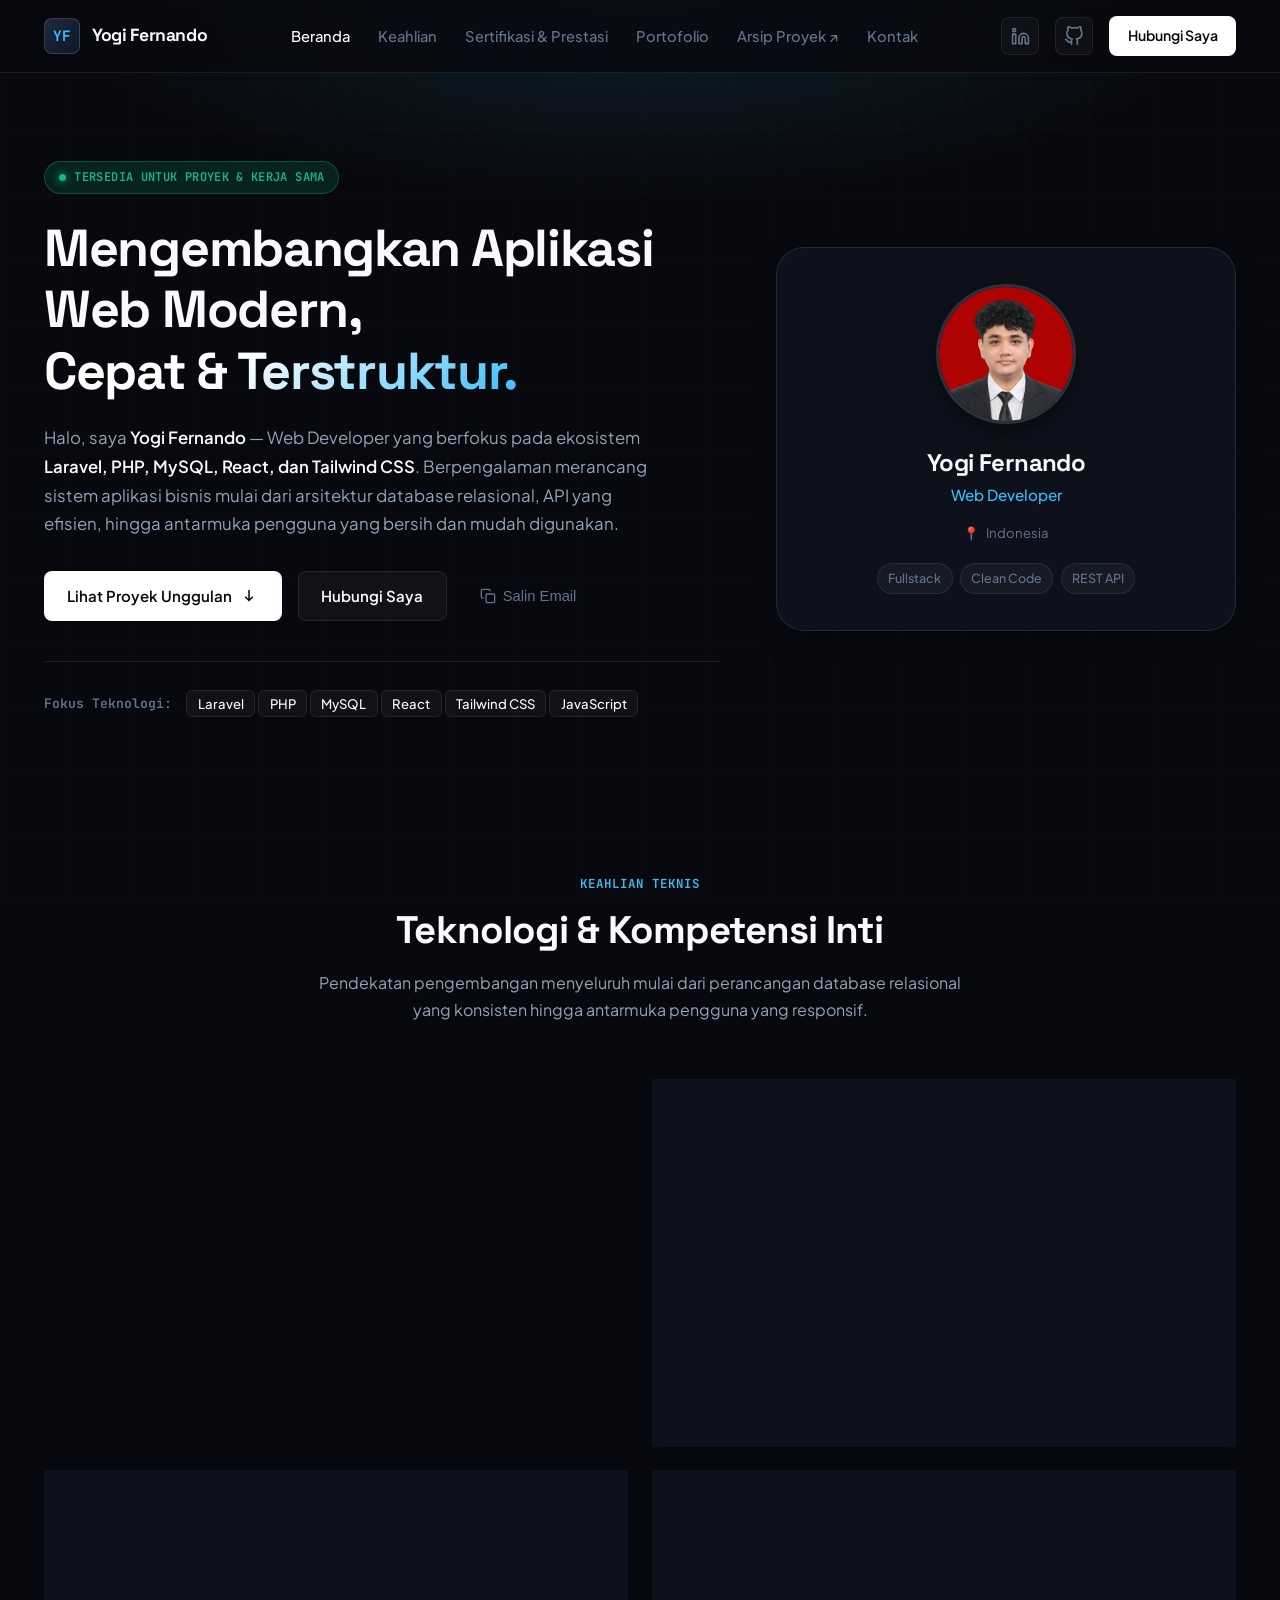
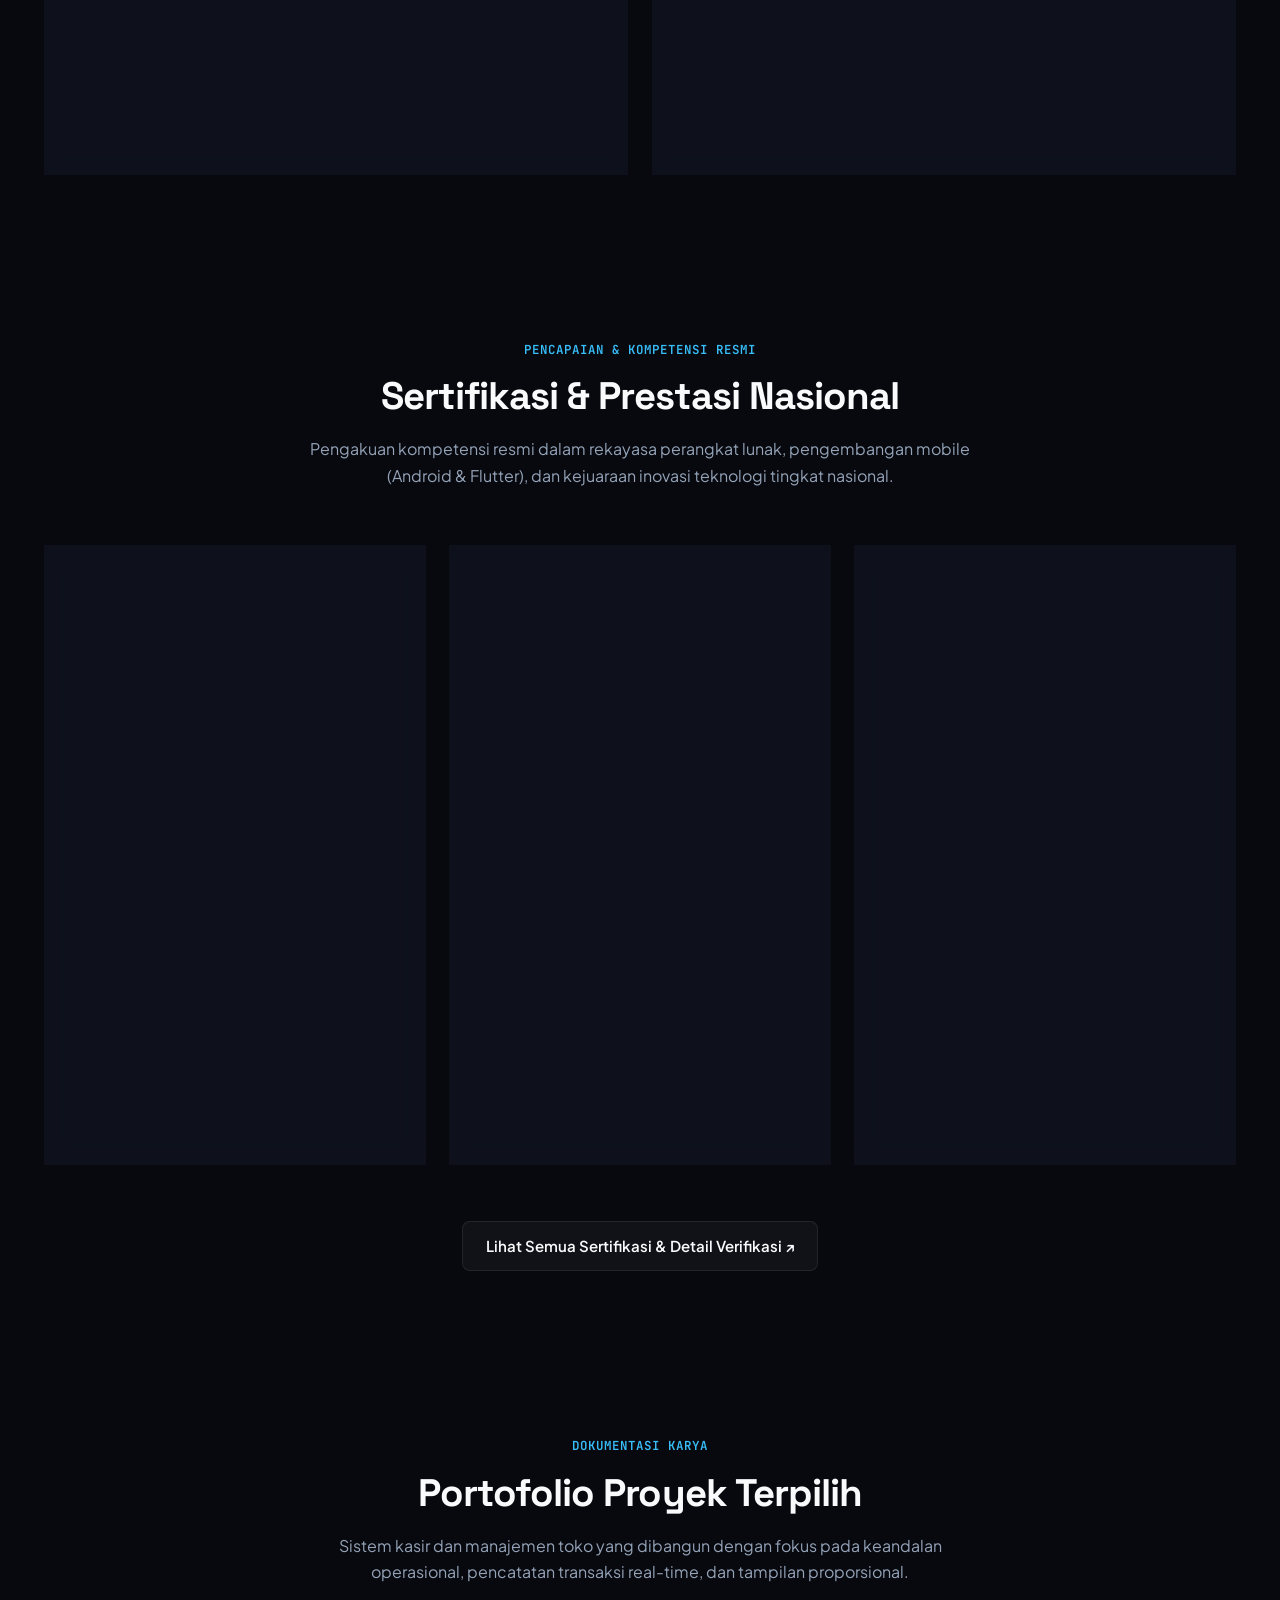
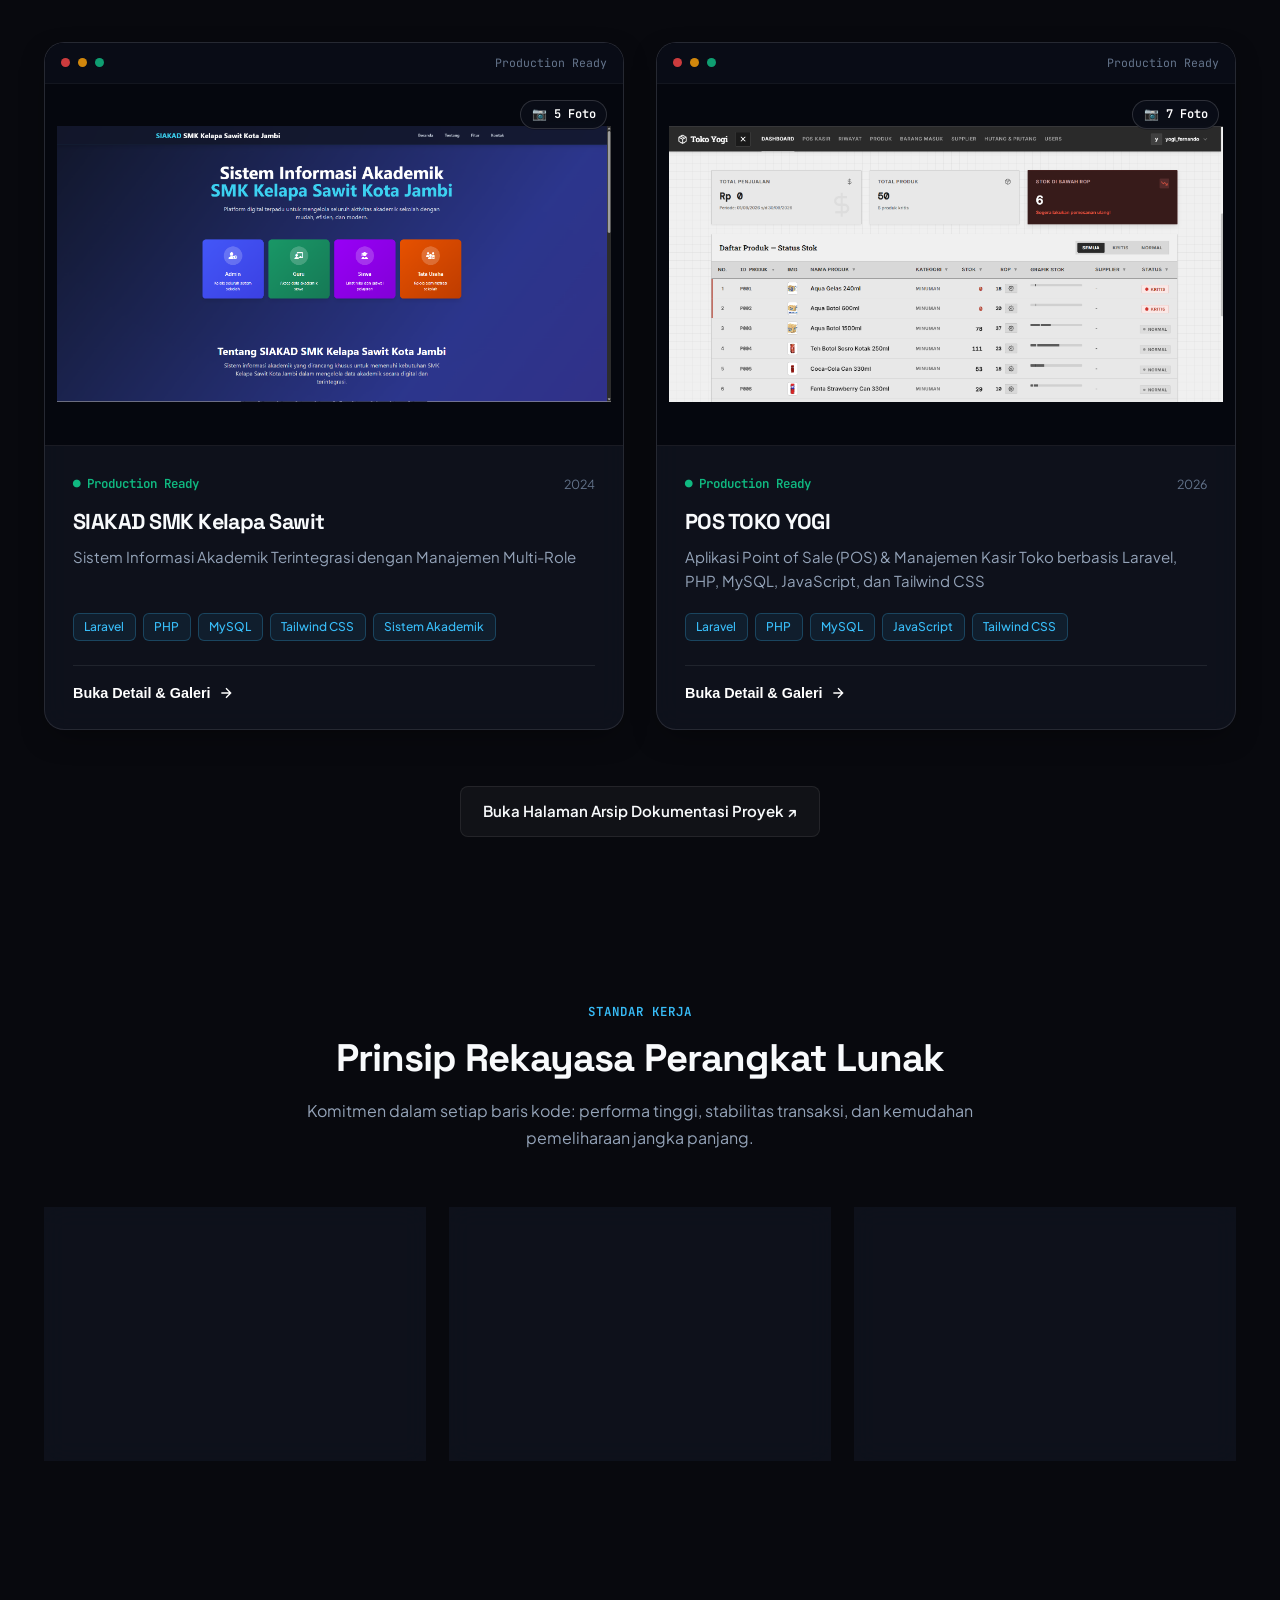
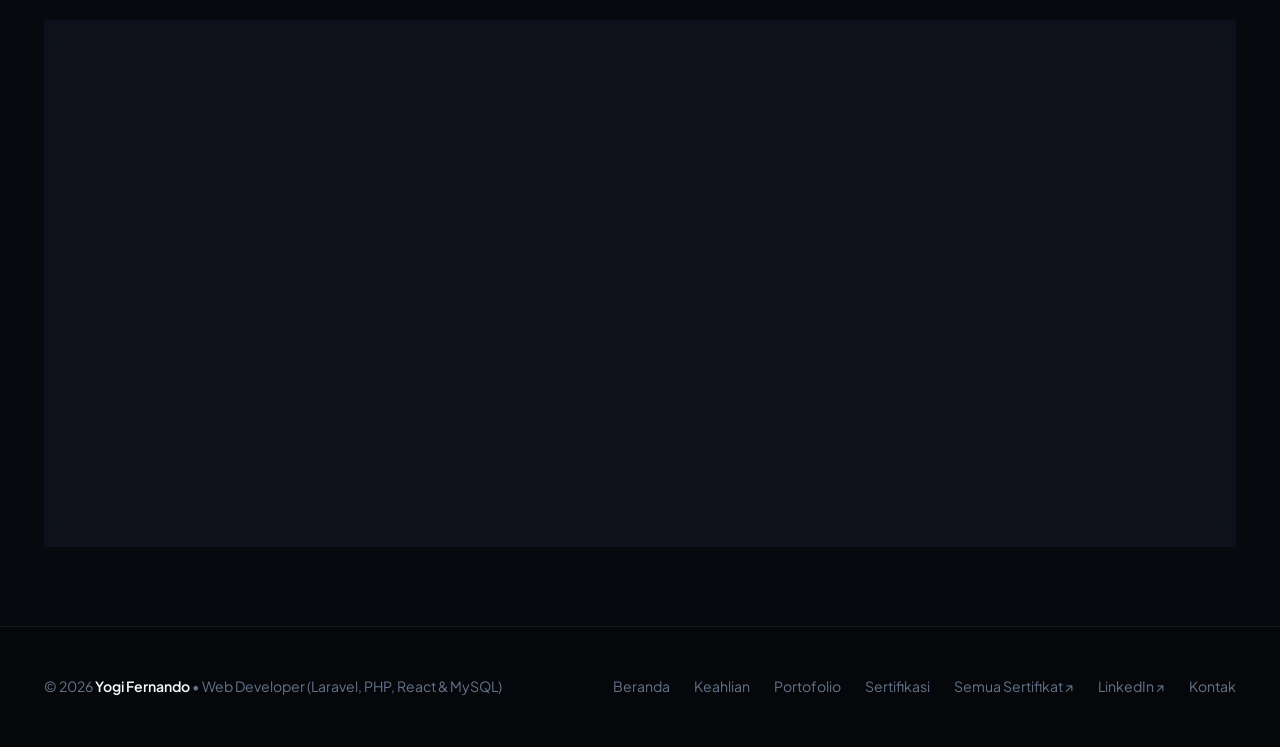
==== index.html @ 4618e8eb "fix: tambah dialog admin login yang hilang (penyebab Ctrl+Shift+A tidak berfungsi)" ====
<!DOCTYPE html>
<html lang="id">
<head>
  <meta charset="UTF-8">
  <meta name="viewport" content="width=device-width, initial-scale=1.0">
  <title>Yogi Fernando — Web Developer | Laravel, PHP, React & MySQL</title>
  <meta name="description" content="Portofolio personal Yogi Fernando — Web Developer berfokus pada pengembangan aplikasi web andal dengan Laravel, PHP, MySQL, React, dan Tailwind CSS.">
  <meta name="author" content="Yogi Fernando">
  
  <!-- Open Graph / Social Sharing -->
  <meta property="og:type" content="website">
  <meta property="og:title" content="Yogi Fernando — Web Developer Portfolio">
  <meta property="og:description" content="Portofolio pengembangan web: Laravel, PHP, MySQL, React, dan Tailwind CSS.">
  <meta property="og:image" content="assets/profile.png">

  <link rel="stylesheet" href="css/style.css">
  <link rel="icon" type="image/png" href="assets/profile.png">
</head>
<body>

  <!-- Ambient Background Glows -->
  <div class="ambient-gradient-top" aria-hidden="true"></div>
  <div class="ambient-grid-overlay" aria-hidden="true"></div>

  <div class="page-wrap">
    
    <!-- ====================================================================
         HEADER / NAVIGATION
         ==================================================================== -->
    <header class="site-header" id="header">
      <div class="container header-inner">
        <a href="#beranda" class="brand-link" aria-label="Beranda Portofolio">
          <span class="brand-monogram">YF</span>
          <span class="brand-text">Yogi Fernando</span>
        </a>

        <!-- Desktop Navigation -->
        <nav class="main-nav" id="main-nav" aria-label="Navigasi Utama">
          <a href="#beranda" class="nav-link active">Beranda</a>
          <a href="#keahlian" class="nav-link">Keahlian</a>
          <a href="#sertifikasi" class="nav-link">Sertifikasi &amp; Prestasi</a>
          <a href="#proyek" class="nav-link">Portofolio</a>
          <a href="projects.html" class="nav-link">Arsip Proyek ↗</a>
          <a href="#kontak" class="nav-link">Kontak</a>
        </nav>

        <!-- Right Header Actions -->
        <div class="header-actions">
          <!-- LinkedIn Link -->
          <a href="https://www.linkedin.com/in/yogi-fernando1" target="_blank" rel="noopener noreferrer" class="btn-icon" title="Profil LinkedIn">
            <svg width="19" height="19" viewBox="0 0 24 24" fill="none" stroke="currentColor" stroke-width="2" stroke-linecap="round" stroke-linejoin="round">
              <path d="M16 8a6 6 0 0 1 6 6v7h-4v-7a2 2 0 0 0-2-2 2 2 0 0 0-2 2v7h-4v-7a6 6 0 0 1 6-6z"/>
              <rect x="2" y="9" width="4" height="12"/>
              <circle cx="4" cy="4" r="2"/>
            </svg>
          </a>

          <!-- GitHub Link -->
          <a href="https://github.com/yogifernandoo" target="_blank" rel="noopener noreferrer" class="btn-icon" title="Profil GitHub">
            <svg width="20" height="20" viewBox="0 0 24 24" fill="none" stroke="currentColor" stroke-width="2" stroke-linecap="round" stroke-linejoin="round">
              <path d="M9 19c-5 1.5-5-2.5-7-3m14 6v-3.87a3.37 3.37 0 0 0-.94-2.61c3.14-.35 6.44-1.54 6.44-7A5.44 5.44 0 0 0 20 4.77 5.07 5.07 0 0 0 19.91 1S18.73.65 16 2.48a13.38 13.38 0 0 0-7 0C6.27.65 5.09 1 5.09 1A5.07 5.07 0 0 0 5 4.77a5.44 5.44 0 0 0-1.5 3.78c0 5.42 3.3 6.61 6.44 7A3.37 3.37 0 0 0 9 18.13V22"/>
            </svg>
          </a>

          <a href="#kontak" class="btn-primary-header">
            <span>Hubungi Saya</span>
          </a>

          <!-- Mobile Hamburger -->
          <button class="mobile-menu-toggle" id="mobile-menu-toggle" aria-label="Buka Menu Navigasi" aria-expanded="false">
            <span></span>
            <span></span>
            <span></span>
          </button>
        </div>
      </div>
    </header>

    <!-- ====================================================================
         HERO SECTION
         ==================================================================== -->
    <main>
      <section class="hero-section" id="beranda">
        <div class="container hero-grid">
          
          <!-- Hero Intro Copy -->
          <div class="hero-text-content">
            <div class="status-badge">
              <span class="status-dot"></span>
              <span>TERSEDIA UNTUK PROYEK &amp; KERJA SAMA</span>
            </div>

            <h1 class="hero-title">
              Mengembangkan Aplikasi Web Modern, <span class="gradient-text">Cepat &amp; Terstruktur.</span>
            </h1>

            <p class="hero-bio">
              Halo, saya <strong>Yogi Fernando</strong> — Web Developer yang berfokus pada ekosistem <strong>Laravel, PHP, MySQL, React, dan Tailwind CSS</strong>. Berpengalaman merancang sistem aplikasi bisnis mulai dari arsitektur database relasional, API yang efisien, hingga antarmuka pengguna yang bersih dan mudah digunakan.
            </p>

            <div class="hero-cta-group">
              <a href="#proyek" class="btn-primary">
                <span>Lihat Proyek Unggulan</span>
                <svg width="18" height="18" viewBox="0 0 24 24" fill="none" stroke="currentColor" stroke-width="2">
                  <path d="M7 13l5 5 5-5M12 4v14"/>
                </svg>
              </a>
              <a href="#kontak" class="btn-secondary">
                <span>Hubungi Saya</span>
              </a>
              <button id="btn-copy-email-hero" class="btn-ghost" title="Salin Email">
                <svg width="16" height="16" viewBox="0 0 24 24" fill="none" stroke="currentColor" stroke-width="2">
                  <rect x="9" y="9" width="13" height="13" rx="2" ry="2"/>
                  <path d="M5 15H4a2 2 0 0 1-2-2V4a2 2 0 0 1 2-2h9a2 2 0 0 1 2 2v1"/>
                </svg>
                <span>Salin Email</span>
              </button>
            </div>

            <!-- Tech Badges Strip -->
            <div class="hero-tech-strip">
              <span class="tech-strip-label">Fokus Teknologi:</span>
              <div class="tech-strip-items">
                <span class="tech-item-badge">Laravel</span>
                <span class="tech-item-badge">PHP</span>
                <span class="tech-item-badge">MySQL</span>
                <span class="tech-item-badge">React</span>
                <span class="tech-item-badge">Tailwind CSS</span>
                <span class="tech-item-badge">JavaScript</span>
              </div>
            </div>
          </div>

          <!-- Hero Profile Card -->
          <div class="hero-profile-card">
            <div class="profile-card-inner">
              <div class="profile-image-wrap">
                <img 
                  id="developer-avatar" 
                  src="assets/profile.png" 
                  alt="Foto Profil Yogi Fernando" 
                  class="profile-portrait-img"
                />
              </div>

              <div class="profile-meta">
                <h2 class="profile-name">Yogi Fernando</h2>
                <p class="profile-role">Web Developer</p>
                <div class="profile-location">
                  <span class="location-dot">📍</span>
                  <span>Indonesia</span>
                </div>

                <div class="profile-chips">
                  <span class="chip-item">Fullstack</span>
                  <span class="chip-item">Clean Code</span>
                  <span class="chip-item">REST API</span>
                </div>

                <div class="avatar-action-bar">
                  <button id="btn-custom-avatar-guide" class="btn-admin-action" title="Ganti Foto Profil">
                    <span>📷 Kelola Foto Profil</span>
                  </button>
                </div>
              </div>
            </div>
          </div>

        </div>
      </section>

      <!-- ====================================================================
           SKILLS & CAPABILITIES SECTION (BENTO GRID)
           ==================================================================== -->
      <section class="section-block" id="keahlian">
        <div class="container">
          <div class="section-header">
            <span class="section-tag">KEAHLIAN TEKNIS</span>
            <h2 class="section-title">Teknologi &amp; Kompetensi Inti</h2>
            <p class="section-subtitle">
              Pendekatan pengembangan menyeluruh mulai dari perancangan database relasional yang konsisten hingga antarmuka pengguna yang responsif.
            </p>
          </div>

          <div class="bento-skills-grid">
            
            <!-- Skill 1: Backend Architecture -->
            <div class="bento-card bento-highlight">
              <div class="bento-icon-box">
                <svg width="24" height="24" viewBox="0 0 24 24" fill="none" stroke="currentColor" stroke-width="2">
                  <rect x="2" y="2" width="20" height="8" rx="2" ry="2"/>
                  <rect x="2" y="14" width="20" height="8" rx="2" ry="2"/>
                  <line x1="6" y1="6" x2="6.01" y2="6"/>
                  <line x1="6" y1="18" x2="6.01" y2="18"/>
                </svg>
              </div>
              <h3 class="bento-card-title">Backend &amp; Arsitektur Sistem</h3>
              <p class="bento-card-desc">
                Pengembangan logika server yang aman dan modular menggunakan <strong>Laravel &amp; PHP</strong>. Menerapkan pola MVC, validasi request yang ketat, otentikasi berbasis token/session, dan perancangan RESTful API terstandarisasi.
              </p>
              <div class="bento-tags-row">
                <span class="skill-pill">Laravel (MVC)</span>
                <span class="skill-pill">PHP 8+</span>
                <span class="skill-pill">RESTful API</span>
                <span class="skill-pill">Eloquent ORM</span>
                <span class="skill-pill">Middleware &amp; Auth</span>
              </div>
            </div>

            <!-- Skill 2: Database & Data Integrity -->
            <div class="bento-card">
              <div class="bento-icon-box">
                <svg width="24" height="24" viewBox="0 0 24 24" fill="none" stroke="currentColor" stroke-width="2">
                  <ellipse cx="12" cy="5" rx="9" ry="3"/>
                  <path d="M21 12c0 1.66-4 3-9 3s-9-1.34-9-3"/>
                  <path d="M3 5v14c0 1.66 4 3 9 3s9-1.34 9-3V5"/>
                </svg>
              </div>
              <h3 class="bento-card-title">Manajemen Basis Data Relasional</h3>
              <p class="bento-card-desc">
                Perancangan skema tabel di <strong>MySQL</strong> dengan normalisasi data, relasi (Foreign Keys), pembuatan indeks untuk query cepat, serta penggunaan <strong>Database Transactions (ACID)</strong> guna menjamin integritas mutasi kas dan stok.
              </p>
              <div class="bento-tags-row">
                <span class="skill-pill">MySQL</span>
                <span class="skill-pill">Database Transactions</span>
                <span class="skill-pill">Indexing &amp; Optimization</span>
                <span class="skill-pill">Data Integrity</span>
              </div>
            </div>

            <!-- Skill 3: Frontend & Modern UI -->
            <div class="bento-card">
              <div class="bento-icon-box">
                <svg width="24" height="24" viewBox="0 0 24 24" fill="none" stroke="currentColor" stroke-width="2">
                  <polygon points="12 2 2 7 12 12 22 7 12 2"/>
                  <polyline points="2 17 12 22 22 17"/>
                  <polyline points="2 12 12 17 22 12"/>
                </svg>
              </div>
              <h3 class="bento-card-title">Frontend &amp; Antarmuka Responsif</h3>
              <p class="bento-card-desc">
                Membangun tampilan interaktif yang bersih dan cepat menggunakan <strong>React, JavaScript, dan Tailwind CSS</strong>. Berorientasi pada kemudahan penggunaan kasir dan adaptif di berbagai resolusi layar.
              </p>
              <div class="bento-tags-row">
                <span class="skill-pill">React.js</span>
                <span class="skill-pill">JavaScript (ES6+)</span>
                <span class="skill-pill">Tailwind CSS</span>
                <span class="skill-pill">Modular UI</span>
              </div>
            </div>

            <!-- Skill 4: Workflow & Best Practices -->
            <div class="bento-card">
              <div class="bento-icon-box">
                <svg width="24" height="24" viewBox="0 0 24 24" fill="none" stroke="currentColor" stroke-width="2">
                  <circle cx="12" cy="12" r="10"/>
                  <polyline points="12 6 12 12 14 14"/>
                </svg>
              </div>
              <h3 class="bento-card-title">Workflow &amp; Kolaborasi</h3>
              <p class="bento-card-desc">
                Disiplin dalam version control menggunakan <strong>Git &amp; GitHub</strong>, dokumentasi endpoint yang jelas dengan Postman, serta deployment berkelanjutan.
              </p>
              <div class="bento-tags-row">
                <span class="skill-pill">Git / GitHub</span>
                <span class="skill-pill">Postman API</span>
                <span class="skill-pill">Vite / Composer</span>
                <span class="skill-pill">Clean Structure</span>
              </div>
            </div>

          </div>
        </div>
      </section>

      <!-- ====================================================================
           SERTIFIKASI & PRESTASI SECTION
           ==================================================================== -->
      <section class="section-block" id="sertifikasi">
        <div class="container">
          <div class="section-header">
            <span class="section-tag">PENCAPAIAN &amp; KOMPETENSI RESMI</span>
            <h2 class="section-title">Sertifikasi &amp; Prestasi Nasional</h2>
            <p class="section-subtitle">
              Pengakuan kompetensi resmi dalam rekayasa perangkat lunak, pengembangan mobile (Android &amp; Flutter), dan kejuaraan inovasi teknologi tingkat nasional.
            </p>
          </div>

          <!-- Dynamic Certificate Preview Grid Container (Diisi otomatis oleh js/certificates.js) -->
          <div class="cert-preview-grid" id="cert-preview-grid"></div>

          <div class="portfolio-archive-link-wrap">
            <a href="certificates.html" class="btn-secondary">
              <span>Lihat Semua Sertifikasi &amp; Detail Verifikasi ↗</span>
            </a>
          </div>

        </div>
      </section>

      <!-- ====================================================================
           PORTFOLIO & DOCUMENTATION SHOWCASE
           ==================================================================== -->
      <section class="section-block" id="proyek">
        <div class="container">
          <div class="section-header">
            <span class="section-tag">DOKUMENTASI KARYA</span>
            <h2 class="section-title">Portofolio Proyek Terpilih</h2>
            <p class="section-subtitle">
              Sistem kasir dan manajemen toko yang dibangun dengan fokus pada keandalan operasional, pencatatan transaksi real-time, dan tampilan proporsional.
            </p>
          </div>

          <!-- Dynamic Projects Grid Container -->
          <div class="projects-grid" id="portfolio-grid">
            <!-- Dirender secara dinamis dari data/projects-data.js -->
          </div>

          <div class="portfolio-archive-link-wrap">
            <a href="projects.html" class="btn-secondary">
              <span>Buka Halaman Arsip Dokumentasi Proyek ↗</span>
            </a>
          </div>
        </div>
      </section>

      <!-- ====================================================================
           ENGINEERING PRINCIPLES SECTION
           ==================================================================== -->
      <section class="section-block" id="prinsip">
        <div class="container">
          <div class="section-header">
            <span class="section-tag">STANDAR KERJA</span>
            <h2 class="section-title">Prinsip Rekayasa Perangkat Lunak</h2>
            <p class="section-subtitle">
              Komitmen dalam setiap baris kode: performa tinggi, stabilitas transaksi, dan kemudahan pemeliharaan jangka panjang.
            </p>
          </div>

          <div class="principles-grid">
            <div class="principle-card">
              <div class="principle-number">01</div>
              <h3 class="principle-title">Konsistensi &amp; Integritas Data</h3>
              <p class="principle-text">
                Mencegah anomali stok barang dan selisih kas dengan menerapkan transaksi database (ACID) pada backend Laravel &amp; MySQL.
              </p>
            </div>

            <div class="principle-card">
              <div class="principle-number">02</div>
              <h3 class="principle-title">Performa Cepat Tanpa Bloat</h3>
              <p class="principle-text">
                Mengutamakan kecepatan muat halaman dan respon input kasir instan tanpa animasi berat atau dependensi yang tidak diperlukan.
              </p>
            </div>

            <div class="principle-card">
              <div class="principle-number">03</div>
              <h3 class="principle-title">Struktur Kode Bersih &amp; Rapi</h3>
              <p class="principle-text">
                Pemisahan tanggung jawab kode (separation of concerns), penamaan variabel yang deskriptif, dan kemudahan kolaborasi tim di masa depan.
              </p>
            </div>
          </div>
        </div>
      </section>

      <!-- ====================================================================
           CONTACT SECTION
           ==================================================================== -->
      <section class="section-block" id="kontak">
        <div class="container">
          <div class="contact-card-box">
            
            <div class="contact-info-col">
              <span class="section-tag">KONTAK LANGSUNG</span>
              <h2 class="contact-heading">Mari Bekerja Sama</h2>
              <p class="contact-text">
                Memiliki ide aplikasi web, membutuhkan sistem kasir/POS kustom, atau ingin mendiskusikan peluang kerja sama full-time maupun freelance? Silakan hubungi saya melalui:
              </p>

              <div class="contact-channels-list">
                <div class="channel-item">
                  <div class="channel-icon">
                    <svg width="20" height="20" viewBox="0 0 24 24" fill="none" stroke="currentColor" stroke-width="2">
                      <path d="M4 4h16c1.1 0 2 .9 2 2v12c0 1.1-.9 2-2 2H4c-1.1 0-2-.9-2-2V6c0-1.1.9-2 2-2z"/>
                      <polyline points="22,6 12,13 2,6"/>
                    </svg>
                  </div>
                  <div>
                    <span class="channel-label">Email</span>
                    <a href="mailto:yogifernando885@gmail.com" class="channel-value">yogifernando885@gmail.com</a>
                  </div>
                </div>

                <div class="channel-item">
                  <div class="channel-icon">
                    <svg width="20" height="20" viewBox="0 0 24 24" fill="none" stroke="currentColor" stroke-width="2">
                      <path d="M9 19c-5 1.5-5-2.5-7-3m14 6v-3.87a3.37 3.37 0 0 0-.94-2.61c3.14-.35 6.44-1.54 6.44-7A5.44 5.44 0 0 0 20 4.77 5.07 5.07 0 0 0 19.91 1S18.73.65 16 2.48a13.38 13.38 0 0 0-7 0C6.27.65 5.09 1 5.09 1A5.07 5.07 0 0 0 5 4.77a5.44 5.44 0 0 0-1.5 3.78c0 5.42 3.3 6.61 6.44 7A3.37 3.37 0 0 0 9 18.13V22"/>
                    </svg>
                  </div>
                  <div>
                    <span class="channel-label">GitHub</span>
                    <a href="https://github.com/yogifernandoo" target="_blank" rel="noopener noreferrer" class="channel-value">github.com/yogifernandoo</a>
                  </div>
                </div>
              </div>

              <button id="btn-copy-email" class="btn-secondary" style="margin-top: 1.5rem;">
                <svg width="16" height="16" viewBox="0 0 24 24" fill="none" stroke="currentColor" stroke-width="2">
                  <rect x="9" y="9" width="13" height="13" rx="2" ry="2"/>
                  <path d="M5 15H4a2 2 0 0 1-2-2V4a2 2 0 0 1 2-2h9a2 2 0 0 1 2 2v1"/>
                </svg>
                <span>Salin Alamat Email</span>
              </button>
            </div>

            <div class="contact-form-col">
              <form id="mission-contact-form" class="clean-form">
                <div class="form-group">
                  <label for="sender-name">Nama Lengkap</label>
                  <input type="text" id="sender-name" class="form-input" placeholder="Masukkan nama Anda" required>
                </div>

                <div class="form-group">
                  <label for="sender-email">Alamat Email</label>
                  <input type="email" id="sender-email" class="form-input" placeholder="nama@email.com" required>
                </div>

                <div class="form-group">
                  <label for="sender-message">Pesan / Deskripsi Kebutuhan</label>
                  <textarea id="sender-message" class="form-textarea" placeholder="Tuliskan pesan atau detail proyek yang ingin Anda diskusikan..." required></textarea>
                </div>

                <button type="submit" class="btn-primary" style="width: 100%; justify-content: center;">
                  <span>Kirim Pesan</span>
                  <svg width="18" height="18" viewBox="0 0 24 24" fill="none" stroke="currentColor" stroke-width="2">
                    <line x1="22" y1="2" x2="11" y2="13"/>
                    <polygon points="22 2 15 22 11 13 2 9 22 2"/>
                  </svg>
                </button>
              </form>
            </div>

          </div>
        </div>
      </section>
    </main>

    <!-- ====================================================================
         FOOTER
         ==================================================================== -->
    <footer class="site-footer">
      <div class="container footer-inner">
        <div class="footer-credits">
          <p>© 2026 <strong>Yogi Fernando</strong> • Web Developer (Laravel, PHP, React &amp; MySQL)</p>
        </div>
        <div class="footer-nav">
          <a href="#beranda">Beranda</a>
          <a href="#keahlian">Keahlian</a>
          <a href="#proyek">Portofolio</a>
          <a href="#sertifikasi">Sertifikasi</a>
          <a href="certificates.html">Semua Sertifikat ↗</a>
          <a href="https://www.linkedin.com/in/yogi-fernando1" target="_blank" rel="noopener noreferrer">LinkedIn ↗</a>
          <a href="#kontak">Kontak</a>
        </div>
      </div>
    </footer>

  </div>

  <!-- ====================================================================
       LIGHTBOX DETAIL PROYEK DIALOG (MODAL)
       ==================================================================== -->
  <dialog id="project-lightbox-dialog" aria-labelledby="modal-project-title">
    <div class="modal-case-study-frame">
      
      <div class="modal-header-bar">
        <div class="modal-title-group">
          <h3 id="modal-project-title">Judul Proyek</h3>
        </div>
        <button id="modal-close-btn" class="btn-close-modal" aria-label="Tutup Dialog">✕</button>
      </div>

      <div class="modal-body-content">
        <div class="modal-image-showcase">
          <button id="modal-prev-img" class="gallery-nav-btn gallery-nav-prev" aria-label="Gambar Sebelumnya">‹</button>
          <div class="modal-img-viewport">
            <span class="gallery-counter-badge" id="modal-img-counter">📷 1 / 7</span>
            <img id="modal-main-image" src="" alt="Pratinjau Dokumentasi Proyek">
          </div>
          <button id="modal-next-img" class="gallery-nav-btn gallery-nav-next" aria-label="Gambar Berikutnya">›</button>
          <div class="modal-caption-text" id="modal-image-caption">Keterangan gambar dokumentasi</div>
        </div>

        <div class="modal-thumbnails-bar" id="modal-thumbnails-container"></div>
        <p style="font-size: 0.85rem; color: var(--text-muted); margin-bottom: 0.8rem;" id="modal-project-year"></p>

        <div class="case-study-block">
          <h4>Ringkasan &amp; Latar Belakang</h4>
          <p id="modal-project-overview" style="color: var(--text-body); line-height: 1.7;"></p>
        </div>

        <div class="metrics-hud-grid" id="modal-project-metrics"></div>

        <div class="case-study-block">
          <h4>Fitur Utama yang Diimplementasikan</h4>
          <ul class="features-bullet-list" id="modal-features-list"></ul>
        </div>

        <div class="case-study-block">
          <h4>Tantangan Teknis &amp; Solusi Rekayasa</h4>
          <div id="modal-challenges-list"></div>
        </div>

        <div class="case-study-block">
          <h4>Teknologi &amp; Tools yang Digunakan</h4>
          <div style="display: flex; flex-wrap: wrap; gap: 0.5rem;" id="modal-tech-tags"></div>
        </div>

        <div class="modal-footer-actions">
          <a id="modal-gh-link" href="#" target="_blank" rel="noopener noreferrer" class="btn-secondary">
            <span>Lihat Repositori GitHub ↗</span>
          </a>
          <a id="modal-live-link" href="#" target="_blank" rel="noopener noreferrer" class="btn-primary">
            <span>Kunjungi Website Live ↗</span>
          </a>
        </div>
      </div>

    </div>
  </dialog>

  <!-- ====================================================================
       LIGHTBOX DETAIL SERTIFIKAT (MODAL)
       ==================================================================== -->
  <dialog id="certificate-lightbox-dialog" aria-labelledby="modal-cert-title">
    <div class="modal-case-study-frame">
      <div class="modal-header-bar">
        <div class="modal-title-group">
          <h3 id="modal-cert-title">Judul Sertifikat</h3>
        </div>
        <button id="modal-cert-close" class="btn-close-modal" aria-label="Tutup Dialog">✕</button>
      </div>

      <div class="modal-body-content">
        <!-- Visual Sertifikat -->
        <div class="modal-cert-viewport">
          <span class="cert-floating-badge cert-badge-gold" id="modal-cert-badge">Verified</span>
          <img id="modal-cert-image" src="" alt="Sertifikat Dokumentasi">
          <div id="modal-cert-fallback" class="modal-fallback-box" style="display: none;">
            <span class="modal-fallback-icon" id="modal-fallback-icon">🏆</span>
            <h4 id="modal-fallback-title" style="margin-bottom: 0.5rem;">Sertifikat Terverifikasi</h4>
            <p style="font-size: 0.85rem; color: var(--text-muted); max-width: 480px; text-align: center;">
              Berkas sertifikat fisik/digital resmi terdaftar atas nama <strong>Yogi Fernando</strong>.
            </p>
          </div>
        </div>

        <p style="font-size: 0.88rem; color: var(--text-muted); margin-bottom: 1rem; font-family: var(--font-mono);" id="modal-cert-issuer"></p>

        <div class="case-study-block">
          <h4>Ringkasan Pencapaian &amp; Kompetensi</h4>
          <p id="modal-cert-overview" style="color: var(--text-body); line-height: 1.7;"></p>
        </div>

        <div class="case-study-block">
          <h4>Sorotan Kriteria &amp; Uji Kompetensi</h4>
          <ul class="features-bullet-list" id="modal-cert-highlights"></ul>
        </div>

        <div class="case-study-block">
          <h4>Keahlian &amp; Topik yang Divalidasi</h4>
          <div style="display: flex; flex-wrap: wrap; gap: 0.5rem;" id="modal-cert-skills"></div>
        </div>

        <div class="modal-footer-actions">
          <a id="modal-cert-linkedin" href="https://www.linkedin.com/in/yogi-fernando1" target="_blank" rel="noopener noreferrer" class="btn-primary">
            <span>Lihat Profil LinkedIn ↗</span>
          </a>
        </div>
      </div>
    </div>
  </dialog>

  <!-- ====================================================================
       INTERACTIVE AVATAR CROPPER DIALOG (ADMIN)
       ==================================================================== -->
  <dialog id="avatar-guide-dialog">
    <div class="modal-case-study-frame" style="max-width: 520px;">
      <div class="modal-header-bar">
        <h3>Kelola &amp; Crop Foto Profil</h3>
        <button id="avatar-guide-close" class="btn-close-modal" aria-label="Tutup">✕</button>
      </div>

      <div style="padding: 1.5rem;">
        <p style="font-size: 0.88rem; color: var(--text-muted); margin-bottom: 1.25rem;">
          Pilih file foto dari perangkat Anda. Geser dan zoom untuk menyesuaikan lingkaran foto profil.
        </p>

        <input type="file" id="avatar-file-input" accept="image/*" class="form-input" style="margin-bottom: 1.25rem;">

        <div class="cropper-container-box">
          <canvas id="crop-canvas" width="320" height="320"></canvas>
        </div>

        <div style="margin-top: 1.2rem; display: flex; align-items: center; gap: 1rem;">
          <span style="font-size: 0.85rem; color: var(--text-muted);">Zoom:</span>
          <input type="range" id="crop-zoom-slider" min="0.5" max="3" step="0.05" value="1" style="flex-grow: 1;">
        </div>

        <div style="margin-top: 1.5rem; display: flex; gap: 0.75rem; justify-content: flex-end;">
          <a id="btn-download-cropped" href="#" download="profile.png" class="btn-secondary" style="display: none;">
            <span>💾 Unduh profile.png</span>
          </a>
          <button id="btn-apply-crop" class="btn-primary">
            <span>Terapkan Foto</span>
          </button>
        </div>
      </div>
    </div>
  </dialog>

  <!-- ====================================================================
       CRUD MODAL UNTUK PROYEK (ADMIN)
       ==================================================================== -->
  <dialog id="project-crud-dialog">
    <div class="modal-case-study-frame" style="max-width: 640px;">
      <div class="modal-header-bar">
        <h3 id="crud-modal-title">Kelola Data Proyek</h3>
        <button id="crud-modal-close" class="btn-close-modal" aria-label="Tutup Dialog">✕</button>
      </div>

      <form id="project-crud-form" style="padding: 1.5rem;">
        <input type="hidden" id="crud-project-id">

        <div class="form-group">
          <label for="crud-title">Judul Proyek</label>
          <input type="text" id="crud-title" class="form-input" placeholder="Contoh: POS TOKO YOGI" required>
        </div>

        <div class="form-group">
          <label for="crud-subtitle">Subjudul / Ringkasan Singkat</label>
          <input type="text" id="crud-subtitle" class="form-input" placeholder="Aplikasi Point of Sale berbasis Laravel..." required>
        </div>

        <div class="form-group">
          <label for="crud-overview">Deskripsi Lengkap / Latar Belakang</label>
          <textarea id="crud-overview" class="form-textarea" placeholder="Jelaskan tujuan dan fungsi sistem ini..." required></textarea>
        </div>

        <div style="display: grid; grid-template-columns: 1fr 1fr; gap: 1rem;">
          <div class="form-group">
            <label for="crud-tags">Teknologi (Pisahkan Koma)</label>
            <input type="text" id="crud-tags" class="form-input" placeholder="Laravel, PHP, MySQL, Tailwind CSS">
          </div>
          <div class="form-group">
            <label for="crud-status">Status Proyek</label>
            <input type="text" id="crud-status" class="form-input" placeholder="Production Ready">
          </div>
        </div>

        <div style="display: grid; grid-template-columns: 1fr 1fr; gap: 1rem;">
          <div class="form-group">
            <label for="crud-year">Tahun</label>
            <input type="text" id="crud-year" class="form-input" placeholder="2026">
          </div>
          <div class="form-group">
            <label for="crud-github">Tautan GitHub Repository (Opsional)</label>
            <input type="url" id="crud-github" class="form-input" placeholder="https://github.com/yogifernandoo/repo">
          </div>
        </div>

        <div class="form-group">
          <label for="crud-live">Tautan Live Website (Opsional)</label>
          <input type="url" id="crud-live" class="form-input" placeholder="https://website.com">
        </div>

        <div class="form-group">
          <label for="crud-features">Fitur Utama (Satu per baris)</label>
          <textarea id="crud-features" class="form-textarea" style="min-height: 80px;" placeholder="Sistem Transaksi Kasir Cepat&#10;Manajemen Stok Real-time&#10;Cetak Struk Nota"></textarea>
        </div>

        <div style="display: flex; justify-content: flex-end; gap: 0.75rem; margin-top: 1.5rem;">
          <button type="button" onclick="document.getElementById('project-crud-dialog').close()" class="btn-secondary">
            Batal
          </button>
          <button type="submit" class="btn-primary">
            <span>Simpan Data Proyek</span>
          </button>
        </div>
      </form>
    </div>
  </dialog>

  <!-- ====================================================================
       ADMIN LOGIN DIALOG (TERSEMBUNYI — Dipicu via Ctrl+Shift+A)
       ==================================================================== -->
  <dialog id="admin-login-dialog" aria-labelledby="admin-login-title">
    <div class="modal-case-study-frame" style="max-width: 420px;">
      <div class="modal-header-bar">
        <div class="modal-title-group">
          <h3 id="admin-login-title">🔐 Portal Admin</h3>
        </div>
        <button id="admin-login-close" class="btn-close-modal" aria-label="Tutup">✕</button>
      </div>

      <form id="admin-login-form" style="padding: 1.75rem;">
        <p style="font-size: 0.88rem; color: var(--text-muted); margin-bottom: 1.5rem; line-height: 1.6;">
          Masukkan kata sandi untuk mengaktifkan Mode Admin. Area ini hanya untuk <strong style="color: var(--text-heading);">Yogi Fernando</strong>.
        </p>

        <div class="form-group" style="margin-bottom: 1.25rem;">
          <label for="admin-password-input" style="font-size: 0.85rem; font-weight: 600; color: var(--text-heading); margin-bottom: 0.5rem; display: block;">Kata Sandi</label>
          <input
            type="password"
            id="admin-password-input"
            class="form-input"
            placeholder="Masukkan kata sandi admin..."
            autocomplete="current-password"
            required
          >
        </div>

        <p id="admin-login-error" style="display: none; color: #ef4444; font-size: 0.85rem; margin-bottom: 1rem; font-weight: 500;">
          ⚠️ Kata sandi salah. Akses ditolak.
        </p>

        <button type="submit" class="btn-primary" style="width: 100%; justify-content: center;">
          <span>Masuk Mode Admin</span>
          <svg width="16" height="16" viewBox="0 0 24 24" fill="none" stroke="currentColor" stroke-width="2">
            <path d="M15 3h4a2 2 0 0 1 2 2v14a2 2 0 0 1-2 2h-4"/>
            <polyline points="10 17 15 12 10 7"/>
            <line x1="15" y1="12" x2="3" y2="12"/>
          </svg>
        </button>
      </form>
    </div>
  </dialog>

  <!-- Scripts -->

  <script src="data/projects-data.js"></script>
  <script src="data/certificates-data.js"></script>
  <script src="js/admin-auth.js"></script>
  <script src="js/projects.js"></script>
  <script src="js/certificates.js"></script>
  <script src="js/main.js"></script>
</body>
</html>
---- css/style.css ----
/* ==============================================================================
   YOGI FERNANDO — BESPOKE WEB DEVELOPER PORTFOLIO DESIGN SYSTEM
   Modern, Clean, Authentic, Anti-AI-Slop Styling
   ============================================================================== */

@import url('https://fonts.googleapis.com/css2?family=Plus+Jakarta+Sans:wght@300;400;500;600;700&family=Space+Grotesk:wght@500;600;700&family=JetBrains+Mono:wght@400;500&display=swap');

:root {
  /* Color Palette — Refined Neutral Dark */
  --bg-page: #08090e;
  --bg-surface: #0e111a;
  --bg-card: rgba(16, 20, 32, 0.75);
  --bg-card-hover: rgba(22, 28, 44, 0.9);
  --bg-card-elevated: #131724;
  --bg-input: rgba(10, 13, 22, 0.8);

  --border-subtle: rgba(255, 255, 255, 0.08);
  --border-card: rgba(255, 255, 255, 0.1);
  --border-focus: #38bdf8;
  --border-active: rgba(56, 189, 248, 0.45);

  --text-pure: #ffffff;
  --text-heading: #f8fafc;
  --text-body: #94a3b8;
  --text-muted: #64748b;
  --text-dim: #475569;

  --accent-cyan: #38bdf8;
  --accent-cyan-dim: rgba(56, 189, 248, 0.12);
  --accent-indigo: #818cf8;
  --accent-emerald: #10b981;
  --accent-emerald-dim: rgba(16, 185, 129, 0.15);

  --font-heading: 'Space Grotesk', -apple-system, BlinkMacSystemFont, 'Segoe UI', Roboto, sans-serif;
  --font-body: 'Plus Jakarta Sans', -apple-system, BlinkMacSystemFont, 'Segoe UI', Roboto, sans-serif;
  --font-mono: 'JetBrains Mono', monospace;

  --radius-xs: 6px;
  --radius-sm: 8px;
  --radius-md: 14px;
  --radius-lg: 20px;
  --radius-xl: 28px;
  --radius-full: 9999px;

  --transition-fast: 0.15s ease-out;
  --transition-smooth: 0.25s cubic-bezier(0.16, 1, 0.3, 1);
  --shadow-card: 0 10px 30px -10px rgba(0, 0, 0, 0.5);
  --shadow-hover: 0 20px 40px -15px rgba(0, 0, 0, 0.7);
}

/* Reset & Box Sizing */
*, *::before, *::after {
  box-sizing: border-box;
  margin: 0;
  padding: 0;
}

html {
  scroll-behavior: smooth;
  font-size: 16px;
  color-scheme: dark;
}

body {
  background-color: var(--bg-page);
  color: var(--text-body);
  font-family: var(--font-body);
  line-height: 1.65;
  overflow-x: hidden;
  min-height: 100vh;
  -webkit-font-smoothing: antialiased;
  -moz-osx-font-smoothing: grayscale;
}

/* Ambient Top Light */
.ambient-gradient-top {
  position: absolute;
  top: 0;
  left: 50%;
  transform: translateX(-50%);
  width: 100%;
  max-width: 1200px;
  height: 480px;
  background: radial-gradient(ellipse 65% 55% at 50% 0%, rgba(56, 189, 248, 0.12), transparent 75%);
  pointer-events: none;
  z-index: 0;
}

.ambient-grid-overlay {
  position: fixed;
  inset: 0;
  background-image: linear-gradient(rgba(255, 255, 255, 0.015) 1px, transparent 1px),
                    linear-gradient(90deg, rgba(255, 255, 255, 0.015) 1px, transparent 1px);
  background-size: 64px 64px;
  pointer-events: none;
  z-index: 0;
}

.page-wrap {
  position: relative;
  z-index: 1;
  display: flex;
  flex-direction: column;
  min-height: 100vh;
}

.container {
  width: 100%;
  max-width: 1180px;
  margin: 0 auto;
  padding: 0 1.5rem;
}

/* Custom Selection */
::selection {
  background: rgba(56, 189, 248, 0.25);
  color: var(--text-pure);
}

/* Typography Helpers */
h1, h2, h3, h4 {
  font-family: var(--font-heading);
  color: var(--text-heading);
  font-weight: 700;
  letter-spacing: -0.025em;
  line-height: 1.25;
}

a {
  color: inherit;
  text-decoration: none;
  transition: var(--transition-fast);
}

p strong {
  color: var(--text-heading);
  font-weight: 600;
}

.gradient-text {
  background: linear-gradient(135deg, #ffffff 40%, var(--accent-cyan) 100%);
  -webkit-background-clip: text;
  -webkit-text-fill-color: transparent;
  display: inline-block;
}

/* ==============================================================================
   HEADER & NAVIGATION
   ============================================================================== */
.site-header {
  position: sticky;
  top: 0;
  z-index: 50;
  background: rgba(8, 9, 14, 0.8);
  backdrop-filter: blur(16px);
  -webkit-backdrop-filter: blur(16px);
  border-bottom: 1px solid var(--border-subtle);
  transition: var(--transition-smooth);
}

.header-inner {
  display: flex;
  align-items: center;
  justify-content: space-between;
  height: 72px;
}

.brand-link {
  display: flex;
  align-items: center;
  gap: 0.75rem;
}

.brand-monogram {
  width: 36px;
  height: 36px;
  border-radius: var(--radius-sm);
  background: linear-gradient(135deg, #1e293b, #0f172a);
  border: 1px solid rgba(255, 255, 255, 0.15);
  display: flex;
  align-items: center;
  justify-content: center;
  font-family: var(--font-mono);
  font-size: 0.9rem;
  font-weight: 700;
  color: var(--accent-cyan);
}

.brand-text {
  font-family: var(--font-heading);
  font-weight: 700;
  font-size: 1.1rem;
  color: var(--text-heading);
  letter-spacing: -0.02em;
}

.main-nav {
  display: flex;
  align-items: center;
  gap: 1.75rem;
}

.nav-link {
  font-size: 0.92rem;
  font-weight: 500;
  color: var(--text-muted);
  position: relative;
  padding: 0.35rem 0;
}

.nav-link:hover, .nav-link.active {
  color: var(--text-pure);
}

.header-actions {
  display: flex;
  align-items: center;
  gap: 1rem;
}

.btn-icon {
  width: 38px;
  height: 38px;
  border-radius: var(--radius-sm);
  border: 1px solid var(--border-subtle);
  background: rgba(255, 255, 255, 0.03);
  display: flex;
  align-items: center;
  justify-content: center;
  color: var(--text-muted);
  transition: var(--transition-fast);
}

.btn-icon:hover {
  color: var(--text-pure);
  background: rgba(255, 255, 255, 0.08);
  border-color: rgba(255, 255, 255, 0.2);
}

.btn-primary-header {
  padding: 0.5rem 1.15rem;
  border-radius: var(--radius-sm);
  background: var(--text-pure);
  color: #090a0f;
  font-size: 0.88rem;
  font-weight: 600;
  transition: var(--transition-fast);
}

.btn-primary-header:hover {
  background: #e2e8f0;
  transform: translateY(-1px);
}

.mobile-menu-toggle {
  display: none;
  background: transparent;
  border: none;
  cursor: pointer;
  padding: 0.5rem;
  flex-direction: column;
  gap: 5px;
}

.mobile-menu-toggle span {
  width: 22px;
  height: 2px;
  background-color: var(--text-heading);
  border-radius: 2px;
  transition: var(--transition-fast);
}

/* ==============================================================================
   BUTTON SYSTEM
   ============================================================================== */
.btn-primary {
  display: inline-flex;
  align-items: center;
  gap: 0.5rem;
  padding: 0.75rem 1.4rem;
  border-radius: var(--radius-sm);
  background: var(--text-pure);
  color: #090a0f;
  font-weight: 600;
  font-size: 0.94rem;
  border: 1px solid transparent;
  cursor: pointer;
  transition: var(--transition-fast);
}

.btn-primary:hover {
  background: #e2e8f0;
  transform: translateY(-2px);
  box-shadow: 0 8px 20px -6px rgba(255, 255, 255, 0.2);
}

.btn-secondary {
  display: inline-flex;
  align-items: center;
  gap: 0.5rem;
  padding: 0.75rem 1.4rem;
  border-radius: var(--radius-sm);
  background: rgba(255, 255, 255, 0.04);
  color: var(--text-heading);
  font-weight: 600;
  font-size: 0.94rem;
  border: 1px solid var(--border-subtle);
  cursor: pointer;
  transition: var(--transition-fast);
}

.btn-secondary:hover {
  background: rgba(255, 255, 255, 0.08);
  border-color: rgba(255, 255, 255, 0.2);
  color: var(--text-pure);
  transform: translateY(-1px);
}

.btn-ghost {
  display: inline-flex;
  align-items: center;
  gap: 0.45rem;
  padding: 0.75rem 1rem;
  border-radius: var(--radius-sm);
  background: transparent;
  color: var(--text-muted);
  font-weight: 500;
  font-size: 0.92rem;
  border: 1px solid transparent;
  cursor: pointer;
  transition: var(--transition-fast);
}

.btn-ghost:hover {
  color: var(--text-heading);
  background: rgba(255, 255, 255, 0.04);
}

/* ==============================================================================
   HERO SECTION
   ============================================================================== */
.hero-section {
  padding: 5.5rem 0 4.5rem;
  position: relative;
}

.hero-grid {
  display: grid;
  grid-template-columns: 1.25fr 0.85fr;
  gap: 3.5rem;
  align-items: center;
}

.status-badge {
  display: inline-flex;
  align-items: center;
  gap: 0.55rem;
  padding: 0.35rem 0.85rem;
  border-radius: var(--radius-full);
  background: var(--accent-emerald-dim);
  border: 1px solid rgba(16, 185, 129, 0.3);
  font-family: var(--font-mono);
  font-size: 0.75rem;
  font-weight: 600;
  color: var(--accent-emerald);
  margin-bottom: 1.5rem;
  letter-spacing: 0.03em;
}

.status-dot {
  width: 7px;
  height: 7px;
  border-radius: 50%;
  background-color: var(--accent-emerald);
  box-shadow: 0 0 8px var(--accent-emerald);
  animation: pulse-green 2s infinite;
}

@keyframes pulse-green {
  0%, 100% { opacity: 1; transform: scale(1); }
  50% { opacity: 0.4; transform: scale(0.85); }
}

.hero-title {
  font-size: clamp(2.2rem, 4.5vw, 3.25rem);
  font-weight: 700;
  line-height: 1.18;
  margin-bottom: 1.4rem;
  color: var(--text-heading);
}

.hero-bio {
  font-size: 1.05rem;
  color: var(--text-body);
  line-height: 1.7;
  margin-bottom: 2rem;
  max-width: 620px;
}

.hero-cta-group {
  display: flex;
  align-items: center;
  flex-wrap: wrap;
  gap: 1rem;
  margin-bottom: 2.5rem;
}

.hero-tech-strip {
  display: flex;
  align-items: center;
  flex-wrap: wrap;
  gap: 0.65rem;
  padding-top: 1.75rem;
  border-top: 1px solid var(--border-subtle);
}

.tech-strip-label {
  font-size: 0.82rem;
  font-weight: 600;
  color: var(--text-muted);
  font-family: var(--font-mono);
  margin-right: 0.25rem;
}

.tech-item-badge {
  padding: 0.25rem 0.65rem;
  border-radius: var(--radius-xs);
  background: rgba(255, 255, 255, 0.04);
  border: 1px solid var(--border-subtle);
  font-size: 0.82rem;
  font-weight: 500;
  color: var(--text-heading);
}

/* Hero Profile Card */
.hero-profile-card {
  position: relative;
}

.profile-card-inner {
  background: var(--bg-card);
  backdrop-filter: blur(16px);
  -webkit-backdrop-filter: blur(16px);
  border: 1px solid var(--border-card);
  border-radius: var(--radius-xl);
  padding: 2.25rem 2rem;
  text-align: center;
  box-shadow: var(--shadow-card);
  transition: var(--transition-smooth);
}

.profile-card-inner:hover {
  border-color: rgba(255, 255, 255, 0.18);
  box-shadow: var(--shadow-hover);
}

.profile-image-wrap {
  width: 140px;
  height: 140px;
  margin: 0 auto 1.5rem;
  position: relative;
}

.profile-portrait-img {
  width: 100%;
  height: 100%;
  border-radius: 50%;
  object-fit: cover;
  border: 3px solid rgba(255, 255, 255, 0.12);
  background: #111422;
  box-shadow: 0 8px 24px rgba(0, 0, 0, 0.4);
}

.profile-name {
  font-size: 1.5rem;
  font-weight: 700;
  margin-bottom: 0.25rem;
}

.profile-role {
  font-size: 0.95rem;
  color: var(--accent-cyan);
  font-weight: 500;
  margin-bottom: 0.75rem;
}

.profile-location {
  display: inline-flex;
  align-items: center;
  gap: 0.4rem;
  font-size: 0.82rem;
  color: var(--text-muted);
  margin-bottom: 1.25rem;
}

.profile-chips {
  display: flex;
  justify-content: center;
  flex-wrap: wrap;
  gap: 0.45rem;
}

.chip-item {
  padding: 0.25rem 0.65rem;
  border-radius: var(--radius-full);
  background: rgba(255, 255, 255, 0.04);
  border: 1px solid var(--border-subtle);
  font-size: 0.78rem;
  font-weight: 500;
  color: var(--text-muted);
}

.avatar-action-bar {
  margin-top: 1.25rem;
  display: none; /* Otomatis aktif saat Yogi login */
}

.btn-admin-action {
  padding: 0.4rem 0.85rem;
  border-radius: var(--radius-sm);
  background: rgba(56, 189, 248, 0.1);
  border: 1px solid var(--border-active);
  color: var(--accent-cyan);
  font-size: 0.8rem;
  font-weight: 600;
  cursor: pointer;
}

/* ==============================================================================
   SECTION HEADERS
   ============================================================================== */
.section-block {
  padding: 5rem 0;
  position: relative;
}

.section-header {
  text-align: center;
  max-width: 680px;
  margin: 0 auto 3.5rem;
}

.section-tag {
  display: inline-block;
  font-family: var(--font-mono);
  font-size: 0.78rem;
  font-weight: 600;
  color: var(--accent-cyan);
  letter-spacing: 0.08em;
  margin-bottom: 0.75rem;
}

.section-title {
  font-size: clamp(1.8rem, 3.2vw, 2.4rem);
  font-weight: 700;
  margin-bottom: 1rem;
}

.section-subtitle {
  font-size: 1rem;
  color: var(--text-body);
  line-height: 1.65;
}

/* ==============================================================================
   SKILLS BENTO GRID
   ============================================================================== */
.bento-skills-grid {
  display: grid;
  grid-template-columns: repeat(2, 1fr);
  gap: 1.5rem;
}

.bento-card {
  background: var(--bg-card);
  backdrop-filter: blur(12px);
  -webkit-backdrop-filter: blur(12px);
  border: 1px solid var(--border-subtle);
  border-radius: var(--radius-lg);
  padding: 2.25rem;
  display: flex;
  flex-direction: column;
  transition: var(--transition-smooth);
}

.bento-card:hover {
  border-color: rgba(255, 255, 255, 0.2);
  transform: translateY(-4px);
  box-shadow: var(--shadow-hover);
  background: var(--bg-card-hover);
}

.bento-highlight {
  border-color: rgba(56, 189, 248, 0.25);
  background: linear-gradient(145deg, rgba(16, 22, 38, 0.85), rgba(12, 16, 28, 0.85));
}

.bento-icon-box {
  width: 44px;
  height: 44px;
  border-radius: var(--radius-md);
  background: rgba(255, 255, 255, 0.05);
  border: 1px solid var(--border-subtle);
  display: flex;
  align-items: center;
  justify-content: center;
  color: var(--accent-cyan);
  margin-bottom: 1.25rem;
}

.bento-card-title {
  font-size: 1.25rem;
  font-weight: 700;
  margin-bottom: 0.75rem;
}

.bento-card-desc {
  font-size: 0.94rem;
  color: var(--text-body);
  line-height: 1.65;
  margin-bottom: 1.5rem;
  flex-grow: 1;
}

.bento-tags-row {
  display: flex;
  flex-wrap: wrap;
  gap: 0.5rem;
}

.skill-pill {
  padding: 0.25rem 0.7rem;
  border-radius: var(--radius-xs);
  background: rgba(255, 255, 255, 0.03);
  border: 1px solid var(--border-subtle);
  font-size: 0.78rem;
  font-weight: 500;
  color: var(--text-body);
  font-family: var(--font-mono);
}

/* ==============================================================================
   PROJECTS SECTION & CARDS
   ============================================================================== */
.projects-grid {
  display: grid;
  grid-template-columns: repeat(2, 1fr);
  gap: 2rem;
}

.project-card-orbit {
  background: var(--bg-card);
  backdrop-filter: blur(14px);
  -webkit-backdrop-filter: blur(14px);
  border-radius: var(--radius-lg);
  border: 1px solid var(--border-card);
  overflow: hidden;
  display: flex;
  flex-direction: column;
  transition: var(--transition-smooth);
  cursor: pointer;
  position: relative;
  width: 100%;
  box-shadow: var(--shadow-card);
}

.project-card-orbit:hover {
  transform: translateY(-6px);
  border-color: rgba(255, 255, 255, 0.22);
  box-shadow: var(--shadow-hover);
  background: var(--bg-card-hover);
}

/* Browser Frame */
.project-media-viewport {
  position: relative;
  background: #060810;
  border-bottom: 1px solid var(--border-subtle);
  overflow: hidden;
}

.browser-dot-bar {
  display: flex;
  align-items: center;
  gap: 8px;
  padding: 0.65rem 1rem;
  background: #090c16;
  border-bottom: 1px solid rgba(255, 255, 255, 0.04);
}

.dot {
  width: 9px;
  height: 9px;
  border-radius: 50%;
}
.dot-red { background: #ef4444; opacity: 0.85; }
.dot-yellow { background: #f59e0b; opacity: 0.85; }
.dot-green { background: #10b981; opacity: 0.85; }

.viewport-title {
  margin-left: auto;
  font-family: var(--font-mono);
  font-size: 0.72rem;
  color: var(--text-muted);
}

.project-image-box {
  position: relative;
  width: 100%;
  aspect-ratio: 16 / 10;
  overflow: hidden;
  background: #05070e;
  display: flex;
  align-items: center;
  justify-content: center;
  padding: 0.75rem;
}

.card-gallery-pill {
  position: absolute;
  top: 1rem;
  right: 1rem;
  background: rgba(10, 14, 24, 0.9);
  backdrop-filter: blur(8px);
  -webkit-backdrop-filter: blur(8px);
  border: 1px solid rgba(255, 255, 255, 0.15);
  color: var(--text-pure);
  font-size: 0.75rem;
  font-weight: 600;
  font-family: var(--font-mono);
  padding: 0.25rem 0.65rem;
  border-radius: var(--radius-full);
  z-index: 3;
}

.project-img-preview {
  width: 100%;
  height: 100%;
  object-fit: contain;
  object-position: center;
  border-radius: var(--radius-xs);
  transition: transform 0.4s ease;
}

.project-card-orbit:hover .project-img-preview {
  transform: scale(1.02);
}

.image-overlay-glow {
  position: absolute;
  inset: 0;
  background: linear-gradient(to top, rgba(6, 8, 14, 0.85) 0%, rgba(6, 8, 14, 0.2) 60%, transparent 100%);
  display: flex;
  align-items: flex-end;
  padding: 1rem;
  opacity: 0;
  transition: var(--transition-smooth);
}

.project-card-orbit:hover .image-overlay-glow {
  opacity: 1;
}

.view-doc-prompt {
  font-size: 0.82rem;
  font-weight: 600;
  color: var(--text-pure);
  background: rgba(15, 20, 32, 0.9);
  padding: 0.35rem 0.75rem;
  border-radius: var(--radius-xs);
  border: 1px solid var(--border-card);
}

/* Project Card Content */
.project-content-body {
  padding: 1.75rem;
  display: flex;
  flex-direction: column;
  flex-grow: 1;
}

.project-meta-row {
  display: flex;
  align-items: center;
  justify-content: space-between;
  margin-bottom: 0.85rem;
  font-size: 0.78rem;
}

.badge-status {
  color: var(--accent-emerald);
  font-weight: 600;
  font-family: var(--font-mono);
}

.badge-year {
  color: var(--text-muted);
}

.project-title {
  font-size: 1.35rem;
  font-weight: 700;
  margin-bottom: 0.6rem;
}

.project-description {
  font-size: 0.94rem;
  color: var(--text-body);
  line-height: 1.6;
  margin-bottom: 1.25rem;
}

.project-tags-wrap {
  display: flex;
  flex-wrap: wrap;
  gap: 0.45rem;
  margin-bottom: 1.5rem;
  margin-top: auto;
}

.tag-pill {
  padding: 0.22rem 0.65rem;
  border-radius: var(--radius-xs);
  background: rgba(255, 255, 255, 0.04);
  border: 1px solid var(--border-subtle);
  font-size: 0.75rem;
  font-weight: 500;
  color: var(--text-body);
}

.tag-pill-accent {
  background: rgba(56, 189, 248, 0.08);
  border-color: rgba(56, 189, 248, 0.25);
  color: var(--accent-cyan);
}

.project-actions-row {
  display: flex;
  align-items: center;
  justify-content: space-between;
  gap: 0.75rem;
  padding-top: 1.15rem;
  border-top: 1px solid var(--border-subtle);
}

.btn-open-study {
  display: inline-flex;
  align-items: center;
  gap: 0.45rem;
  font-size: 0.9rem;
  font-weight: 600;
  color: var(--text-pure);
  background: none;
  border: none;
  cursor: pointer;
}

.btn-open-study:hover {
  color: var(--accent-cyan);
}

.portfolio-archive-link-wrap {
  text-align: center;
  margin-top: 3.5rem;
}

/* Card Admin Action Bar */
.card-admin-action-bar {
  position: absolute;
  top: 0.5rem;
  left: 0.5rem;
  display: flex;
  gap: 0.4rem;
  z-index: 5;
}

.btn-card-edit, .btn-card-delete {
  padding: 0.25rem 0.5rem;
  border-radius: var(--radius-xs);
  font-size: 0.75rem;
  font-weight: 600;
  cursor: pointer;
  border: 1px solid var(--border-subtle);
}

.btn-card-edit {
  background: rgba(14, 18, 30, 0.9);
  color: var(--accent-cyan);
}

.btn-card-delete {
  background: rgba(14, 18, 30, 0.9);
  color: #ef4444;
}

/* ==============================================================================
   ENGINEERING PRINCIPLES SECTION
   ============================================================================== */
.principles-grid {
  display: grid;
  grid-template-columns: repeat(auto-fit, minmax(280px, 1fr));
  gap: 1.5rem;
}

.principle-card {
  background: var(--bg-card);
  backdrop-filter: blur(12px);
  -webkit-backdrop-filter: blur(12px);
  border: 1px solid var(--border-subtle);
  border-radius: var(--radius-lg);
  padding: 2.25rem 2rem;
  transition: var(--transition-smooth);
}

.principle-card:hover {
  border-color: rgba(255, 255, 255, 0.2);
  transform: translateY(-4px);
}

.principle-number {
  font-family: var(--font-mono);
  font-size: 1.1rem;
  font-weight: 700;
  color: var(--accent-cyan);
  margin-bottom: 1rem;
}

.principle-title {
  font-size: 1.25rem;
  font-weight: 700;
  margin-bottom: 0.65rem;
}

.principle-text {
  font-size: 0.94rem;
  color: var(--text-body);
  line-height: 1.65;
}

/* ==============================================================================
   CONTACT SECTION
   ============================================================================== */
.contact-card-box {
  background: var(--bg-card);
  backdrop-filter: blur(20px);
  -webkit-backdrop-filter: blur(20px);
  border-radius: var(--radius-xl);
  border: 1px solid var(--border-card);
  padding: 3.5rem;
  display: grid;
  grid-template-columns: 1fr 1.15fr;
  gap: 3.5rem;
}

.contact-heading {
  font-size: 2.2rem;
  margin-bottom: 1rem;
}

.contact-text {
  font-size: 1rem;
  color: var(--text-body);
  line-height: 1.7;
  margin-bottom: 2rem;
}

.contact-channels-list {
  display: flex;
  flex-direction: column;
  gap: 1.25rem;
}

.channel-item {
  display: flex;
  align-items: center;
  gap: 1rem;
}

.channel-icon {
  width: 44px;
  height: 44px;
  border-radius: var(--radius-md);
  background: rgba(255, 255, 255, 0.04);
  border: 1px solid var(--border-subtle);
  display: flex;
  align-items: center;
  justify-content: center;
  color: var(--accent-cyan);
}

.channel-label {
  display: block;
  font-size: 0.8rem;
  color: var(--text-muted);
}

.channel-value {
  font-size: 0.98rem;
  font-weight: 600;
  color: var(--text-heading);
}

.channel-value:hover {
  color: var(--accent-cyan);
}

/* Clean Form */
.clean-form {
  display: flex;
  flex-direction: column;
  gap: 1.25rem;
}

.form-group {
  display: flex;
  flex-direction: column;
  gap: 0.5rem;
}

.form-group label {
  font-size: 0.85rem;
  font-weight: 600;
  color: var(--text-heading);
}

.form-input, .form-textarea {
  width: 100%;
  padding: 0.85rem 1rem;
  border-radius: var(--radius-sm);
  background: var(--bg-input);
  border: 1px solid var(--border-subtle);
  color: var(--text-pure);
  font-family: inherit;
  font-size: 0.95rem;
  transition: var(--transition-fast);
}

.form-input:focus, .form-textarea:focus {
  outline: none;
  border-color: var(--accent-cyan);
  background: rgba(14, 18, 30, 0.95);
  box-shadow: 0 0 0 3px rgba(56, 189, 248, 0.15);
}

.form-textarea {
  resize: vertical;
  min-height: 120px;
}

/* ==============================================================================
   FOOTER
   ============================================================================== */
.site-footer {
  padding: 3rem 0;
  border-top: 1px solid var(--border-subtle);
  background: #06070a;
}

.footer-inner {
  display: flex;
  align-items: center;
  justify-content: space-between;
  flex-wrap: wrap;
  gap: 1.5rem;
}

.footer-credits p {
  font-size: 0.88rem;
  color: var(--text-muted);
}

.footer-nav {
  display: flex;
  gap: 1.5rem;
}

.footer-nav a {
  font-size: 0.88rem;
  color: var(--text-muted);
}

.footer-nav a:hover {
  color: var(--text-pure);
}

/* ==============================================================================
   DIALOGS & MODAL LIGHTBOX
   ============================================================================== */
dialog {
  background: transparent;
  border: none;
  padding: 0;
  max-width: 100vw;
  max-height: 100vh;
  margin: auto;
}

dialog::backdrop {
  background: rgba(3, 4, 8, 0.85);
  backdrop-filter: blur(10px);
  -webkit-backdrop-filter: blur(10px);
}

.modal-case-study-frame {
  width: min(92vw, 860px);
  max-height: 90vh;
  background: #0d101a;
  border: 1px solid var(--border-card);
  border-radius: var(--radius-lg);
  overflow-y: auto;
  box-shadow: 0 25px 60px -15px rgba(0, 0, 0, 0.9);
}

.modal-header-bar {
  display: flex;
  align-items: center;
  justify-content: space-between;
  padding: 1.25rem 1.75rem;
  border-bottom: 1px solid var(--border-subtle);
  background: #090c14;
  position: sticky;
  top: 0;
  z-index: 10;
}

.modal-title-group h3 {
  font-size: 1.25rem;
}

.btn-close-modal {
  width: 32px;
  height: 32px;
  border-radius: 50%;
  background: rgba(255, 255, 255, 0.05);
  border: 1px solid var(--border-subtle);
  color: var(--text-muted);
  cursor: pointer;
  display: flex;
  align-items: center;
  justify-content: center;
  font-size: 0.9rem;
}

.btn-close-modal:hover {
  background: rgba(255, 255, 255, 0.15);
  color: var(--text-pure);
}

.modal-body-content {
  padding: 1.75rem;
}

.modal-image-showcase {
  position: relative;
  border-radius: var(--radius-md);
  overflow: hidden;
  background: #04050a;
  border: 1px solid var(--border-subtle);
  margin-bottom: 1.25rem;
}

.modal-img-viewport {
  width: 100%;
  max-height: 480px;
  display: flex;
  align-items: center;
  justify-content: center;
  position: relative;
  padding: 1rem;
}

.gallery-counter-badge {
  position: absolute;
  top: 1rem;
  right: 1rem;
  background: rgba(10, 14, 24, 0.85);
  backdrop-filter: blur(8px);
  border: 1px solid rgba(255, 255, 255, 0.15);
  color: var(--text-pure);
  padding: 0.35rem 0.75rem;
  border-radius: var(--radius-full);
  font-size: 0.78rem;
  font-family: var(--font-mono);
  z-index: 6;
}

.modal-img-viewport img {
  width: 100%;
  height: auto;
  max-height: 440px;
  object-fit: contain;
  display: block;
}

.gallery-nav-btn {
  position: absolute;
  top: 50%;
  transform: translateY(-50%);
  width: 40px;
  height: 40px;
  border-radius: 50%;
  background: rgba(10, 14, 24, 0.85);
  border: 1px solid var(--border-subtle);
  color: var(--text-pure);
  display: flex;
  align-items: center;
  justify-content: center;
  font-size: 1.3rem;
  cursor: pointer;
  z-index: 5;
}

.gallery-nav-btn:hover {
  background: var(--text-pure);
  color: #090a0f;
}

.gallery-nav-prev { left: 1rem; }
.gallery-nav-next { right: 1rem; }

.modal-caption-text {
  padding: 0.75rem 1rem;
  background: #090c14;
  border-top: 1px solid var(--border-subtle);
  font-size: 0.85rem;
  color: var(--text-muted);
  text-align: center;
}

/* Thumbnails list */
.modal-thumbnails-bar {
  display: flex;
  align-items: center;
  gap: 0.75rem;
  margin-bottom: 2rem;
  overflow-x: auto;
  padding-bottom: 0.5rem;
}

.thumb-btn {
  width: 90px;
  height: 56px;
  border-radius: var(--radius-xs);
  overflow: hidden;
  border: 2px solid var(--border-subtle);
  opacity: 0.5;
  transition: var(--transition-fast);
  flex-shrink: 0;
  cursor: pointer;
  background: #060810;
}

.thumb-btn.active, .thumb-btn:hover {
  opacity: 1;
  border-color: var(--accent-cyan);
}

.thumb-btn img {
  width: 100%;
  height: 100%;
  object-fit: cover;
}

/* Metrics HUD */
.metrics-hud-grid {
  display: grid;
  grid-template-columns: repeat(auto-fit, minmax(140px, 1fr));
  gap: 1rem;
  margin: 1.5rem 0 2rem;
}

.metric-hud-item {
  background: rgba(255, 255, 255, 0.02);
  border: 1px solid var(--border-subtle);
  border-radius: var(--radius-sm);
  padding: 1rem;
  text-align: center;
}

.metric-value {
  display: block;
  font-family: var(--font-heading);
  font-size: 1.4rem;
  font-weight: 700;
  color: var(--accent-cyan);
  margin-bottom: 0.2rem;
}

.metric-label {
  font-size: 0.78rem;
  color: var(--text-muted);
}

.case-study-block {
  margin-bottom: 2rem;
}

.case-study-block h4 {
  font-size: 1.15rem;
  margin-bottom: 0.85rem;
}

.features-bullet-list {
  list-style: none;
  display: flex;
  flex-direction: column;
  gap: 0.65rem;
}

.features-bullet-list li {
  display: flex;
  align-items: flex-start;
  gap: 0.65rem;
  font-size: 0.94rem;
}

.feature-bullet {
  color: var(--accent-cyan);
}

.challenge-card {
  background: rgba(255, 255, 255, 0.02);
  border: 1px solid var(--border-subtle);
  border-left: 3px solid var(--accent-cyan);
  border-radius: var(--radius-xs);
  padding: 1rem 1.25rem;
  margin-bottom: 0.75rem;
  font-size: 0.92rem;
}

.challenge-title {
  margin-bottom: 0.4rem;
  color: var(--text-heading);
}

.solution-text {
  color: var(--text-muted);
}

.modal-footer-actions {
  display: flex;
  align-items: center;
  justify-content: flex-end;
  gap: 1rem;
  padding-top: 1.5rem;
  border-top: 1px solid var(--border-subtle);
}

/* Toast */
.cosmic-toast {
  position: fixed;
  bottom: 2rem;
  right: 2rem;
  background: #0f1322;
  border: 1px solid var(--border-card);
  color: var(--text-pure);
  padding: 0.85rem 1.4rem;
  border-radius: var(--radius-md);
  font-size: 0.9rem;
  font-weight: 500;
  box-shadow: 0 10px 30px rgba(0, 0, 0, 0.6);
  z-index: 1000;
  opacity: 0;
  transform: translateY(12px);
  transition: var(--transition-smooth);
  pointer-events: none;
}

.cosmic-toast.toast-show {
  opacity: 1;
  transform: translateY(0);
}

/* Avatar Cropper Box */
.cropper-container-box {
  width: 320px;
  height: 320px;
  margin: 0 auto;
  border-radius: var(--radius-md);
  overflow: hidden;
  background: #070912;
  border: 1px solid var(--border-subtle);
}

/* ==============================================================================
   CERTIFICATES & ACHIEVEMENTS STYLING
   ============================================================================== */
.cert-header-section {
  padding: 5rem 0 2.5rem;
  text-align: center;
}

.cert-filter-bar {
  display: flex;
  align-items: center;
  justify-content: center;
  flex-wrap: wrap;
  gap: 0.75rem;
  margin-top: 2rem;
}

.cert-filter-btn {
  padding: 0.55rem 1.25rem;
  border-radius: var(--radius-full);
  background: rgba(255, 255, 255, 0.04);
  border: 1px solid var(--border-subtle);
  color: var(--text-body);
  font-size: 0.88rem;
  font-weight: 600;
  cursor: pointer;
  transition: var(--transition-fast);
}

.cert-filter-btn:hover {
  background: rgba(255, 255, 255, 0.08);
  color: var(--text-pure);
}

.cert-filter-btn.active {
  background: var(--text-pure);
  color: #090a0f;
  border-color: transparent;
  box-shadow: 0 4px 15px rgba(255, 255, 255, 0.2);
}

.certificates-grid {
  display: grid;
  grid-template-columns: repeat(auto-fit, minmax(min(100%, 340px), 360px));
  justify-content: center;
  gap: 2rem;
}

.cert-card {
  background: var(--bg-card);
  backdrop-filter: blur(14px);
  -webkit-backdrop-filter: blur(14px);
  border-radius: var(--radius-lg);
  border: 1px solid var(--border-card);
  overflow: hidden;
  display: flex;
  flex-direction: column;
  transition: var(--transition-smooth);
  cursor: pointer;
  box-shadow: var(--shadow-card);
  position: relative;
}

.cert-card:hover {
  transform: translateY(-5px);
  border-color: rgba(255, 255, 255, 0.22);
  box-shadow: var(--shadow-hover);
  background: var(--bg-card-hover);
}

.cert-media-box {
  position: relative;
  width: 100%;
  aspect-ratio: 16 / 11;
  background: #060810;
  border-bottom: 1px solid var(--border-subtle);
  overflow: hidden;
  display: flex;
  align-items: center;
  justify-content: center;
}

.cert-image-placeholder {
  position: absolute;
  top: 0;
  left: 0;
  width: 100%;
  height: 100%;
  display: flex;
  flex-direction: column;
  align-items: center;
  justify-content: center;
  gap: 0.5rem;
  background: linear-gradient(135deg, rgba(20, 26, 44, 0.95), rgba(12, 16, 28, 0.95));
  padding: 1.5rem;
  text-align: center;
  z-index: 1;
}

.cert-fallback-icon {
  font-size: 2.8rem;
}

.cert-fallback-label {
  font-size: 0.8rem;
  font-weight: 600;
  color: var(--text-muted);
  font-family: var(--font-mono);
}

.cert-img-cover {
  position: relative;
  z-index: 2;
  width: 100%;
  height: 100%;
  object-fit: cover;
  object-position: center;
  transition: transform 0.4s ease;
  display: block;
}

.cert-card:hover .cert-img-cover {
  transform: scale(1.03);
}

.cert-floating-badge {
  position: absolute;
  top: 0.85rem;
  right: 0.85rem;
  padding: 0.3rem 0.75rem;
  border-radius: var(--radius-full);
  font-size: 0.75rem;
  font-weight: 700;
  font-family: var(--font-mono);
  box-shadow: 0 4px 12px rgba(0, 0, 0, 0.5);
  backdrop-filter: blur(8px);
  z-index: 3;
}

.cert-badge-gold {
  background: rgba(245, 158, 11, 0.25);
  border: 1px solid #f59e0b;
  color: #fbbf24;
}

.cert-badge-blue {
  background: rgba(56, 189, 248, 0.25);
  border: 1px solid #38bdf8;
  color: #38bdf8;
}

.cert-card-body {
  padding: 1.5rem;
  display: flex;
  flex-direction: column;
  flex-grow: 1;
}

.cert-meta-row {
  display: flex;
  align-items: center;
  justify-content: space-between;
  margin-bottom: 0.75rem;
  font-size: 0.78rem;
  font-family: var(--font-mono);
  color: var(--text-muted);
}

.cert-card-title {
  font-size: 1.15rem;
  font-weight: 700;
  margin-bottom: 0.5rem;
  color: var(--text-heading);
}

.cert-card-desc {
  font-size: 0.88rem;
  color: var(--text-body);
  line-height: 1.6;
  margin-bottom: 1.25rem;
  flex-grow: 1;
}

.cert-tags-wrap {
  display: flex;
  flex-wrap: wrap;
  gap: 0.4rem;
  margin-bottom: 1.25rem;
}

.cert-action-row {
  display: flex;
  align-items: center;
  justify-content: flex-end;
  padding-top: 1rem;
  border-top: 1px solid var(--border-subtle);
}

.btn-cert-detail {
  display: inline-flex;
  align-items: center;
  gap: 0.4rem;
  font-size: 0.85rem;
  font-weight: 600;
  color: var(--accent-cyan);
  background: none;
  border: none;
  cursor: pointer;
}

.btn-cert-detail:hover {
  color: var(--text-pure);
}

.modal-cert-viewport {
  position: relative;
  width: 100%;
  min-height: 240px;
  max-height: 480px;
  background: #05070e;
  border-radius: var(--radius-md);
  overflow: hidden;
  border: 1px solid var(--border-subtle);
  display: flex;
  align-items: center;
  justify-content: center;
  margin-bottom: 1.5rem;
}

.modal-cert-viewport img {
  width: 100%;
  height: auto;
  max-height: 480px;
  object-fit: contain;
  display: block;
}

.modal-fallback-box {
  display: flex;
  flex-direction: column;
  align-items: center;
  justify-content: center;
  padding: 2.5rem 1rem;
  text-align: center;
}

.modal-fallback-icon {
  font-size: 3.5rem;
  margin-bottom: 1rem;
}

/* ==============================================================================
   CERT PREVIEW SECTION (Homepage snippet cards)
   ============================================================================== */

.cert-preview-grid {
  display: grid;
  grid-template-columns: repeat(auto-fit, minmax(min(100%, 320px), 1fr));
  gap: 1.5rem;
  margin-top: 3rem;
  margin-bottom: 2.5rem;
}

.cert-preview-card {
  display: flex;
  flex-direction: column;
  background: var(--bg-card);
  backdrop-filter: blur(14px);
  -webkit-backdrop-filter: blur(14px);
  border: 1px solid var(--border-card);
  border-radius: var(--radius-lg);
  overflow: hidden;
  transition: var(--transition-smooth);
  cursor: pointer;
}

.cert-preview-card:hover {
  transform: translateY(-5px);
  border-color: rgba(255, 255, 255, 0.22);
  box-shadow: var(--shadow-hover);
  background: var(--bg-card-hover);
}

.cert-preview-card-img-wrap {
  position: relative;
  width: 100%;
  aspect-ratio: 16 / 10;
  background: #060810;
  border-bottom: 1px solid var(--border-subtle);
  overflow: hidden;
}

.cert-preview-card-img-wrap img {
  width: 100%;
  height: 100%;
  object-fit: cover;
  object-position: center;
  transition: transform 0.4s ease;
  display: block;
}

.cert-preview-card:hover .cert-preview-card-img-wrap img {
  transform: scale(1.04);
}

.cert-preview-body {
  padding: 1.5rem;
  display: flex;
  flex-direction: column;
  gap: 0.45rem;
  flex-grow: 1;
}

.cert-preview-badge {
  display: inline-flex;
  align-items: center;
  padding: 0.25rem 0.7rem;
  border-radius: var(--radius-full);
  font-size: 0.72rem;
  font-weight: 700;
  font-family: var(--font-mono);
  width: fit-content;
}

.cert-preview-title {
  font-size: 1.05rem;
  font-weight: 700;
  color: var(--text-heading);
  line-height: 1.4;
  margin-top: 0.2rem;
  font-family: var(--font-heading);
}

.cert-preview-meta {
  font-size: 0.78rem;
  color: var(--text-muted);
  font-family: var(--font-mono);
}

.cert-preview-desc {
  font-size: 0.86rem;
  color: var(--text-body);
  line-height: 1.6;
  margin-top: 0.25rem;
  flex-grow: 1;
}

.cert-preview-skills {
  display: flex;
  flex-wrap: wrap;
  gap: 0.35rem;
  margin-top: 0.75rem;
}

.cert-preview-action {
  margin-top: 1rem;
  padding-top: 0.85rem;
  border-top: 1px solid var(--border-subtle);
  display: flex;
  align-items: center;
  justify-content: space-between;
  font-size: 0.84rem;
  font-weight: 600;
  color: var(--accent-cyan);
}

/* ==============================================================================
   RESPONSIVE DESIGN — COMPREHENSIVE
   ============================================================================== */

/* --- LARGE DESKTOP (≥ 1280px) --- */
@media (min-width: 1280px) {
  .container {
    max-width: 1240px;
  }
}

/* --- TABLET / SMALL DESKTOP (≤ 1100px) --- */
@media (max-width: 1100px) {
  .hero-grid {
    grid-template-columns: 1fr 1fr;
    gap: 2.5rem;
  }

  .projects-grid {
    grid-template-columns: 1fr 1fr;
    gap: 1.5rem;
  }

  .contact-card-box {
    padding: 3rem;
    gap: 2.5rem;
  }
}

/* --- TABLET LANDSCAPE (≤ 992px) --- */
@media (max-width: 992px) {
  .hero-grid {
    grid-template-columns: 1fr;
    gap: 2.5rem;
  }

  .hero-text-content {
    text-align: center;
  }

  .hero-cta-group {
    justify-content: center;
  }

  .hero-tech-strip {
    justify-content: center;
  }

  .hero-profile-card {
    max-width: 400px;
    margin: 0 auto;
    width: 100%;
  }

  .bento-skills-grid {
    grid-template-columns: 1fr 1fr;
    gap: 1.25rem;
  }

  .projects-grid {
    grid-template-columns: 1fr 1fr;
    gap: 1.5rem;
  }

  .contact-card-box {
    grid-template-columns: 1fr;
    padding: 2.5rem;
    gap: 2rem;
  }

  .contact-heading {
    font-size: 1.8rem;
  }

  .principles-grid {
    grid-template-columns: 1fr;
    gap: 1rem;
  }

  .cert-preview-grid {
    grid-template-columns: repeat(2, 1fr);
  }

  .footer-nav {
    flex-wrap: wrap;
    gap: 1rem;
    justify-content: flex-end;
  }
}

/* --- TABLET PORTRAIT / LARGE MOBILE (≤ 768px) --- */
@media (max-width: 768px) {
  /* Navigation */
  .main-nav {
    display: none;
  }

  .main-nav.nav-open {
    display: flex;
    flex-direction: column;
    position: absolute;
    top: 72px;
    left: 0;
    width: 100%;
    background: rgba(8, 9, 14, 0.97);
    backdrop-filter: blur(20px);
    -webkit-backdrop-filter: blur(20px);
    border-bottom: 1px solid var(--border-subtle);
    padding: 1.25rem 1.5rem;
    gap: 0.25rem;
    z-index: 99;
  }

  .main-nav.nav-open .nav-link {
    padding: 0.8rem 0.75rem;
    border-radius: var(--radius-sm);
    font-size: 1rem;
  }

  .main-nav.nav-open .nav-link:hover {
    background: rgba(255, 255, 255, 0.04);
  }

  .mobile-menu-toggle {
    display: flex;
  }

  .btn-primary-header span {
    display: none;
  }

  .btn-primary-header {
    padding: 0.5rem 0.75rem;
  }

  /* Hero */
  .hero-section {
    padding: 4rem 0 3.5rem;
  }

  .hero-title {
    font-size: clamp(1.9rem, 7vw, 2.5rem);
  }

  .hero-bio {
    font-size: 0.97rem;
  }

  .hero-cta-group {
    flex-direction: column;
    align-items: stretch;
    gap: 0.75rem;
  }

  .hero-cta-group .btn-primary,
  .hero-cta-group .btn-secondary,
  .hero-cta-group .btn-ghost {
    justify-content: center;
    width: 100%;
  }

  /* Skills */
  .bento-skills-grid {
    grid-template-columns: 1fr;
    gap: 1rem;
  }

  .bento-card {
    padding: 1.75rem;
  }

  /* Projects */
  .projects-grid {
    grid-template-columns: 1fr;
    gap: 1.5rem;
  }

  /* Contact */
  .contact-card-box {
    padding: 1.75rem;
    gap: 2rem;
  }

  .contact-heading {
    font-size: 1.65rem;
  }

  .contact-text {
    font-size: 0.94rem;
  }

  /* Footer */
  .footer-inner {
    flex-direction: column;
    align-items: flex-start;
    gap: 1.25rem;
  }

  .footer-nav {
    display: grid;
    grid-template-columns: repeat(3, auto);
    gap: 0.75rem 1.25rem;
    justify-content: start;
  }

  /* Section Titles */
  .section-title {
    font-size: clamp(1.6rem, 5vw, 2rem);
  }

  /* Certs preview */
  .cert-preview-grid {
    grid-template-columns: 1fr;
  }

  /* Modal */
  .modal-case-study-frame {
    width: 96vw;
    max-height: 92vh;
  }

  .modal-body-content {
    padding: 1.25rem;
  }

  .modal-footer-actions {
    flex-direction: column;
    align-items: stretch;
  }

  .modal-footer-actions a {
    justify-content: center;
  }

  .modal-img-viewport {
    max-height: 300px;
  }

  .modal-img-viewport img {
    max-height: 280px;
  }

  /* Portfolio archive link */
  .portfolio-archive-link-wrap {
    margin-top: 2.5rem;
  }

  /* Metrics HUD */
  .metrics-hud-grid {
    grid-template-columns: repeat(2, 1fr);
  }
}

/* --- MOBILE (≤ 540px) --- */
@media (max-width: 540px) {
  .container {
    padding: 0 1rem;
  }

  /* Header */
  .header-inner {
    height: 62px;
  }

  .brand-text {
    font-size: 1rem;
  }

  /* Hero */
  .hero-section {
    padding: 3rem 0 3rem;
  }

  .hero-title {
    font-size: clamp(1.75rem, 8vw, 2.2rem);
  }

  .status-badge {
    font-size: 0.7rem;
  }

  /* Profile card */
  .profile-card-inner {
    padding: 1.75rem 1.25rem;
  }

  .profile-image-wrap {
    width: 110px;
    height: 110px;
  }

  /* Section */
  .section-block {
    padding: 3.5rem 0;
  }

  .section-header {
    margin-bottom: 2.5rem;
  }

  .section-title {
    font-size: clamp(1.5rem, 6vw, 1.85rem);
  }

  /* Bento cards */
  .bento-card {
    padding: 1.5rem 1.25rem;
  }

  .bento-card-title {
    font-size: 1.1rem;
  }

  /* Project card */
  .project-content-body {
    padding: 1.25rem;
  }

  .project-title {
    font-size: 1.2rem;
  }

  /* Principles */
  .principle-card {
    padding: 1.75rem 1.25rem;
  }

  /* Contact */
  .contact-card-box {
    padding: 1.5rem 1.25rem;
  }

  .contact-heading {
    font-size: 1.5rem;
  }

  /* Footer */
  .footer-nav {
    grid-template-columns: repeat(2, auto);
    gap: 0.65rem 1rem;
  }

  .footer-credits p {
    font-size: 0.82rem;
  }

  /* Modal */
  .modal-header-bar {
    padding: 1rem 1.25rem;
  }

  .modal-title-group h3 {
    font-size: 1.05rem;
  }

  .modal-img-viewport {
    padding: 0.5rem;
    max-height: 240px;
  }

  .modal-img-viewport img {
    max-height: 220px;
  }

  .thumb-btn {
    width: 68px;
    height: 44px;
  }

  .metrics-hud-grid {
    grid-template-columns: 1fr 1fr;
    gap: 0.75rem;
  }

  .case-study-block h4 {
    font-size: 1rem;
  }

  /* Gallery nav buttons */
  .gallery-nav-btn {
    width: 34px;
    height: 34px;
    font-size: 1.1rem;
  }

  /* Toast */
  .cosmic-toast {
    bottom: 1rem;
    right: 1rem;
    left: 1rem;
    text-align: center;
    font-size: 0.85rem;
  }

  /* Cert cards */
  .cert-card-body {
    padding: 1.25rem;
  }

  /* Archive link button */
  .portfolio-archive-link-wrap .btn-secondary {
    width: 100%;
    justify-content: center;
  }
}

/* --- VERY SMALL MOBILE (≤ 380px) --- */
@media (max-width: 380px) {
  .hero-title {
    font-size: 1.65rem;
  }

  .bento-skills-grid {
    gap: 0.85rem;
  }

  .hero-cta-group {
    gap: 0.65rem;
  }

  .btn-primary, .btn-secondary {
    font-size: 0.88rem;
    padding: 0.7rem 1.1rem;
  }

  .profile-image-wrap {
    width: 95px;
    height: 95px;
  }
}
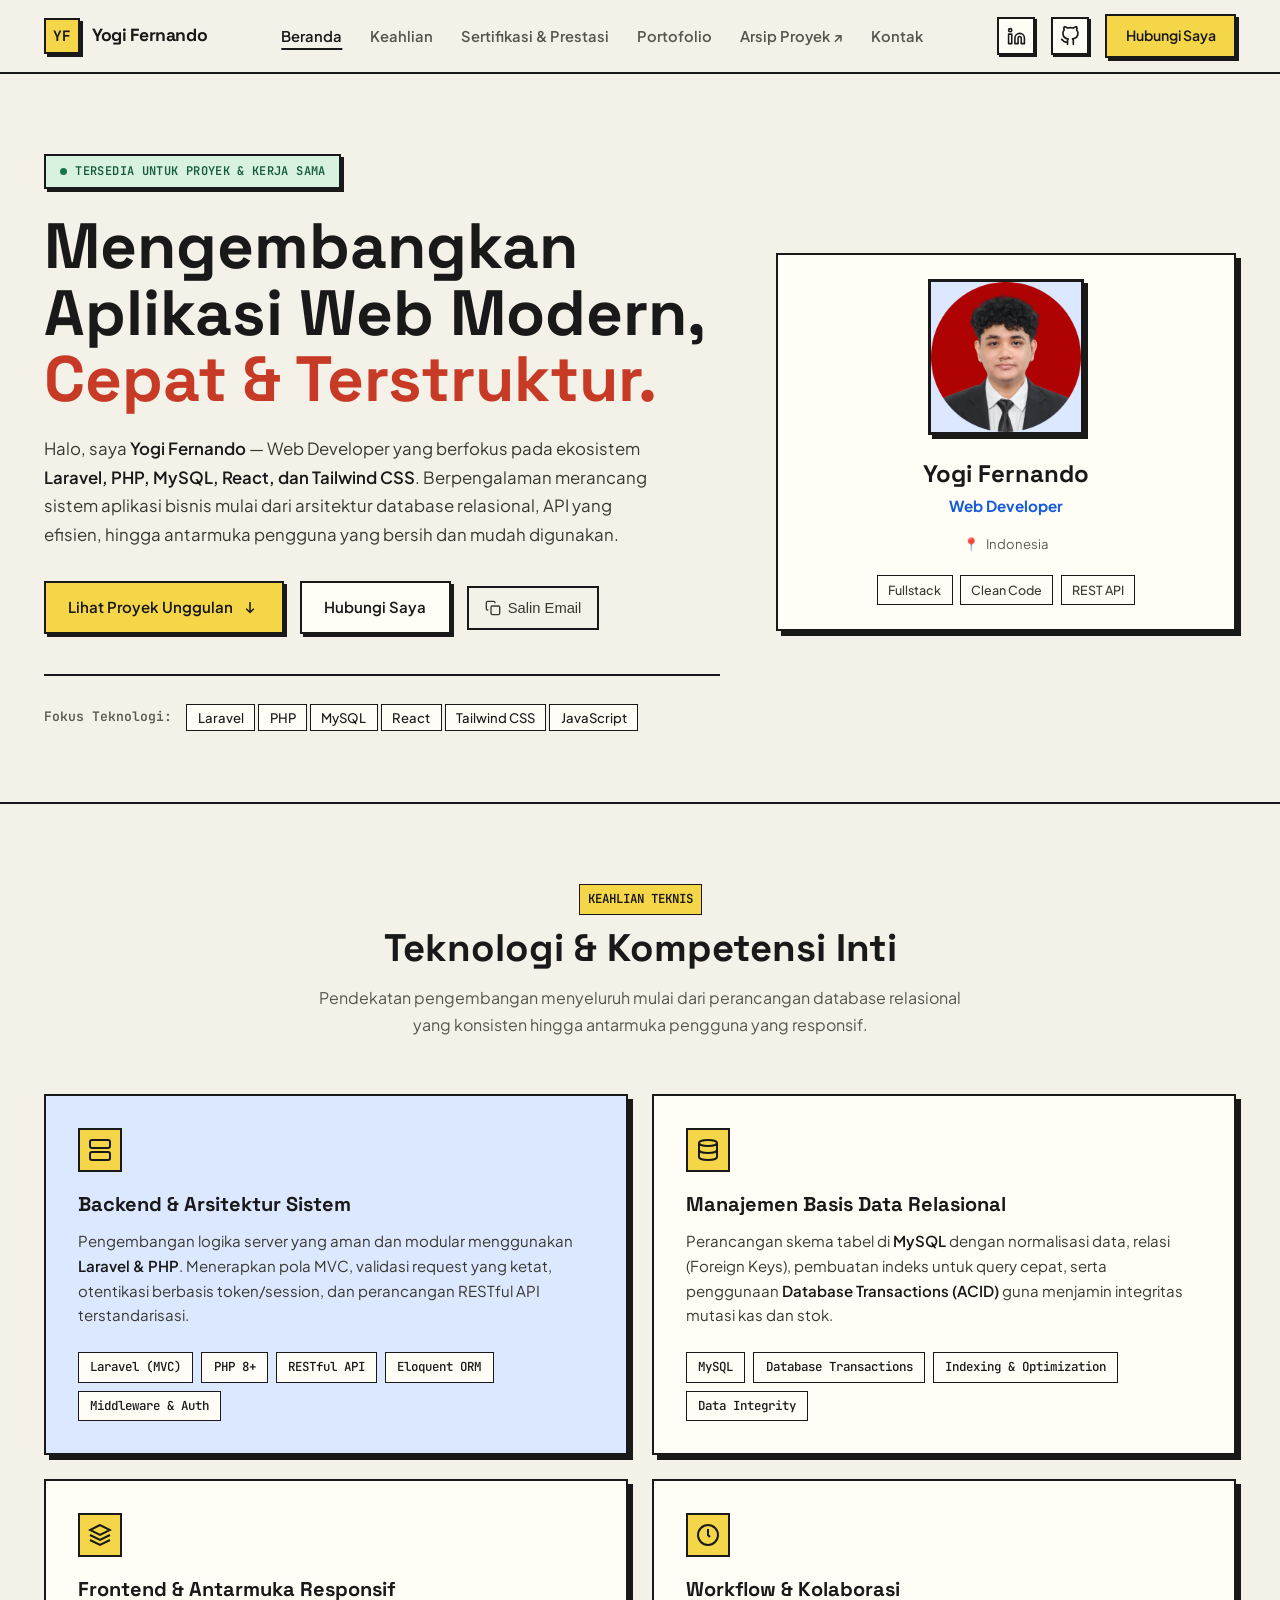
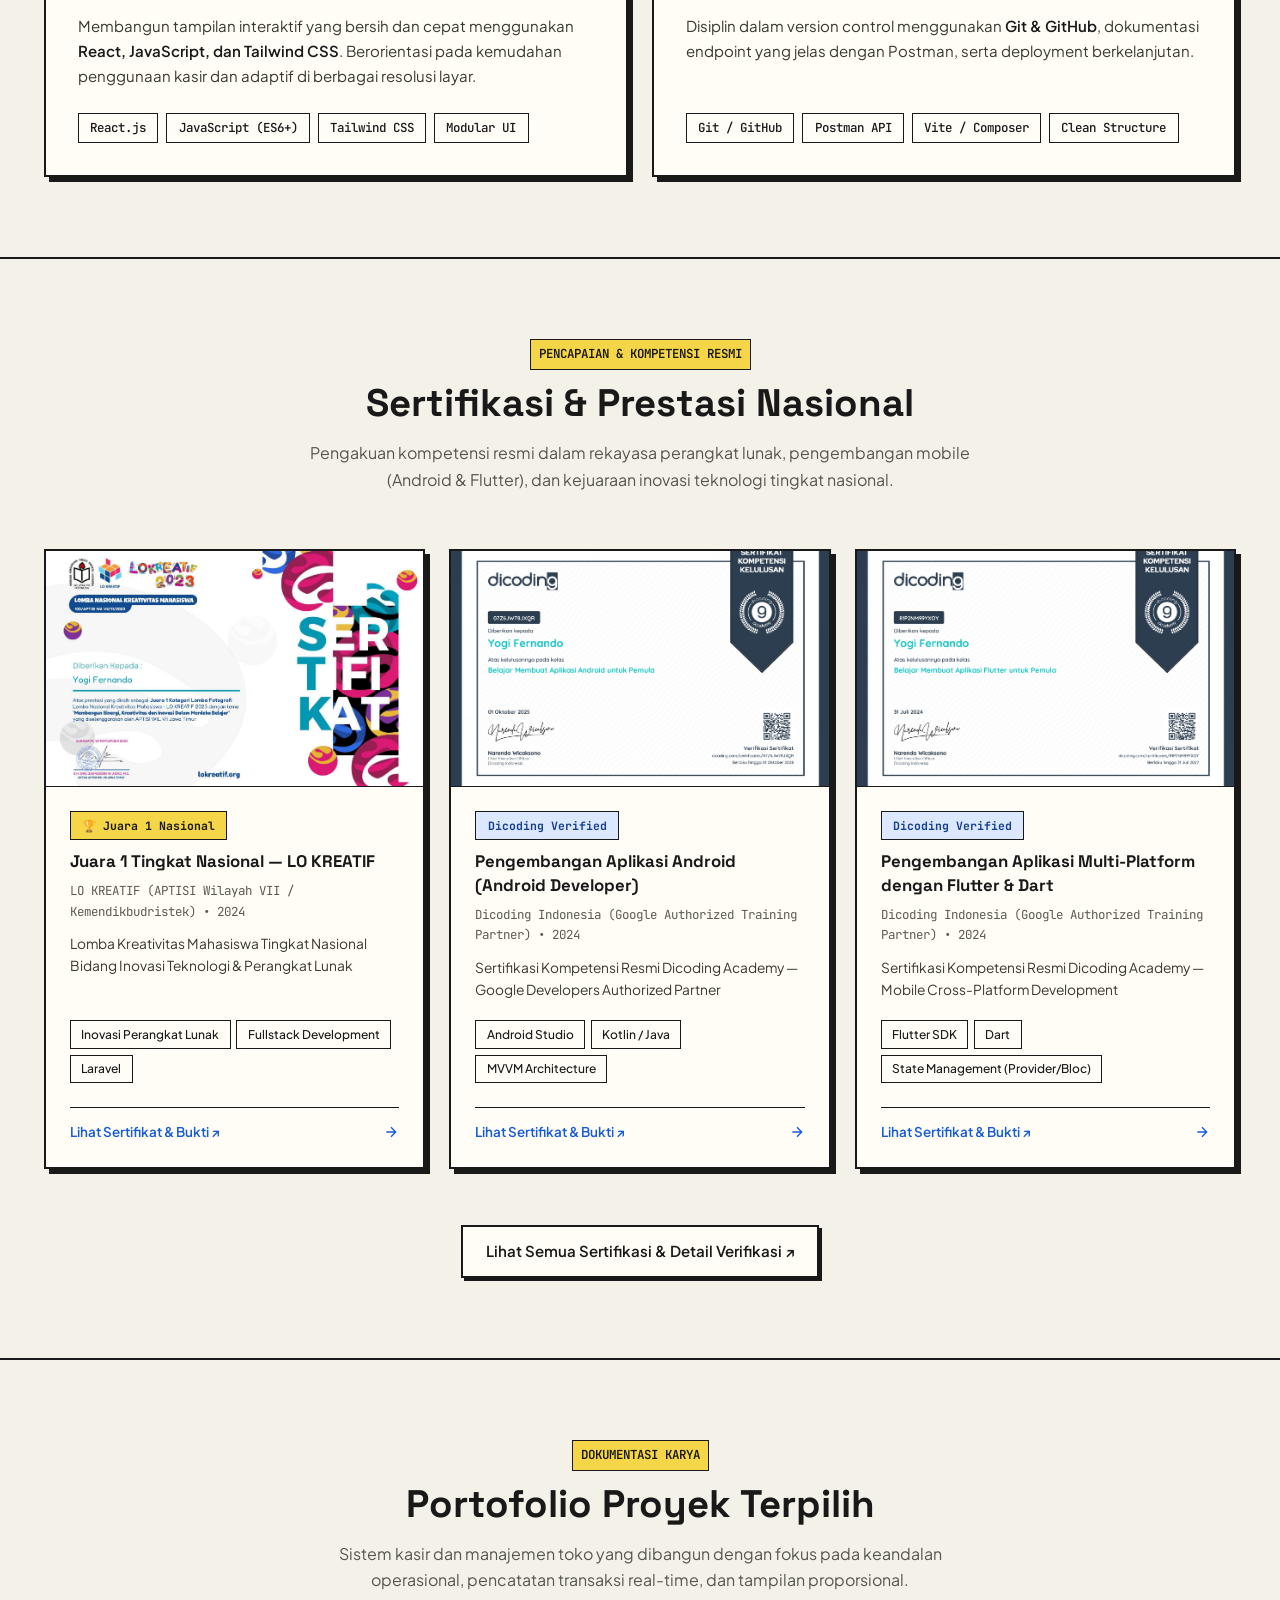
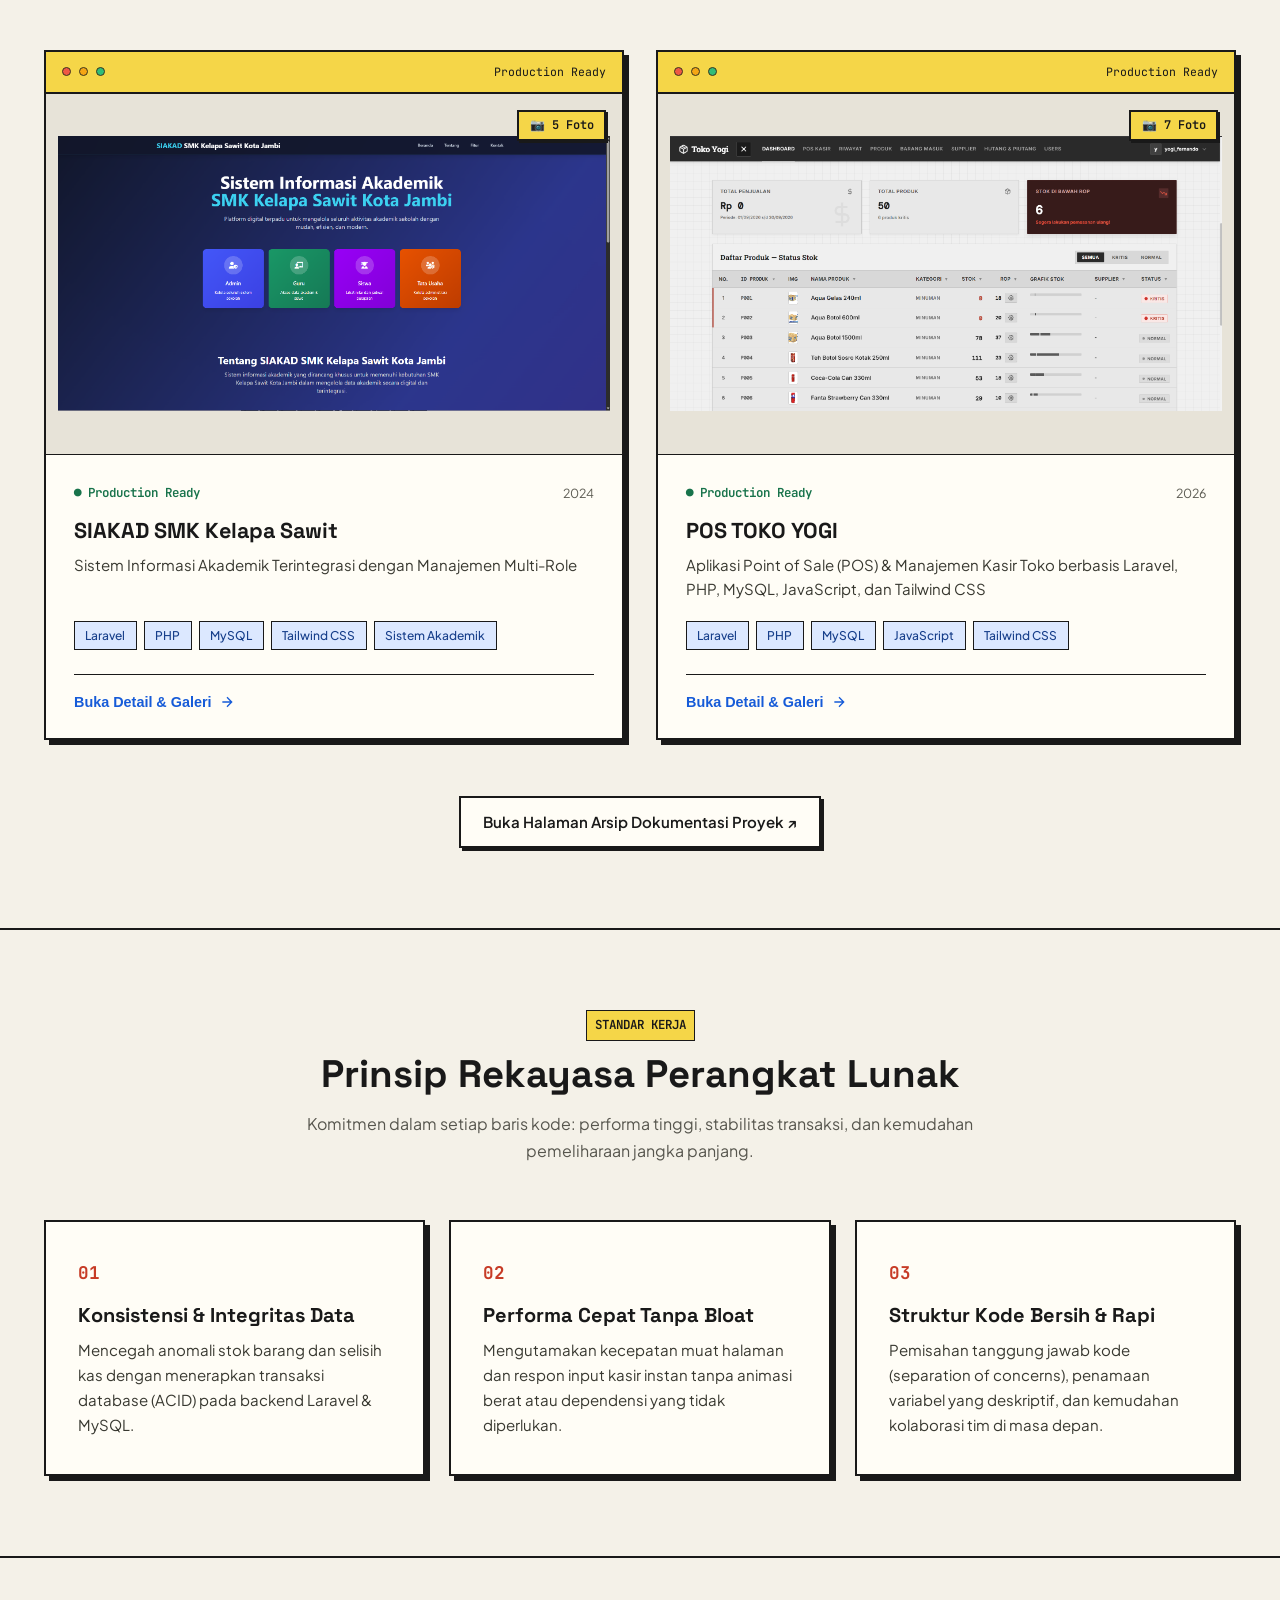
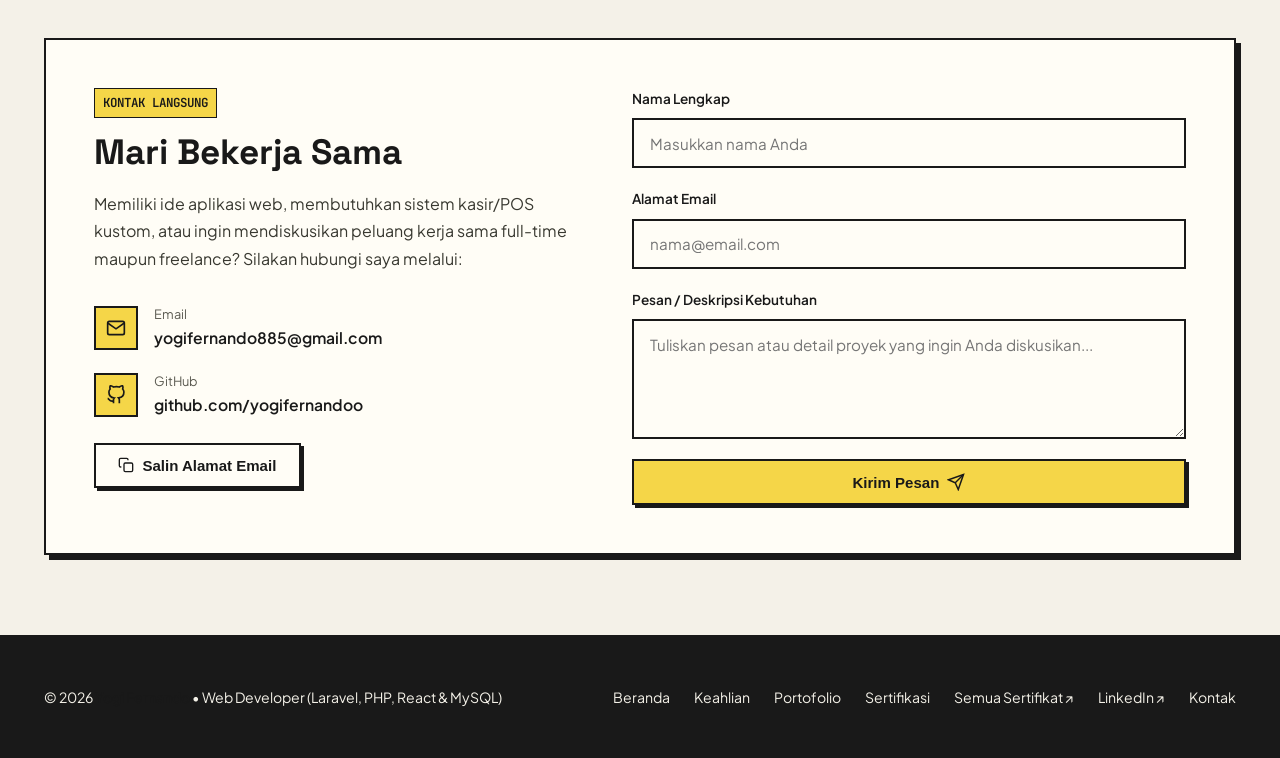
==== commit b646486c: "style: apply neobrutalist portfolio UI" ====
--- a/index.html
+++ b/index.html
@@ -17,10 +17,6 @@
   <link rel="icon" type="image/png" href="assets/profile.png">
 </head>
 <body>
-
-  <!-- Ambient Background Glows -->
-  <div class="ambient-gradient-top" aria-hidden="true"></div>
-  <div class="ambient-grid-overlay" aria-hidden="true"></div>
 
   <div class="page-wrap">
     
--- a/css/style.css
+++ b/css/style.css
@@ -1,6 +1,6 @@
 /* ==============================================================================
-   YOGI FERNANDO — BESPOKE WEB DEVELOPER PORTFOLIO DESIGN SYSTEM
-   Modern, Clean, Authentic, Anti-AI-Slop Styling
+   YOGI FERNANDO — NEOBRUTALISM PORTFOLIO
+   Bold. Flat. Raw. Electric Blue.
    ============================================================================== */
 
 @import url('https://fonts.googleapis.com/css2?family=Plus+Jakarta+Sans:wght@300;400;500;600;700&family=Space+Grotesk:wght@500;600;700&family=JetBrains+Mono:wght@400;500&display=swap');
@@ -2179,3 +2179,330 @@
   }
 }
 
+/* ==============================================================================
+   NEO-BRUTALIST VISUAL SYSTEM
+   ============================================================================== */
+:root {
+  color-scheme: light;
+  --bg-page: #f4f1e8;
+  --bg-surface: #fffdf6;
+  --bg-card: #fffdf6;
+  --bg-card-hover: #fff8d9;
+  --bg-card-elevated: #fffdf6;
+  --bg-input: #fffdf6;
+  --border-subtle: #191919;
+  --border-card: #191919;
+  --border-focus: #165bd8;
+  --border-active: #191919;
+  --text-pure: #191919;
+  --text-heading: #191919;
+  --text-body: #383830;
+  --text-muted: #5c5b52;
+  --text-dim: #77756b;
+  --accent-cyan: #165bd8;
+  --accent-cyan-dim: #dce8ff;
+  --accent-indigo: #165bd8;
+  --accent-emerald: #18734b;
+  --accent-emerald-dim: #d9f2df;
+  --radius-xs: 0;
+  --radius-sm: 0;
+  --radius-md: 0;
+  --radius-lg: 0;
+  --radius-xl: 0;
+  --radius-full: 0;
+  --shadow-card: 5px 5px 0 #191919;
+  --shadow-hover: 7px 7px 0 #191919;
+}
+
+html { color-scheme: light; }
+
+body {
+  background: var(--bg-page);
+  color: var(--text-body);
+  font-family: var(--font-body);
+}
+
+h1, h2, h3, h4 { letter-spacing: 0; }
+
+.ambient-gradient-top,
+.ambient-grid-overlay { display: none; }
+
+.gradient-text {
+  background: none;
+  color: #c73b26;
+  -webkit-text-fill-color: currentColor;
+}
+
+.site-header {
+  background: var(--bg-page);
+  border-bottom: 2px solid #191919;
+  backdrop-filter: none;
+  -webkit-backdrop-filter: none;
+}
+
+.brand-monogram {
+  border: 2px solid #191919;
+  background: #f5d648;
+  color: #191919;
+  border-radius: 0;
+  box-shadow: 3px 3px 0 #191919;
+}
+
+.brand-text { color: #191919; }
+.nav-link { color: #57564e; font-weight: 600; }
+.nav-link:hover, .nav-link.active { color: #191919; }
+.nav-link.active { text-decoration: underline; text-decoration-thickness: 2px; text-underline-offset: 6px; }
+
+.btn-icon,
+.btn-primary-header,
+.btn-primary,
+.btn-secondary,
+.btn-ghost,
+.btn-admin-action,
+.cert-filter-btn,
+.form-input,
+.form-textarea,
+.archive-search-input {
+  border: 2px solid #191919;
+  border-radius: 0;
+}
+
+.btn-icon {
+  color: #191919;
+  background: #fffdf6;
+  box-shadow: 2px 2px 0 #191919;
+}
+.btn-icon:hover { color: #191919; background: #f5d648; border-color: #191919; }
+
+.btn-primary-header,
+.btn-primary {
+  background: #f5d648;
+  border-color: #191919;
+  color: #191919;
+  box-shadow: 3px 3px 0 #191919;
+}
+.btn-primary-header:hover,
+.btn-primary:hover {
+  background: #f5d648;
+  color: #191919;
+  transform: translate(-2px, -2px);
+  box-shadow: 5px 5px 0 #191919;
+}
+
+.btn-secondary {
+  background: #fffdf6;
+  border-color: #191919;
+  color: #191919;
+  box-shadow: 3px 3px 0 #191919;
+}
+.btn-secondary:hover,
+.btn-ghost:hover {
+  background: #dce8ff;
+  border-color: #191919;
+  color: #191919;
+  transform: translate(-1px, -1px);
+}
+.btn-ghost { color: #383830; }
+
+.hero-section { padding-top: 5rem; }
+.hero-title { max-width: 780px; font-size: clamp(2.5rem, 5vw, 4.25rem); line-height: 1.04; }
+.hero-bio { color: #383830; }
+.status-badge {
+  background: #d9f2df;
+  border: 2px solid #191919;
+  border-radius: 0;
+  color: #175b3e;
+  box-shadow: 3px 3px 0 #191919;
+}
+.status-dot { box-shadow: none; }
+.hero-tech-strip { border-top: 2px solid #191919; }
+.tech-item-badge,
+.chip-item,
+.skill-pill,
+.tag-pill {
+  background: #fffdf6;
+  color: #191919;
+  border: 1.5px solid #191919;
+  border-radius: 0;
+}
+
+.profile-card-inner,
+.bento-card,
+.project-card-orbit,
+.principle-card,
+.contact-card-box,
+.cert-card,
+.cert-preview-card {
+  background: #fffdf6;
+  border: 2px solid #191919;
+  border-radius: 0;
+  box-shadow: var(--shadow-card);
+  backdrop-filter: none;
+  -webkit-backdrop-filter: none;
+}
+
+.profile-card-inner { padding: 1.5rem; }
+.profile-card-inner:hover,
+.bento-card:hover,
+.project-card-orbit:hover,
+.principle-card:hover,
+.cert-card:hover,
+.cert-preview-card:hover {
+  background: #fff8d9;
+  border-color: #191919;
+  transform: translate(-2px, -2px);
+  box-shadow: var(--shadow-hover);
+}
+.profile-image-wrap { width: 156px; height: 156px; }
+.profile-portrait-img {
+  border: 3px solid #191919;
+  border-radius: 0;
+  background: #dce8ff;
+  box-shadow: 4px 4px 0 #191919;
+}
+.profile-role { color: #165bd8; font-weight: 700; }
+.chip-item { color: #383830; }
+
+.section-block { border-top: 2px solid #191919; }
+.section-tag {
+  padding: 0.25rem 0.5rem;
+  color: #191919;
+  background: #f5d648;
+  border: 1.5px solid #191919;
+  letter-spacing: 0;
+}
+.section-title { line-height: 1.1; }
+.section-subtitle { color: #57564e; }
+
+.bento-card { padding: 2rem; }
+.bento-highlight { background: #dce8ff; border-color: #191919; }
+.bento-card:hover.bento-highlight { background: #cbdcff; }
+.bento-icon-box,
+.channel-icon {
+  color: #191919;
+  background: #f5d648;
+  border: 2px solid #191919;
+  border-radius: 0;
+}
+.bento-card-desc { color: #383830; }
+
+.project-media-viewport,
+.cert-media-box,
+.cert-preview-card-img-wrap {
+  background: #e7e3d8;
+  border-color: #191919;
+}
+.browser-dot-bar { background: #f5d648; border-bottom: 2px solid #191919; }
+.dot { border: 1px solid #191919; }
+.viewport-title { color: #191919; }
+.project-image-box { background: #e7e3d8; }
+.project-img-preview { border-radius: 0; }
+.card-gallery-pill,
+.view-doc-prompt,
+.cert-floating-badge {
+  background: #f5d648;
+  color: #191919;
+  border: 2px solid #191919;
+  border-radius: 0;
+  box-shadow: 2px 2px 0 #191919;
+  backdrop-filter: none;
+}
+.image-overlay-glow {
+  background: rgba(245, 214, 72, 0.88);
+}
+.project-content-body,
+.cert-card-body,
+.cert-preview-body { color: #383830; }
+.badge-status { color: #18734b; }
+.badge-year,
+.cert-meta-row,
+.cert-preview-meta { color: #5c5b52; }
+.project-description,
+.cert-card-desc,
+.cert-preview-desc { color: #383830; }
+.tag-pill-accent { background: #dce8ff; border-color: #191919; color: #173f8b; }
+.project-actions-row,
+.cert-action-row,
+.cert-preview-action { border-color: #191919; }
+.btn-open-study,
+.btn-cert-detail,
+.cert-preview-action { color: #165bd8; }
+.btn-open-study:hover,
+.btn-cert-detail:hover { color: #c73b26; }
+
+.principle-number { color: #c73b26; }
+.contact-card-box { padding: 3rem; }
+.contact-text { color: #383830; }
+.channel-label { color: #5c5b52; }
+.channel-value { color: #191919; }
+.form-input, .form-textarea, .archive-search-input {
+  background: #fffdf6;
+  color: #191919;
+}
+.form-input:focus,
+.form-textarea:focus,
+.archive-search-input:focus {
+  outline: 3px solid #165bd8;
+  outline-offset: 2px;
+  border-color: #191919;
+  background: #fffdf6;
+  box-shadow: none;
+}
+
+.site-footer { background: #191919; border-top: 3px solid #191919; }
+.footer-credits p, .footer-nav a { color: #f4f1e8; }
+.footer-nav a:hover { color: #f5d648; }
+
+dialog::backdrop { background: rgba(25, 25, 25, 0.72); backdrop-filter: none; }
+.modal-case-study-frame {
+  background: #fffdf6;
+  border: 3px solid #191919;
+  border-radius: 0;
+  box-shadow: 8px 8px 0 #191919;
+}
+.modal-header-bar { background: #f5d648; border-bottom: 2px solid #191919; }
+.btn-close-modal, .gallery-nav-btn {
+  background: #fffdf6;
+  color: #191919;
+  border: 2px solid #191919;
+  border-radius: 0;
+}
+.btn-close-modal:hover, .gallery-nav-btn:hover { background: #dce8ff; color: #191919; }
+.modal-image-showcase, .modal-cert-viewport, .challenge-card, .metric-hud-item {
+  background: #f4f1e8;
+  border: 2px solid #191919;
+  border-radius: 0;
+}
+.modal-caption-text { background: #f4f1e8; border-color: #191919; color: #383830; }
+.gallery-counter-badge { background: #fffdf6; color: #191919; border: 2px solid #191919; border-radius: 0; backdrop-filter: none; }
+.metric-value, .feature-bullet { color: #165bd8; }
+.challenge-card { border-left: 5px solid #c73b26; }
+.solution-text { color: #57564e; }
+.cosmic-toast { background: #f5d648; color: #191919; border: 2px solid #191919; border-radius: 0; box-shadow: 4px 4px 0 #191919; }
+.cert-filter-btn { background: #fffdf6; color: #191919; box-shadow: 2px 2px 0 #191919; }
+.cert-filter-btn:hover { background: #dce8ff; color: #191919; }
+.cert-filter-btn.active { background: #f5d648; color: #191919; border-color: #191919; box-shadow: 3px 3px 0 #191919; }
+.cert-image-placeholder { background: #e7e3d8; }
+.cert-badge-gold { background: #f5d648; color: #191919; border-color: #191919; }
+.cert-badge-blue { background: #dce8ff; color: #173f8b; border-color: #191919; }
+.cert-preview-badge { border: 1.5px solid #191919; border-radius: 0; }
+
+.mobile-menu-toggle span { background: #191919; border-radius: 0; }
+
+@media (max-width: 768px) {
+  .main-nav.nav-open {
+    background: #f4f1e8;
+    border-bottom: 2px solid #191919;
+    backdrop-filter: none;
+    -webkit-backdrop-filter: none;
+  }
+  .main-nav.nav-open .nav-link { border-radius: 0; }
+  .main-nav.nav-open .nav-link:hover { background: #f5d648; }
+}
+
+@media (max-width: 540px) {
+  .hero-title { font-size: clamp(2.15rem, 9vw, 3rem); }
+  .contact-card-box { padding: 1.25rem; }
+  .profile-card-inner { padding: 1.25rem; }
+}
+
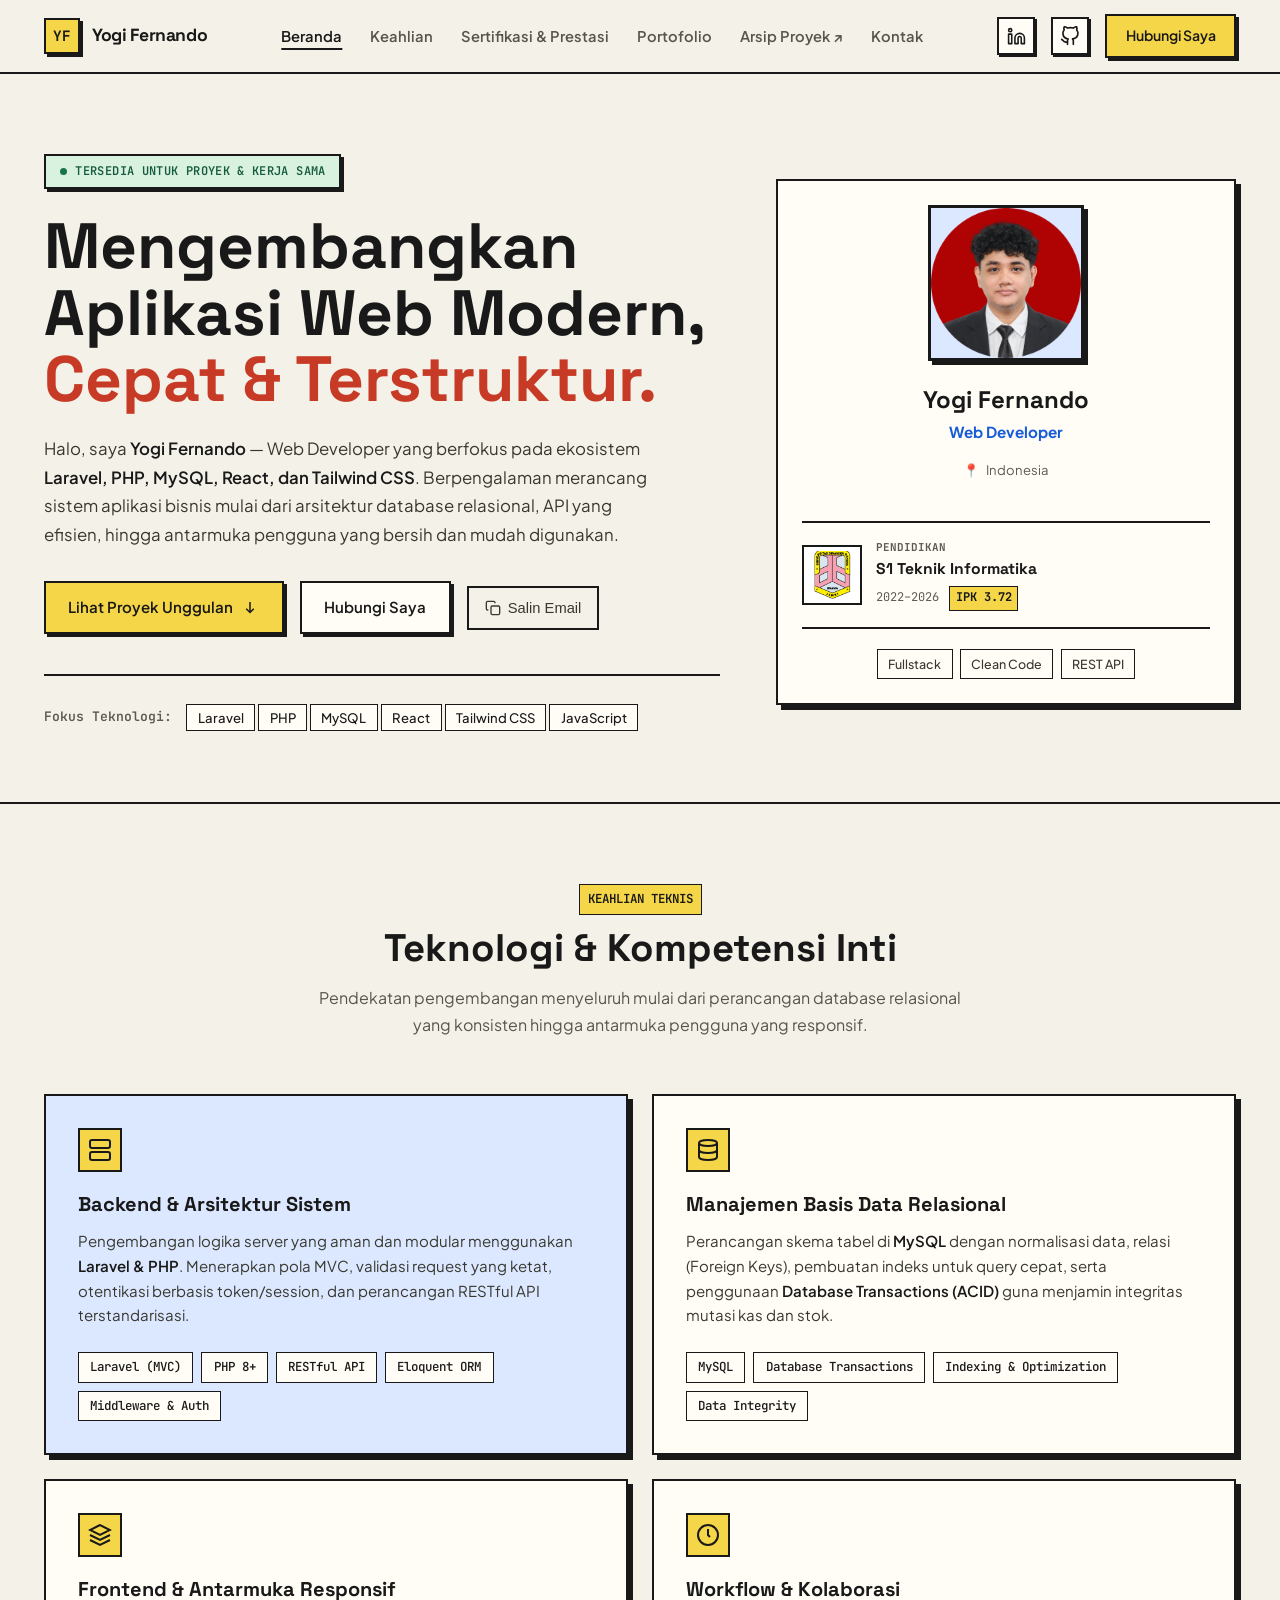
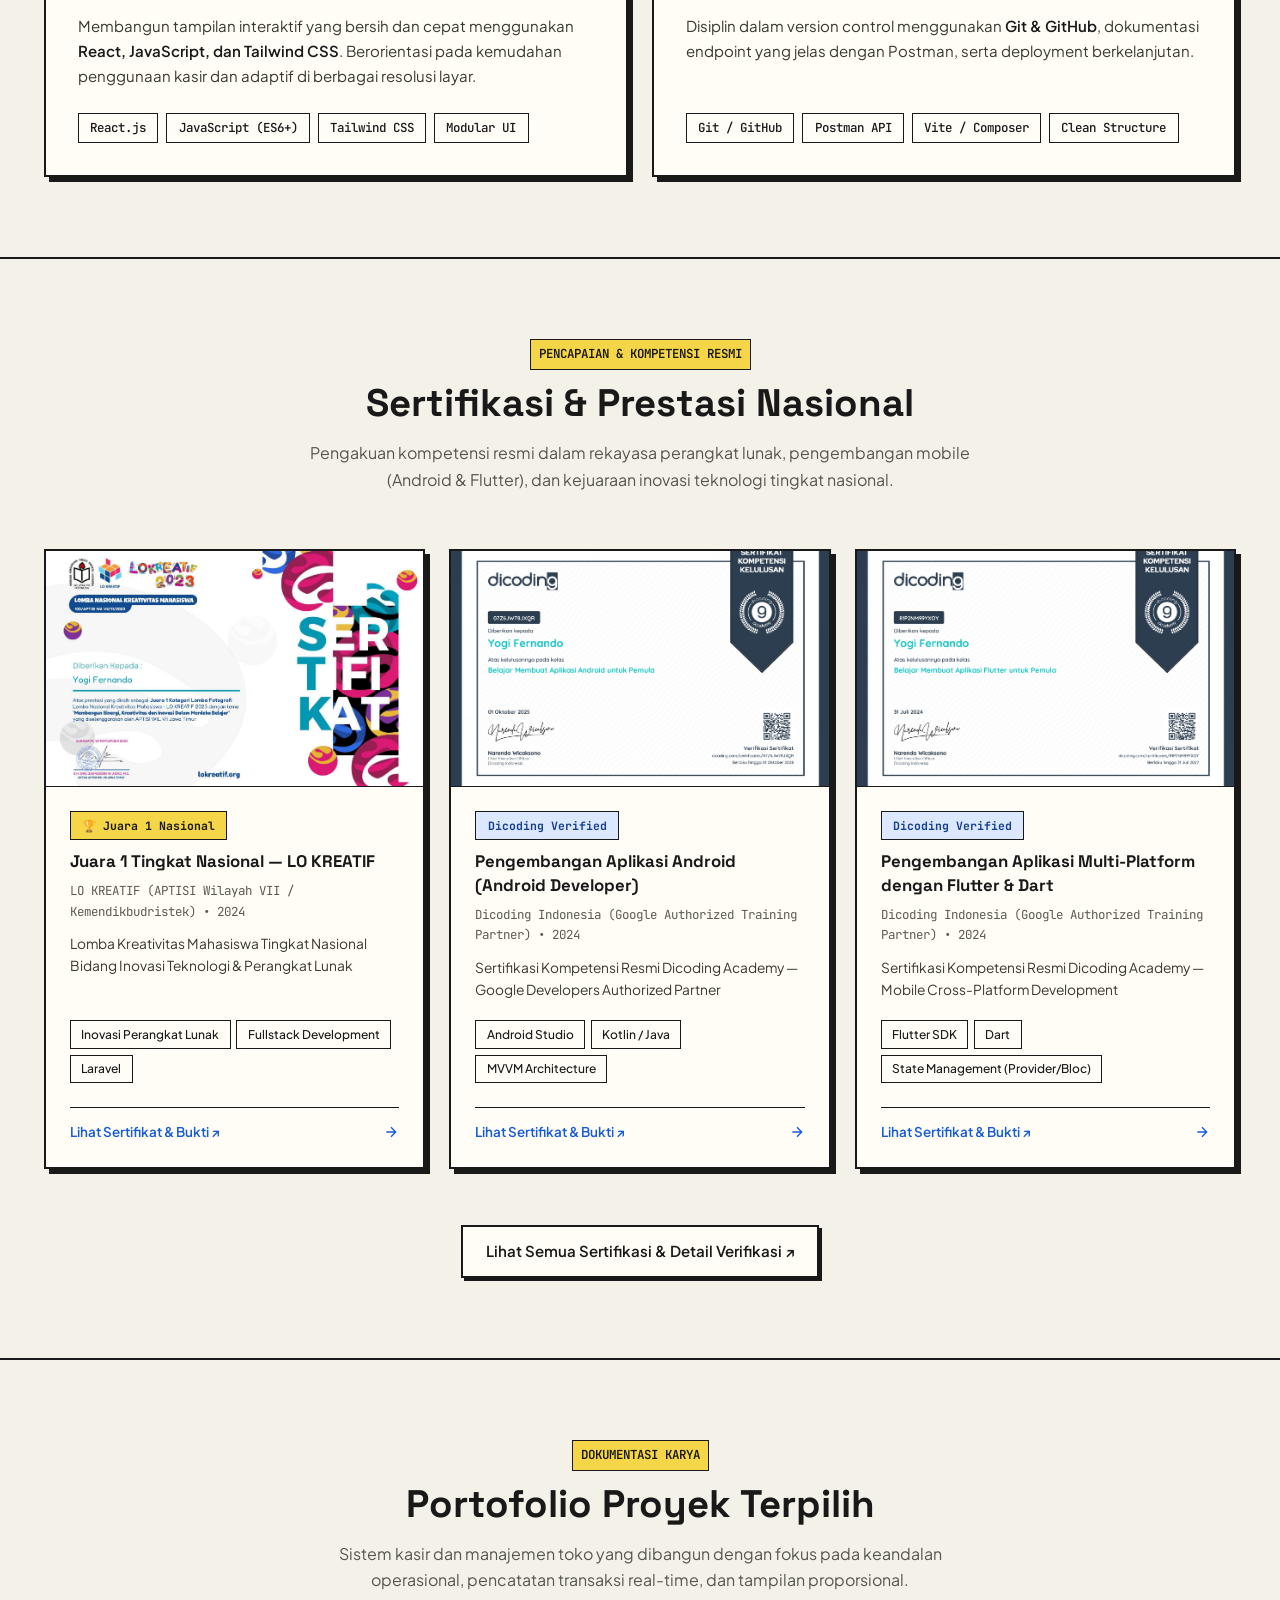
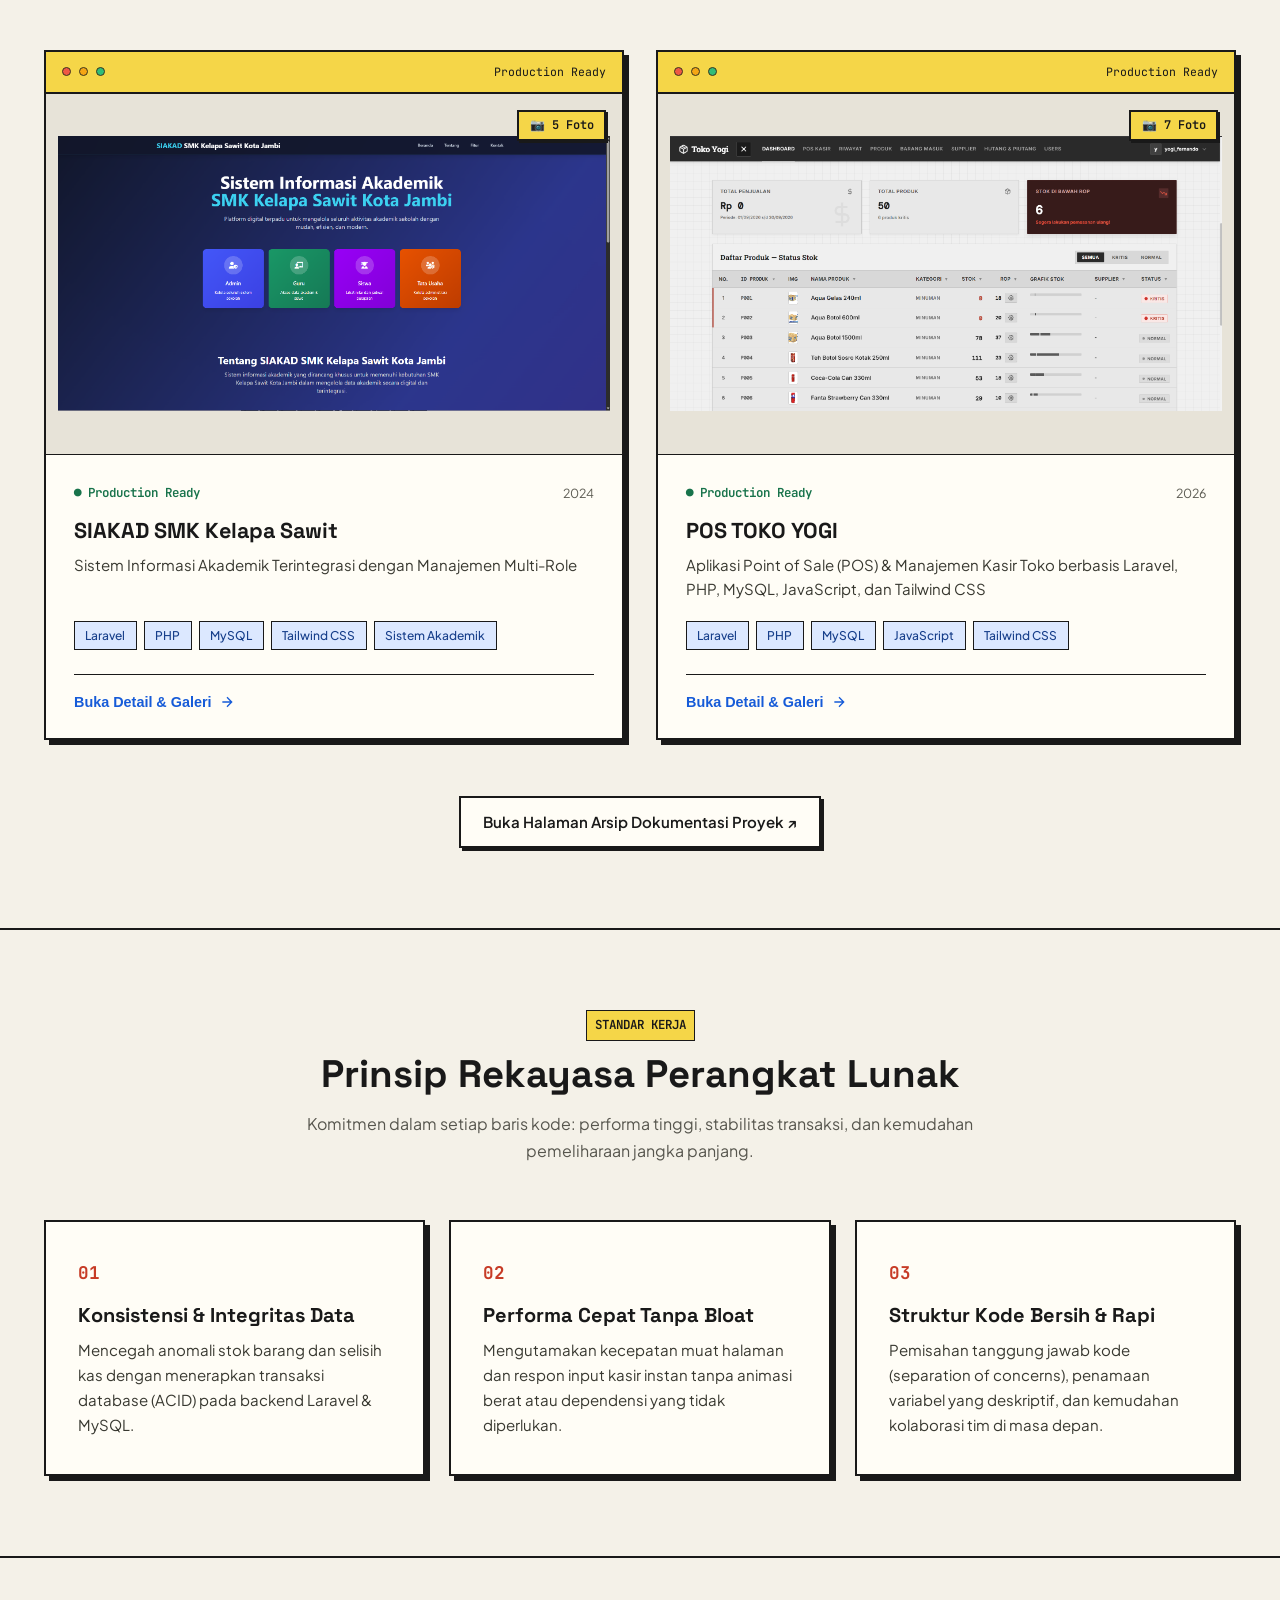
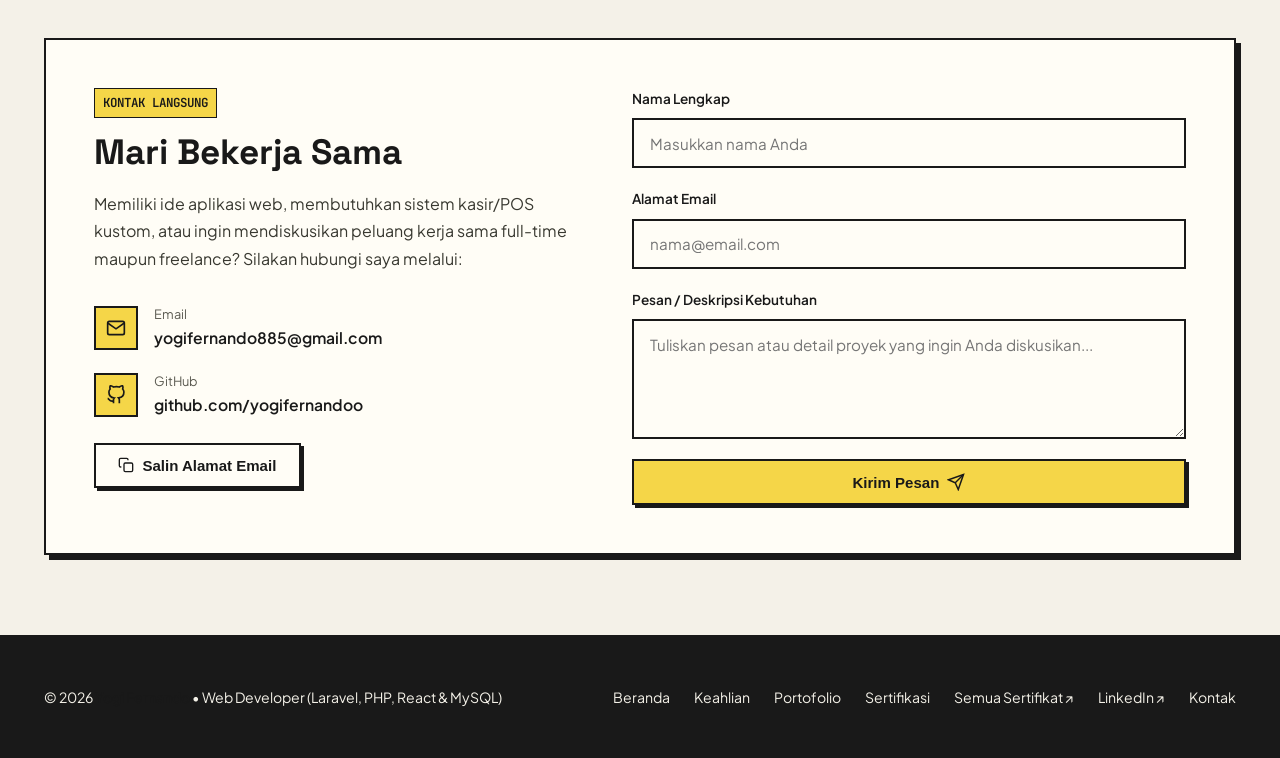
==== commit d0783c2a: "feat: add university education to portfolio" ====
--- a/index.html
+++ b/index.html
@@ -147,6 +147,18 @@
                   <span>Indonesia</span>
                 </div>
 
+                <div class="education-summary" aria-label="Pendidikan S1 Teknik Informatika, 2022 sampai 2026, IPK 3.72">
+                  <img src="assets/Univ.png" alt="Logo universitas" class="education-logo">
+                  <div class="education-copy">
+                    <span class="education-label">PENDIDIKAN</span>
+                    <h3 class="education-degree">S1 Teknik Informatika</h3>
+                    <div class="education-meta">
+                      <span>2022–2026</span>
+                      <span class="education-gpa">IPK 3.72</span>
+                    </div>
+                  </div>
+                </div>
+
                 <div class="profile-chips">
                   <span class="chip-item">Fullstack</span>
                   <span class="chip-item">Clean Code</span>
--- a/css/style.css
+++ b/css/style.css
@@ -2506,3 +2506,52 @@
   .profile-card-inner { padding: 1.25rem; }
 }
 
+.education-summary {
+  display: flex;
+  align-items: center;
+  gap: 0.85rem;
+  margin: 1.25rem 0;
+  padding: 1rem 0;
+  border-top: 2px solid #191919;
+  border-bottom: 2px solid #191919;
+  text-align: left;
+}
+
+.education-logo {
+  width: 60px;
+  height: 60px;
+  flex: 0 0 60px;
+  object-fit: contain;
+  padding: 0.25rem;
+  background: #fff;
+  border: 2px solid #191919;
+}
+
+.education-copy { min-width: 0; }
+.education-label {
+  display: block;
+  margin-bottom: 0.2rem;
+  color: #5c5b52;
+  font-family: var(--font-mono);
+  font-size: 0.68rem;
+  font-weight: 700;
+}
+.education-degree { font-size: 0.98rem; line-height: 1.25; }
+.education-meta {
+  display: flex;
+  align-items: center;
+  flex-wrap: wrap;
+  gap: 0.45rem 0.65rem;
+  margin-top: 0.4rem;
+  color: #5c5b52;
+  font-family: var(--font-mono);
+  font-size: 0.75rem;
+}
+.education-gpa {
+  padding: 0.1rem 0.35rem;
+  background: #f5d648;
+  border: 1px solid #191919;
+  color: #191919;
+  font-weight: 700;
+}
+
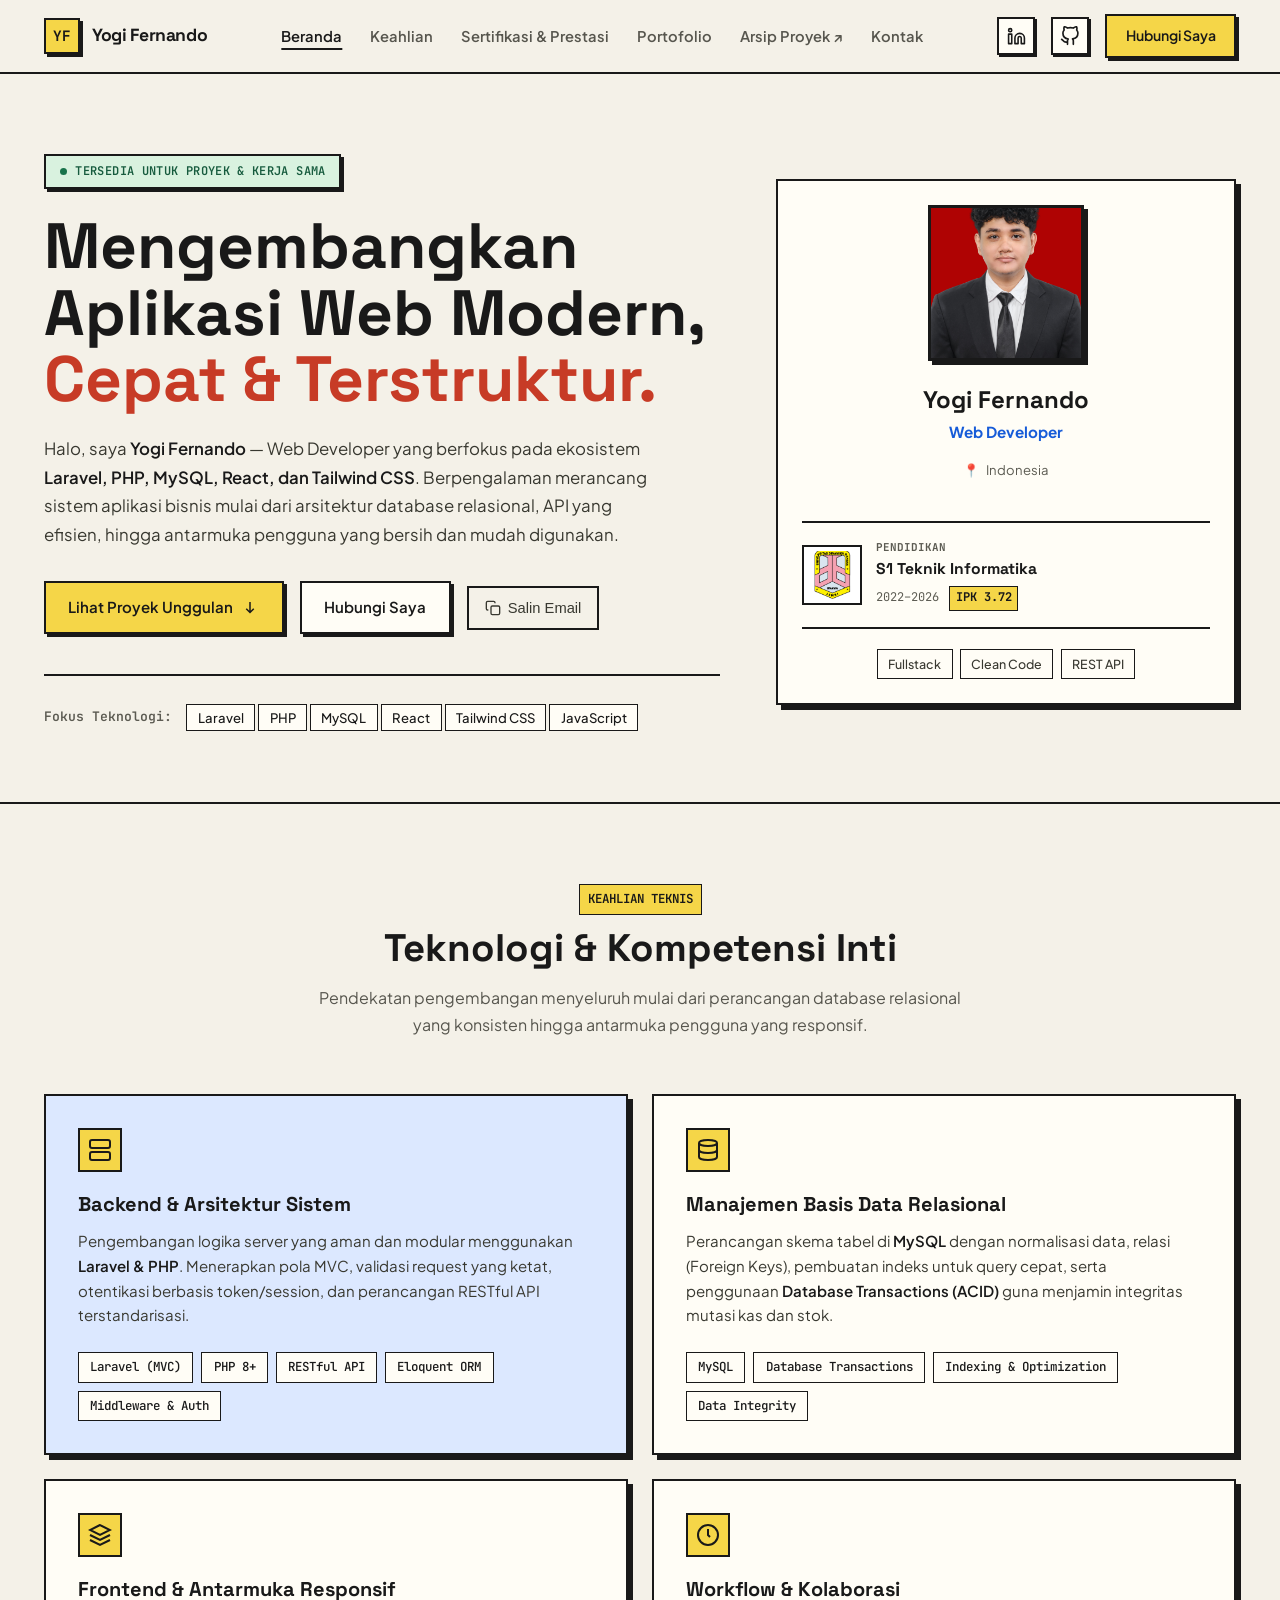
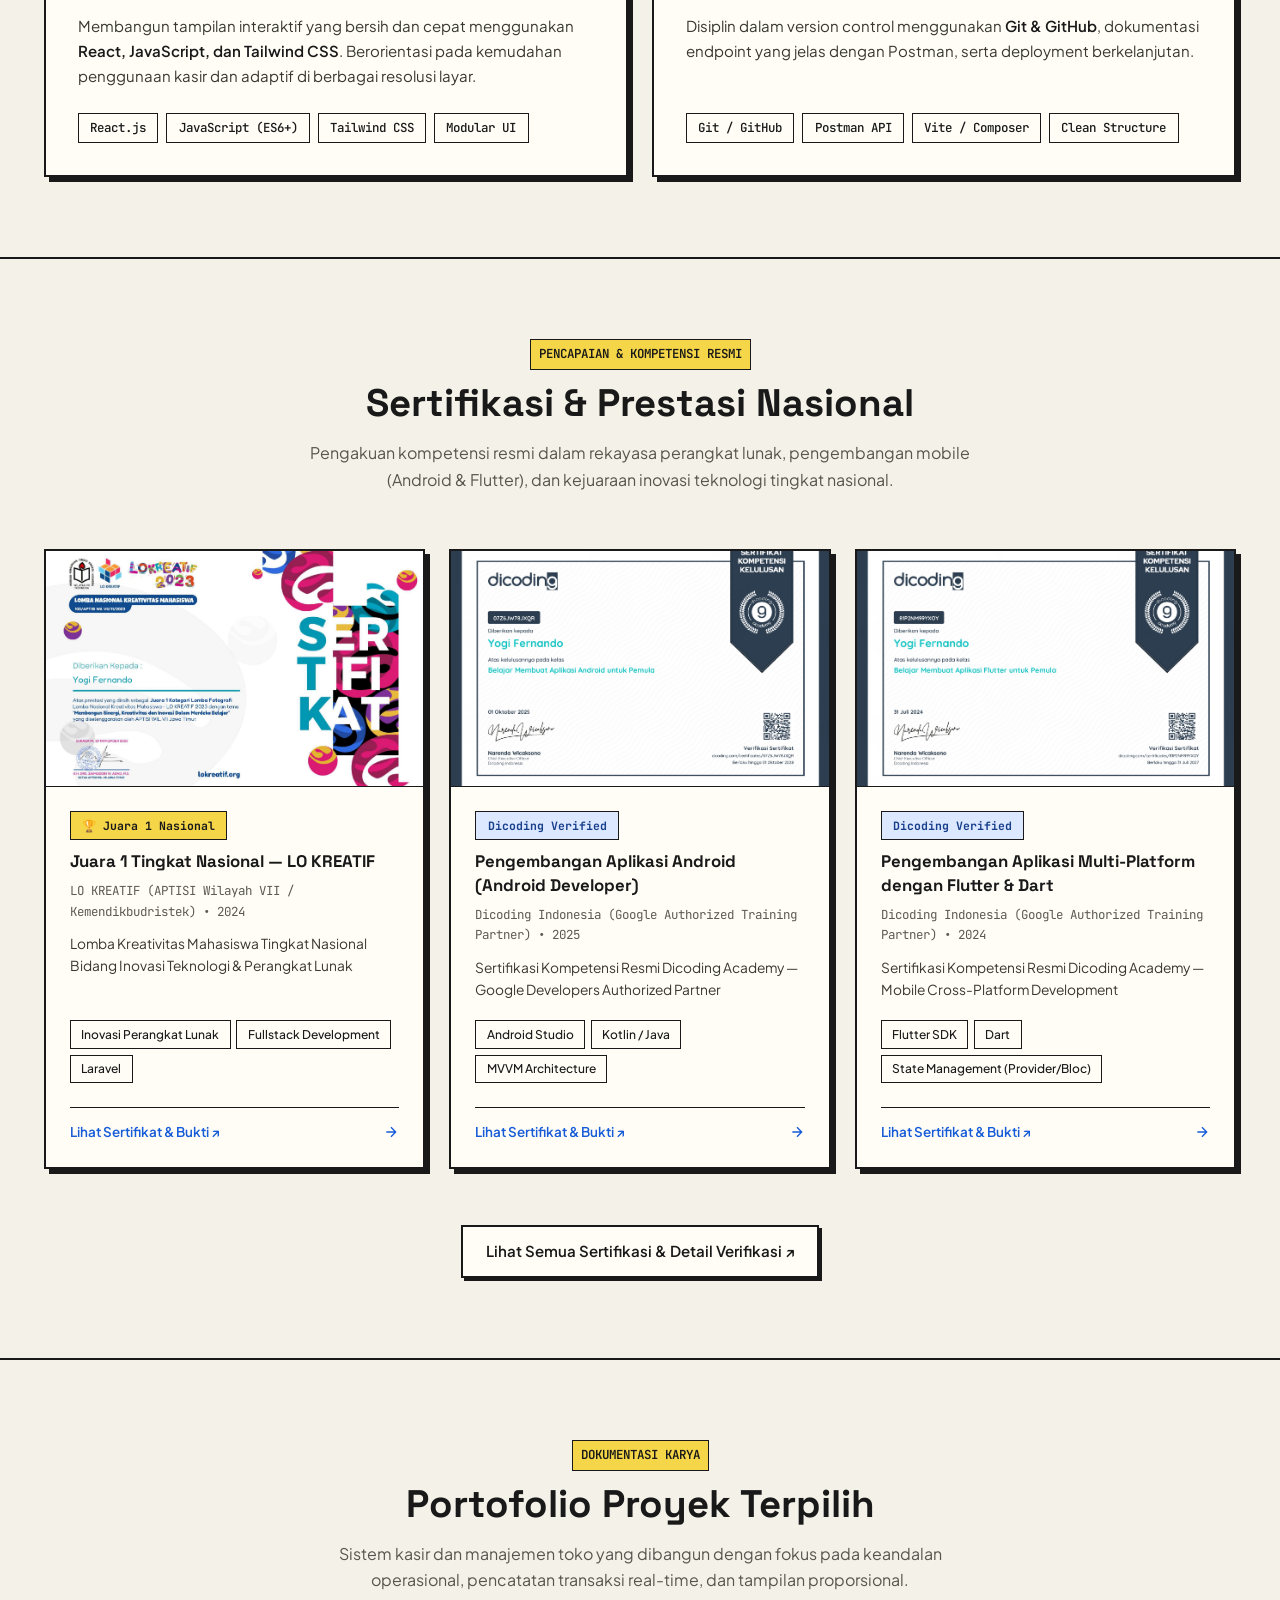
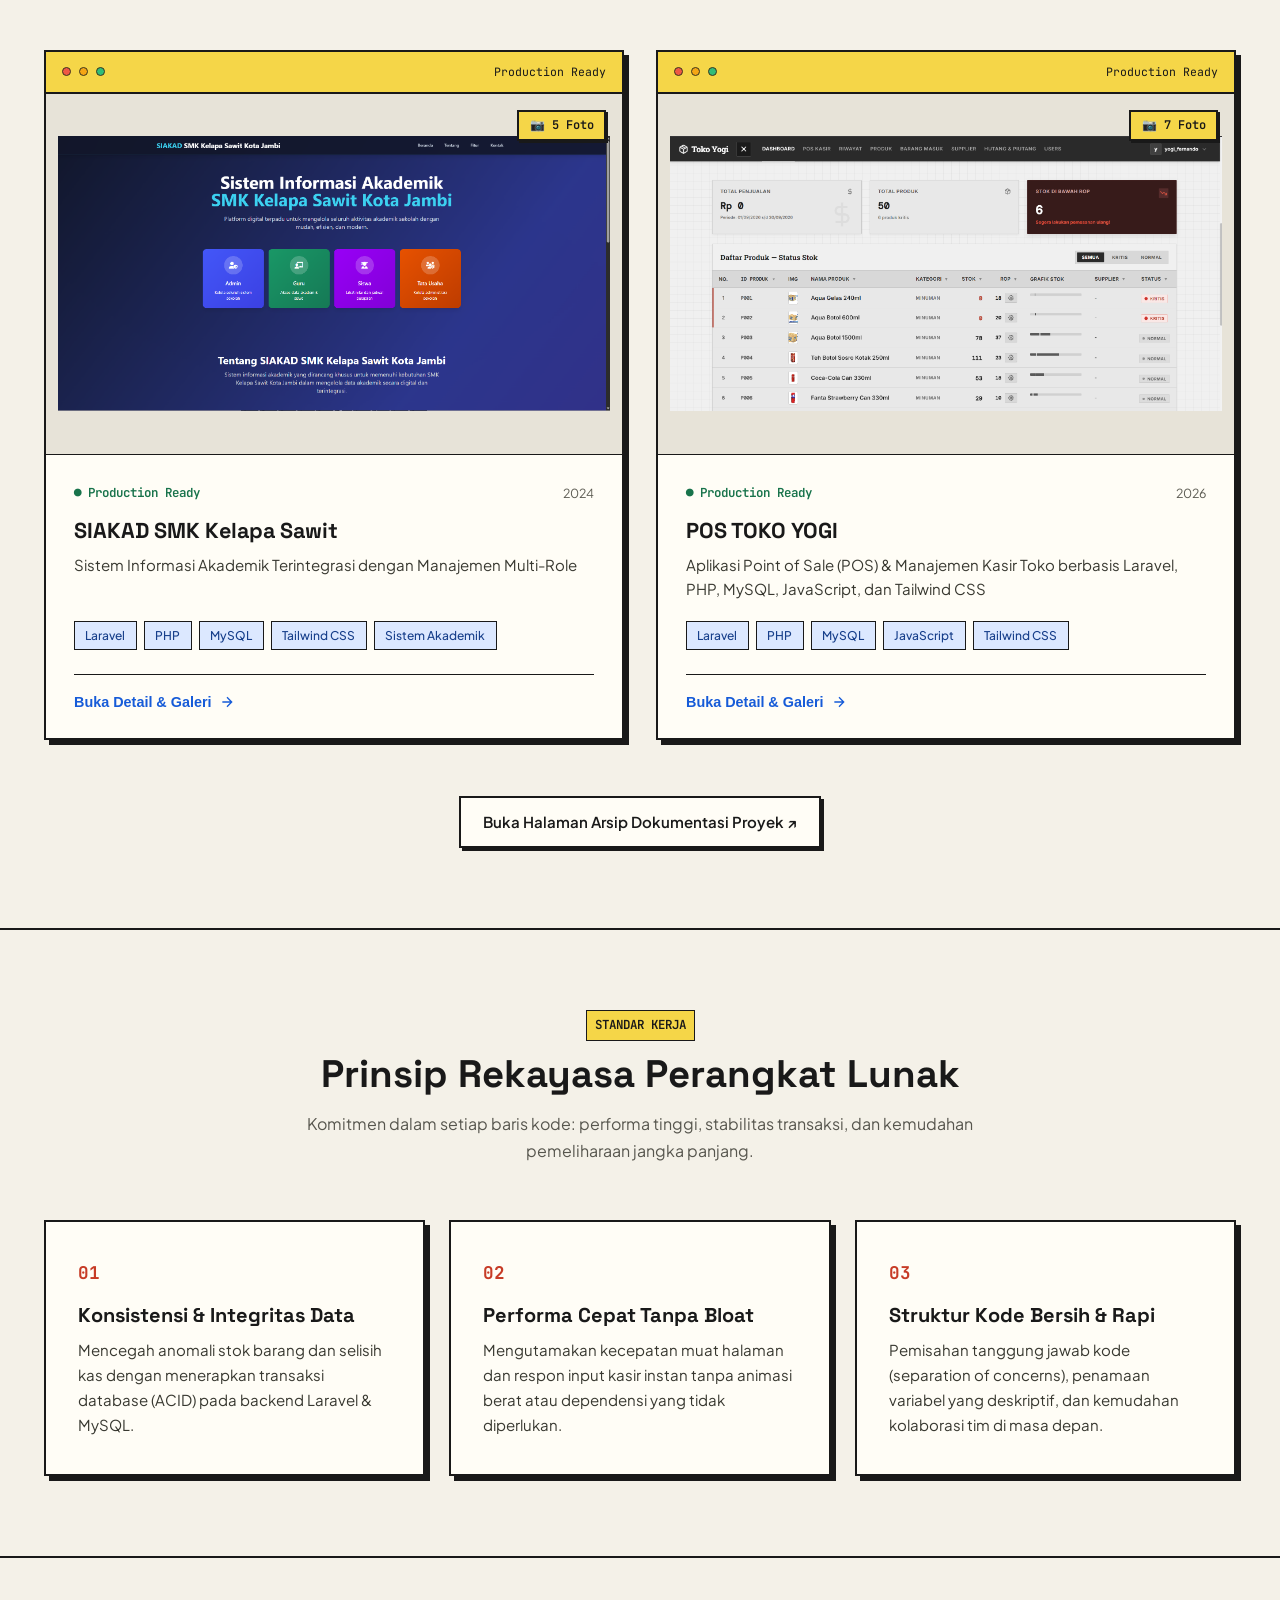
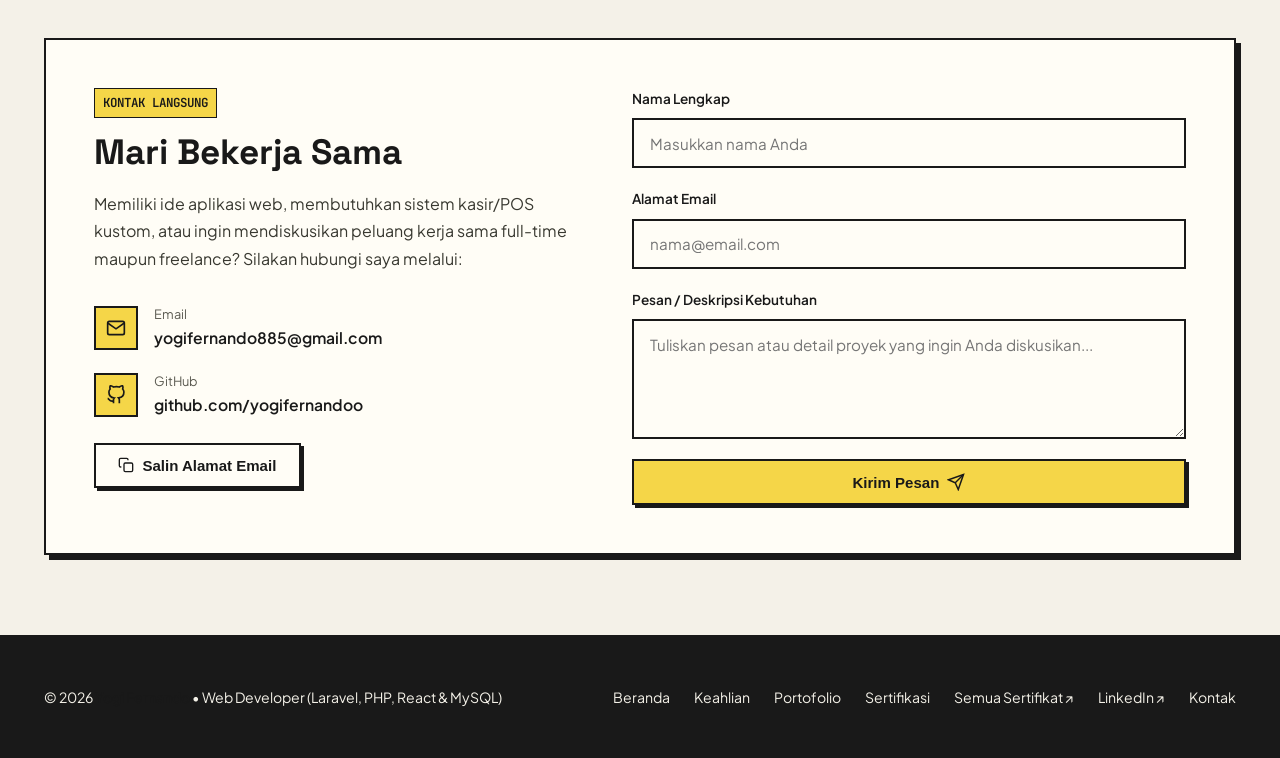
==== commit 800065a1: "assets: update portfolio profile photo" ====
--- a/index.html
+++ b/index.html
@@ -11,10 +11,10 @@
   <meta property="og:type" content="website">
   <meta property="og:title" content="Yogi Fernando — Web Developer Portfolio">
   <meta property="og:description" content="Portofolio pengembangan web: Laravel, PHP, MySQL, React, dan Tailwind CSS.">
-  <meta property="og:image" content="assets/profile.png">
+  <meta property="og:image" content="assets/profile.jpg">
 
   <link rel="stylesheet" href="css/style.css">
-  <link rel="icon" type="image/png" href="assets/profile.png">
+  <link rel="icon" type="image/jpeg" href="assets/profile.jpg">
 </head>
 <body>
 
@@ -133,7 +133,7 @@
               <div class="profile-image-wrap">
                 <img 
                   id="developer-avatar" 
-                  src="assets/profile.png" 
+                  src="assets/profile.jpg"
                   alt="Foto Profil Yogi Fernando" 
                   class="profile-portrait-img"
                 />
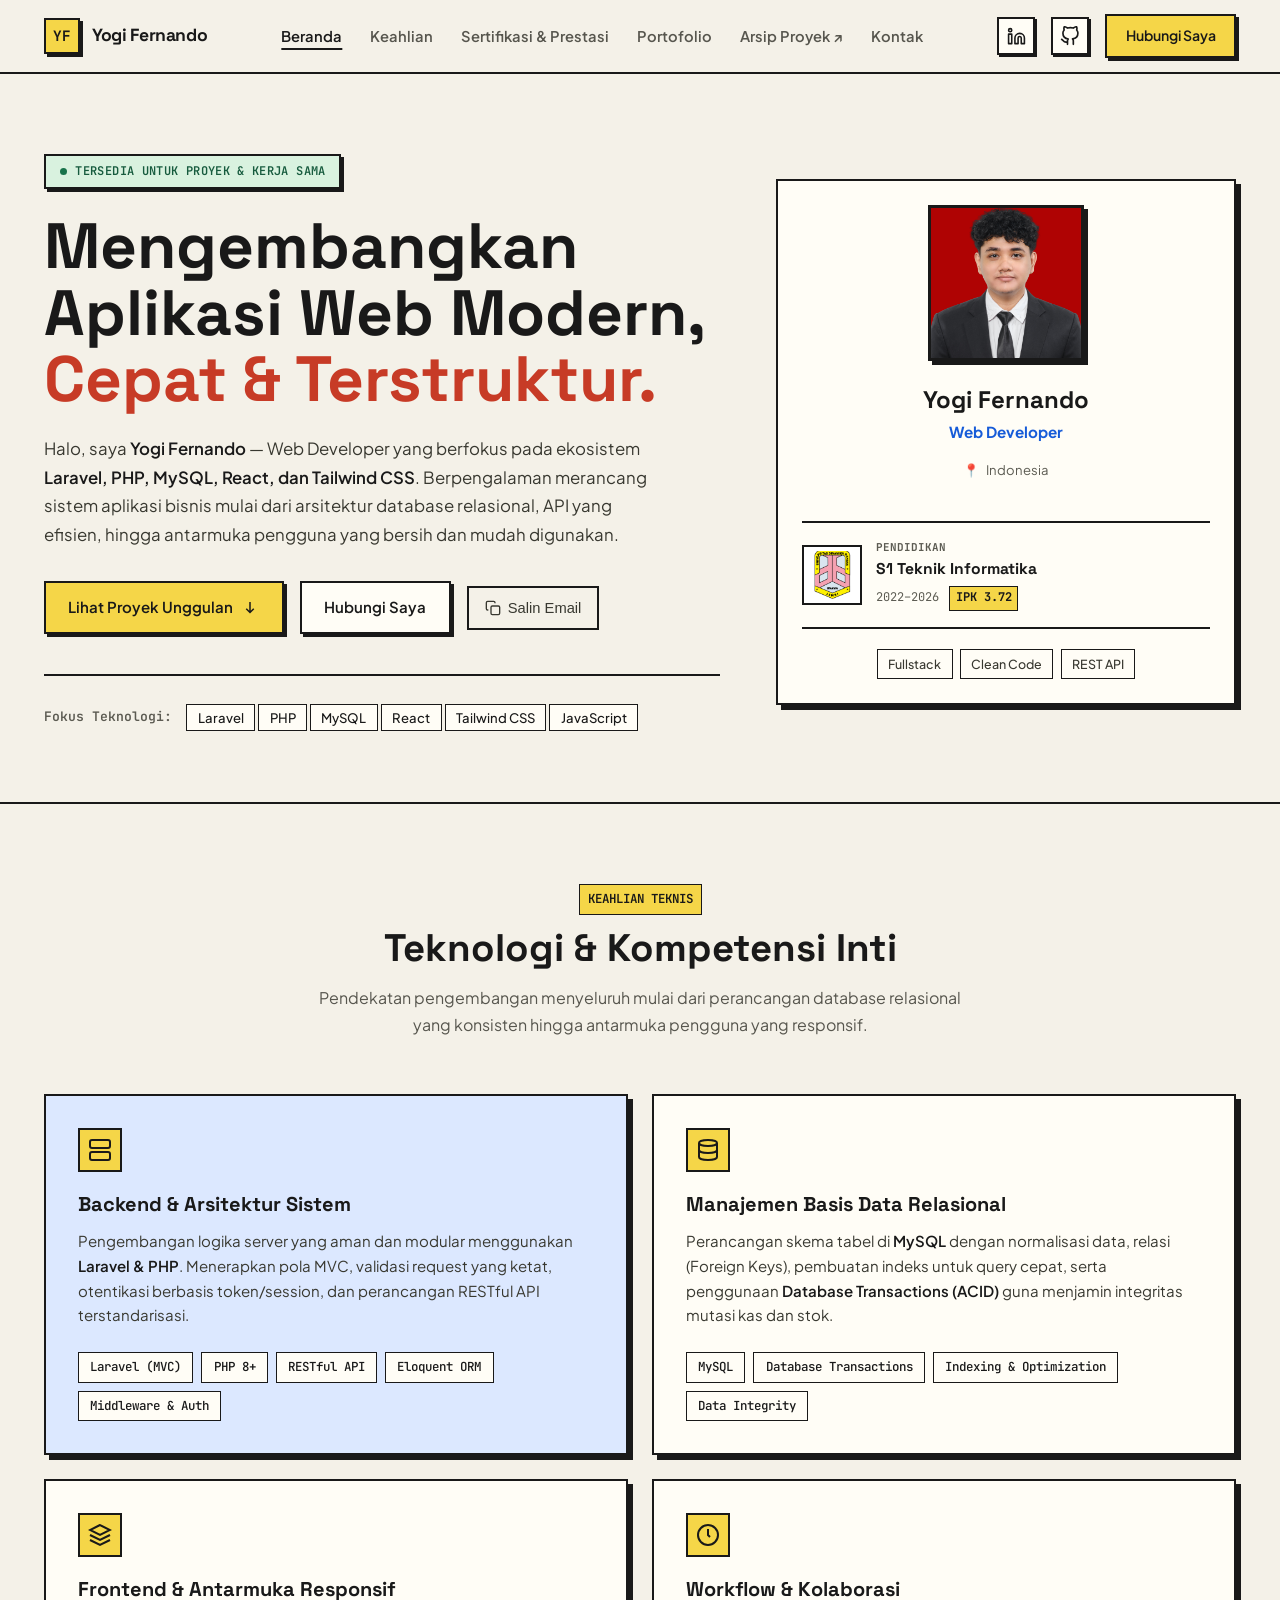
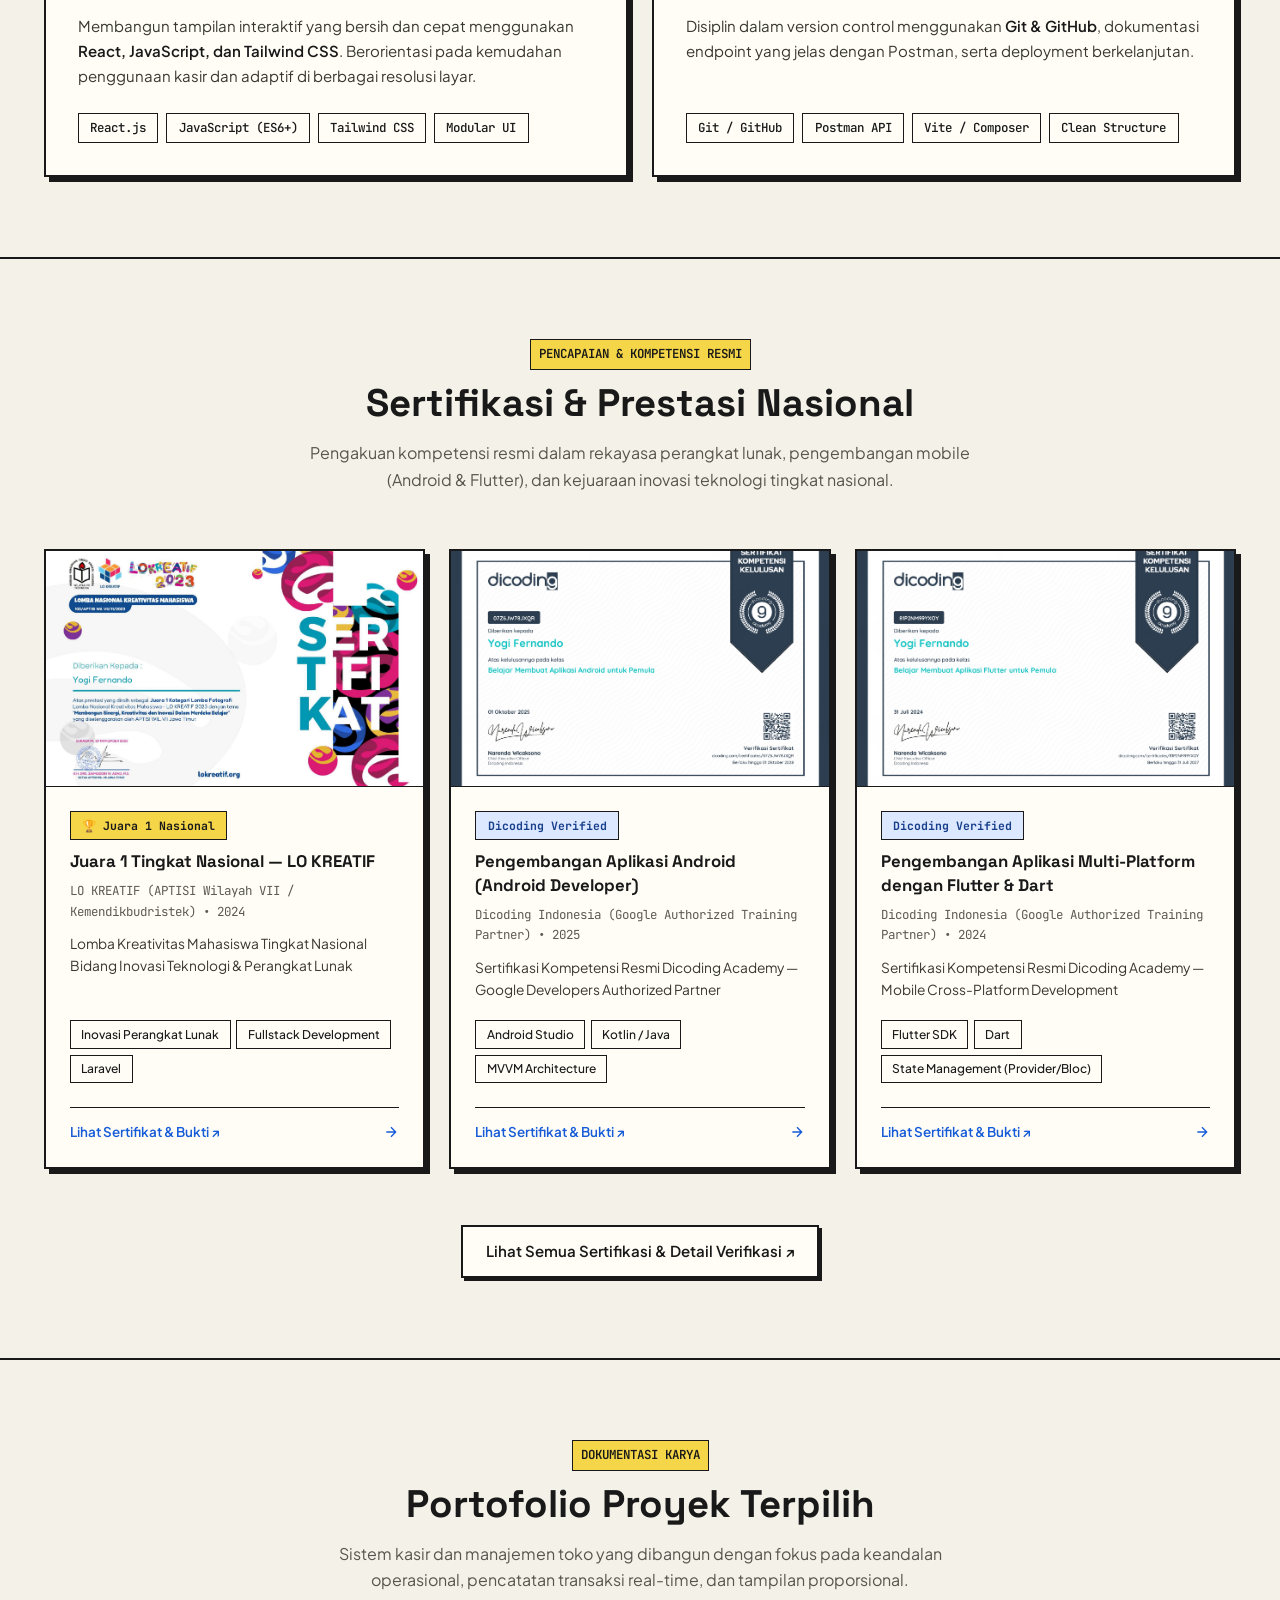
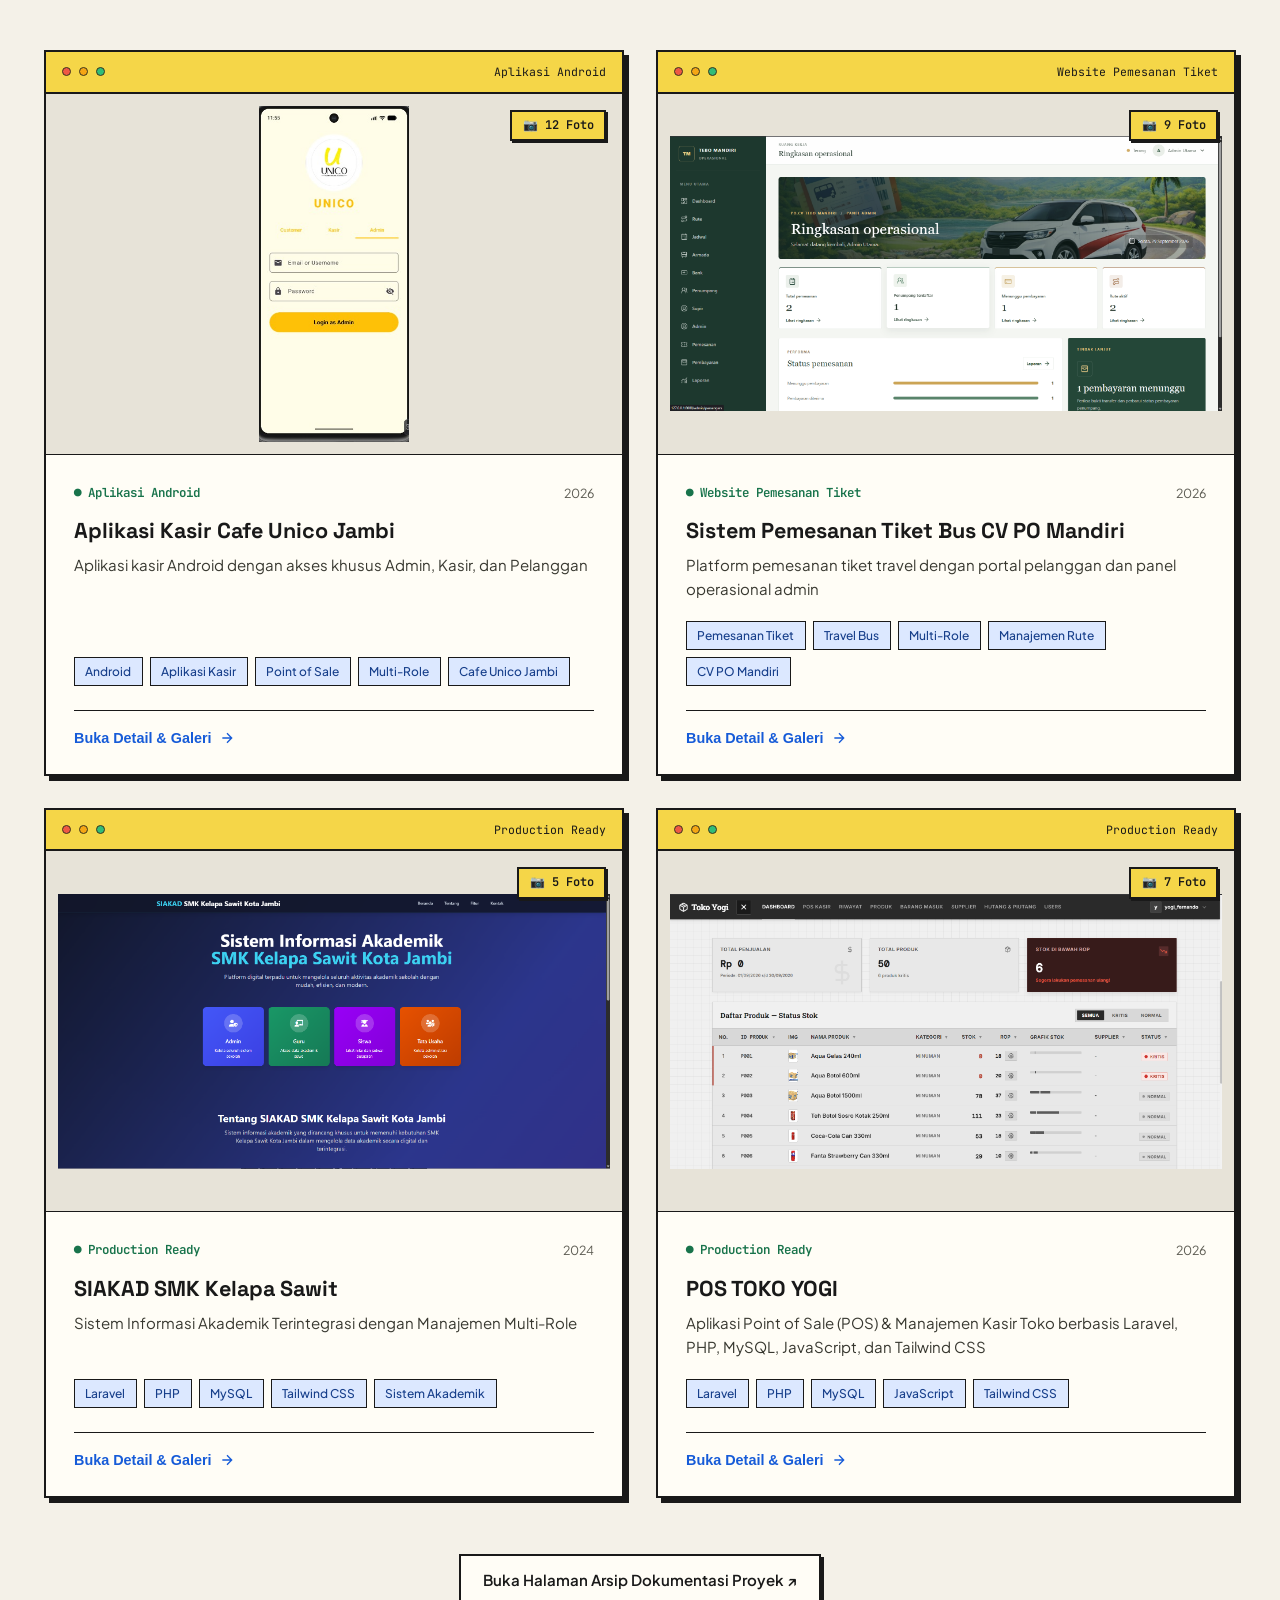
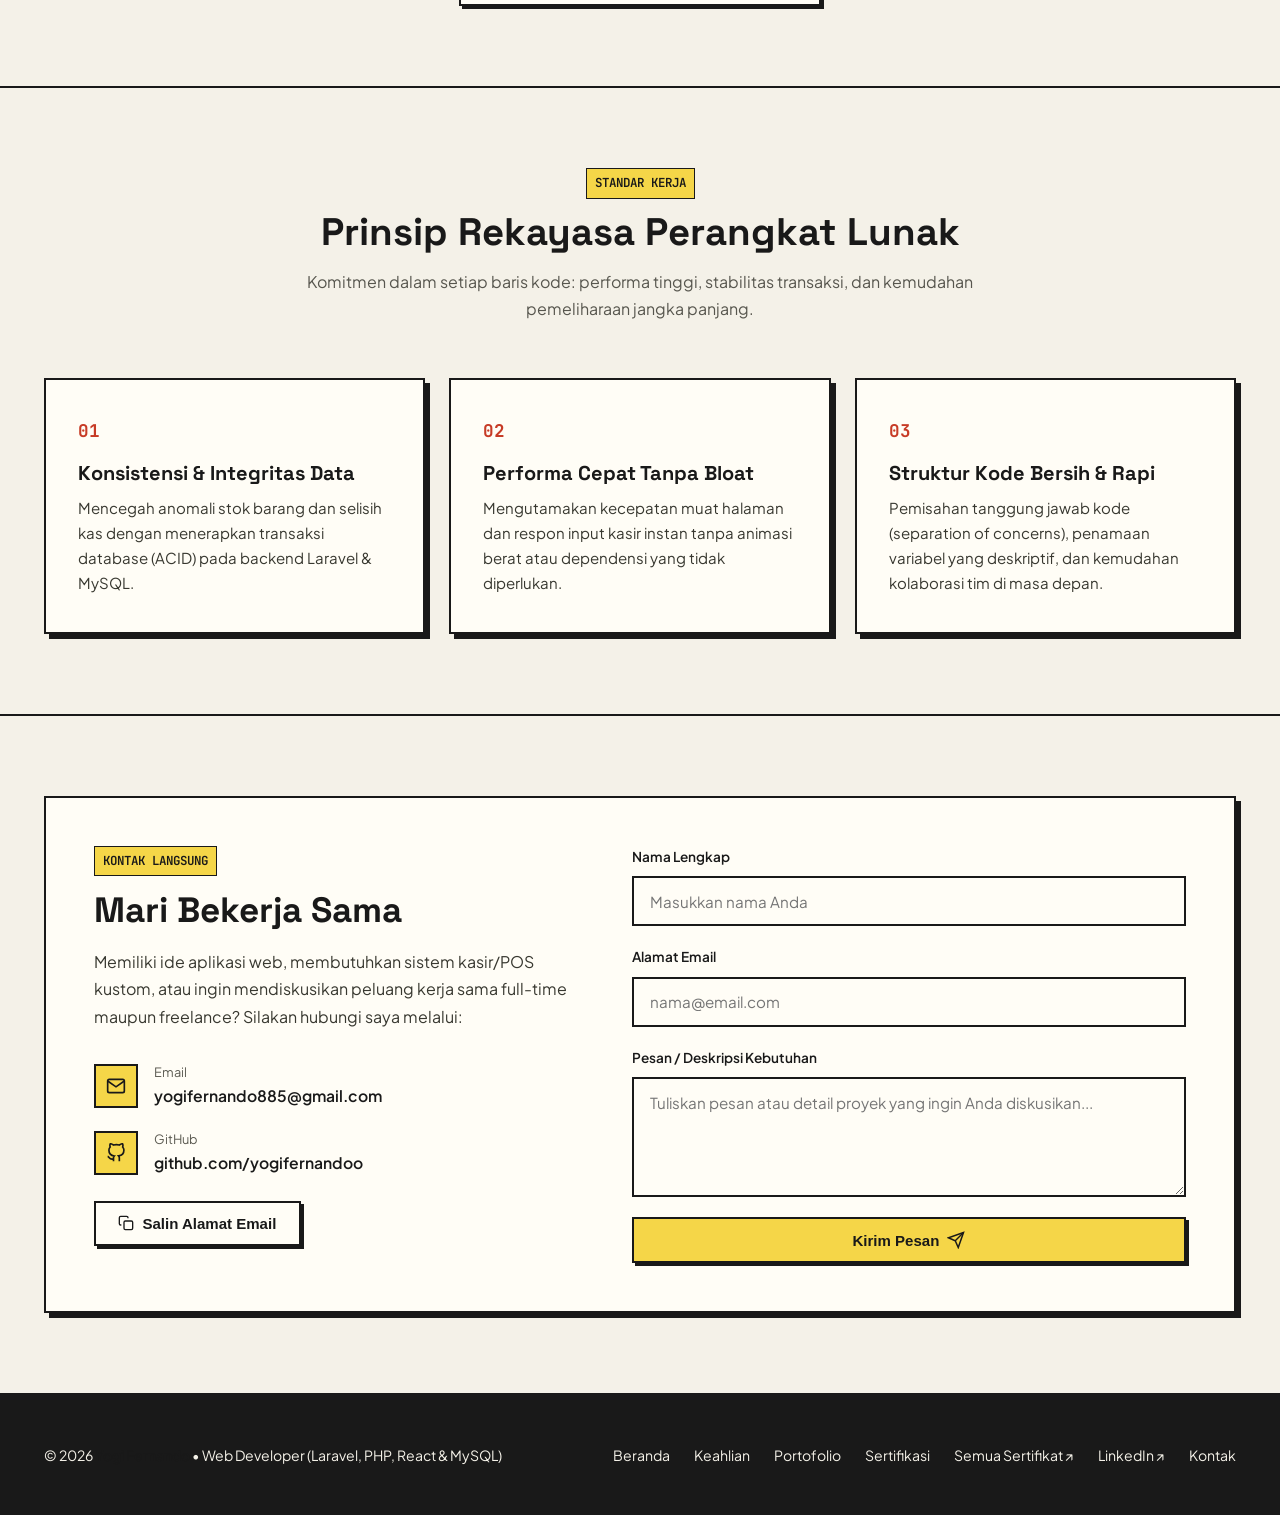
==== commit a8ab53e9: "Secure public portfolio and add CV PO Mandiri project" ====
--- a/index.html
+++ b/index.html
@@ -165,11 +165,6 @@
                   <span class="chip-item">REST API</span>
                 </div>
 
-                <div class="avatar-action-bar">
-                  <button id="btn-custom-avatar-guide" class="btn-admin-action" title="Ganti Foto Profil">
-                    <span>📷 Kelola Foto Profil</span>
-                  </button>
-                </div>
               </div>
             </div>
           </div>
@@ -591,167 +586,11 @@
     </div>
   </dialog>
 
-  <!-- ====================================================================
-       INTERACTIVE AVATAR CROPPER DIALOG (ADMIN)
-       ==================================================================== -->
-  <dialog id="avatar-guide-dialog">
-    <div class="modal-case-study-frame" style="max-width: 520px;">
-      <div class="modal-header-bar">
-        <h3>Kelola &amp; Crop Foto Profil</h3>
-        <button id="avatar-guide-close" class="btn-close-modal" aria-label="Tutup">✕</button>
-      </div>
-
-      <div style="padding: 1.5rem;">
-        <p style="font-size: 0.88rem; color: var(--text-muted); margin-bottom: 1.25rem;">
-          Pilih file foto dari perangkat Anda. Geser dan zoom untuk menyesuaikan lingkaran foto profil.
-        </p>
-
-        <input type="file" id="avatar-file-input" accept="image/*" class="form-input" style="margin-bottom: 1.25rem;">
-
-        <div class="cropper-container-box">
-          <canvas id="crop-canvas" width="320" height="320"></canvas>
-        </div>
-
-        <div style="margin-top: 1.2rem; display: flex; align-items: center; gap: 1rem;">
-          <span style="font-size: 0.85rem; color: var(--text-muted);">Zoom:</span>
-          <input type="range" id="crop-zoom-slider" min="0.5" max="3" step="0.05" value="1" style="flex-grow: 1;">
-        </div>
-
-        <div style="margin-top: 1.5rem; display: flex; gap: 0.75rem; justify-content: flex-end;">
-          <a id="btn-download-cropped" href="#" download="profile.png" class="btn-secondary" style="display: none;">
-            <span>💾 Unduh profile.png</span>
-          </a>
-          <button id="btn-apply-crop" class="btn-primary">
-            <span>Terapkan Foto</span>
-          </button>
-        </div>
-      </div>
-    </div>
-  </dialog>
-
-  <!-- ====================================================================
-       CRUD MODAL UNTUK PROYEK (ADMIN)
-       ==================================================================== -->
-  <dialog id="project-crud-dialog">
-    <div class="modal-case-study-frame" style="max-width: 640px;">
-      <div class="modal-header-bar">
-        <h3 id="crud-modal-title">Kelola Data Proyek</h3>
-        <button id="crud-modal-close" class="btn-close-modal" aria-label="Tutup Dialog">✕</button>
-      </div>
-
-      <form id="project-crud-form" style="padding: 1.5rem;">
-        <input type="hidden" id="crud-project-id">
-
-        <div class="form-group">
-          <label for="crud-title">Judul Proyek</label>
-          <input type="text" id="crud-title" class="form-input" placeholder="Contoh: POS TOKO YOGI" required>
-        </div>
-
-        <div class="form-group">
-          <label for="crud-subtitle">Subjudul / Ringkasan Singkat</label>
-          <input type="text" id="crud-subtitle" class="form-input" placeholder="Aplikasi Point of Sale berbasis Laravel..." required>
-        </div>
-
-        <div class="form-group">
-          <label for="crud-overview">Deskripsi Lengkap / Latar Belakang</label>
-          <textarea id="crud-overview" class="form-textarea" placeholder="Jelaskan tujuan dan fungsi sistem ini..." required></textarea>
-        </div>
-
-        <div style="display: grid; grid-template-columns: 1fr 1fr; gap: 1rem;">
-          <div class="form-group">
-            <label for="crud-tags">Teknologi (Pisahkan Koma)</label>
-            <input type="text" id="crud-tags" class="form-input" placeholder="Laravel, PHP, MySQL, Tailwind CSS">
-          </div>
-          <div class="form-group">
-            <label for="crud-status">Status Proyek</label>
-            <input type="text" id="crud-status" class="form-input" placeholder="Production Ready">
-          </div>
-        </div>
-
-        <div style="display: grid; grid-template-columns: 1fr 1fr; gap: 1rem;">
-          <div class="form-group">
-            <label for="crud-year">Tahun</label>
-            <input type="text" id="crud-year" class="form-input" placeholder="2026">
-          </div>
-          <div class="form-group">
-            <label for="crud-github">Tautan GitHub Repository (Opsional)</label>
-            <input type="url" id="crud-github" class="form-input" placeholder="https://github.com/yogifernandoo/repo">
-          </div>
-        </div>
-
-        <div class="form-group">
-          <label for="crud-live">Tautan Live Website (Opsional)</label>
-          <input type="url" id="crud-live" class="form-input" placeholder="https://website.com">
-        </div>
-
-        <div class="form-group">
-          <label for="crud-features">Fitur Utama (Satu per baris)</label>
-          <textarea id="crud-features" class="form-textarea" style="min-height: 80px;" placeholder="Sistem Transaksi Kasir Cepat&#10;Manajemen Stok Real-time&#10;Cetak Struk Nota"></textarea>
-        </div>
-
-        <div style="display: flex; justify-content: flex-end; gap: 0.75rem; margin-top: 1.5rem;">
-          <button type="button" onclick="document.getElementById('project-crud-dialog').close()" class="btn-secondary">
-            Batal
-          </button>
-          <button type="submit" class="btn-primary">
-            <span>Simpan Data Proyek</span>
-          </button>
-        </div>
-      </form>
-    </div>
-  </dialog>
-
-  <!-- ====================================================================
-       ADMIN LOGIN DIALOG (TERSEMBUNYI — Dipicu via Ctrl+Shift+A)
-       ==================================================================== -->
-  <dialog id="admin-login-dialog" aria-labelledby="admin-login-title">
-    <div class="modal-case-study-frame" style="max-width: 420px;">
-      <div class="modal-header-bar">
-        <div class="modal-title-group">
-          <h3 id="admin-login-title">🔐 Portal Admin</h3>
-        </div>
-        <button id="admin-login-close" class="btn-close-modal" aria-label="Tutup">✕</button>
-      </div>
-
-      <form id="admin-login-form" style="padding: 1.75rem;">
-        <p style="font-size: 0.88rem; color: var(--text-muted); margin-bottom: 1.5rem; line-height: 1.6;">
-          Masukkan kata sandi untuk mengaktifkan Mode Admin. Area ini hanya untuk <strong style="color: var(--text-heading);">Yogi Fernando</strong>.
-        </p>
-
-        <div class="form-group" style="margin-bottom: 1.25rem;">
-          <label for="admin-password-input" style="font-size: 0.85rem; font-weight: 600; color: var(--text-heading); margin-bottom: 0.5rem; display: block;">Kata Sandi</label>
-          <input
-            type="password"
-            id="admin-password-input"
-            class="form-input"
-            placeholder="Masukkan kata sandi admin..."
-            autocomplete="current-password"
-            required
-          >
-        </div>
-
-        <p id="admin-login-error" style="display: none; color: #ef4444; font-size: 0.85rem; margin-bottom: 1rem; font-weight: 500;">
-          ⚠️ Kata sandi salah. Akses ditolak.
-        </p>
-
-        <button type="submit" class="btn-primary" style="width: 100%; justify-content: center;">
-          <span>Masuk Mode Admin</span>
-          <svg width="16" height="16" viewBox="0 0 24 24" fill="none" stroke="currentColor" stroke-width="2">
-            <path d="M15 3h4a2 2 0 0 1 2 2v14a2 2 0 0 1-2 2h-4"/>
-            <polyline points="10 17 15 12 10 7"/>
-            <line x1="15" y1="12" x2="3" y2="12"/>
-          </svg>
-        </button>
-      </form>
-    </div>
-  </dialog>
-
   <!-- Scripts -->
 
   <script src="data/projects-data.js"></script>
   <script src="data/certificates-data.js"></script>
-  <script src="js/admin-auth.js"></script>
-  <script src="js/projects.js"></script>
+  <script src="js/projects-public.js"></script>
   <script src="js/certificates.js"></script>
   <script src="js/main.js"></script>
 </body>
--- a/css/style.css
+++ b/css/style.css
@@ -508,22 +508,6 @@
   font-size: 0.78rem;
   font-weight: 500;
   color: var(--text-muted);
-}
-
-.avatar-action-bar {
-  margin-top: 1.25rem;
-  display: none; /* Otomatis aktif saat Yogi login */
-}
-
-.btn-admin-action {
-  padding: 0.4rem 0.85rem;
-  border-radius: var(--radius-sm);
-  background: rgba(56, 189, 248, 0.1);
-  border: 1px solid var(--border-active);
-  color: var(--accent-cyan);
-  font-size: 0.8rem;
-  font-weight: 600;
-  cursor: pointer;
 }
 
 /* ==============================================================================
@@ -862,35 +846,6 @@
 .portfolio-archive-link-wrap {
   text-align: center;
   margin-top: 3.5rem;
-}
-
-/* Card Admin Action Bar */
-.card-admin-action-bar {
-  position: absolute;
-  top: 0.5rem;
-  left: 0.5rem;
-  display: flex;
-  gap: 0.4rem;
-  z-index: 5;
-}
-
-.btn-card-edit, .btn-card-delete {
-  padding: 0.25rem 0.5rem;
-  border-radius: var(--radius-xs);
-  font-size: 0.75rem;
-  font-weight: 600;
-  cursor: pointer;
-  border: 1px solid var(--border-subtle);
-}
-
-.btn-card-edit {
-  background: rgba(14, 18, 30, 0.9);
-  color: var(--accent-cyan);
-}
-
-.btn-card-delete {
-  background: rgba(14, 18, 30, 0.9);
-  color: #ef4444;
 }
 
 /* ==============================================================================
@@ -1369,17 +1324,6 @@
 .cosmic-toast.toast-show {
   opacity: 1;
   transform: translateY(0);
-}
-
-/* Avatar Cropper Box */
-.cropper-container-box {
-  width: 320px;
-  height: 320px;
-  margin: 0 auto;
-  border-radius: var(--radius-md);
-  overflow: hidden;
-  background: #070912;
-  border: 1px solid var(--border-subtle);
 }
 
 /* ==============================================================================
@@ -2258,7 +2202,6 @@
 .btn-primary,
 .btn-secondary,
 .btn-ghost,
-.btn-admin-action,
 .cert-filter-btn,
 .form-input,
 .form-textarea,
@@ -2359,6 +2302,7 @@
   border-radius: 0;
   background: #dce8ff;
   box-shadow: 4px 4px 0 #191919;
+  object-position: center 25%;
 }
 .profile-role { color: #165bd8; font-weight: 700; }
 .chip-item { color: #383830; }
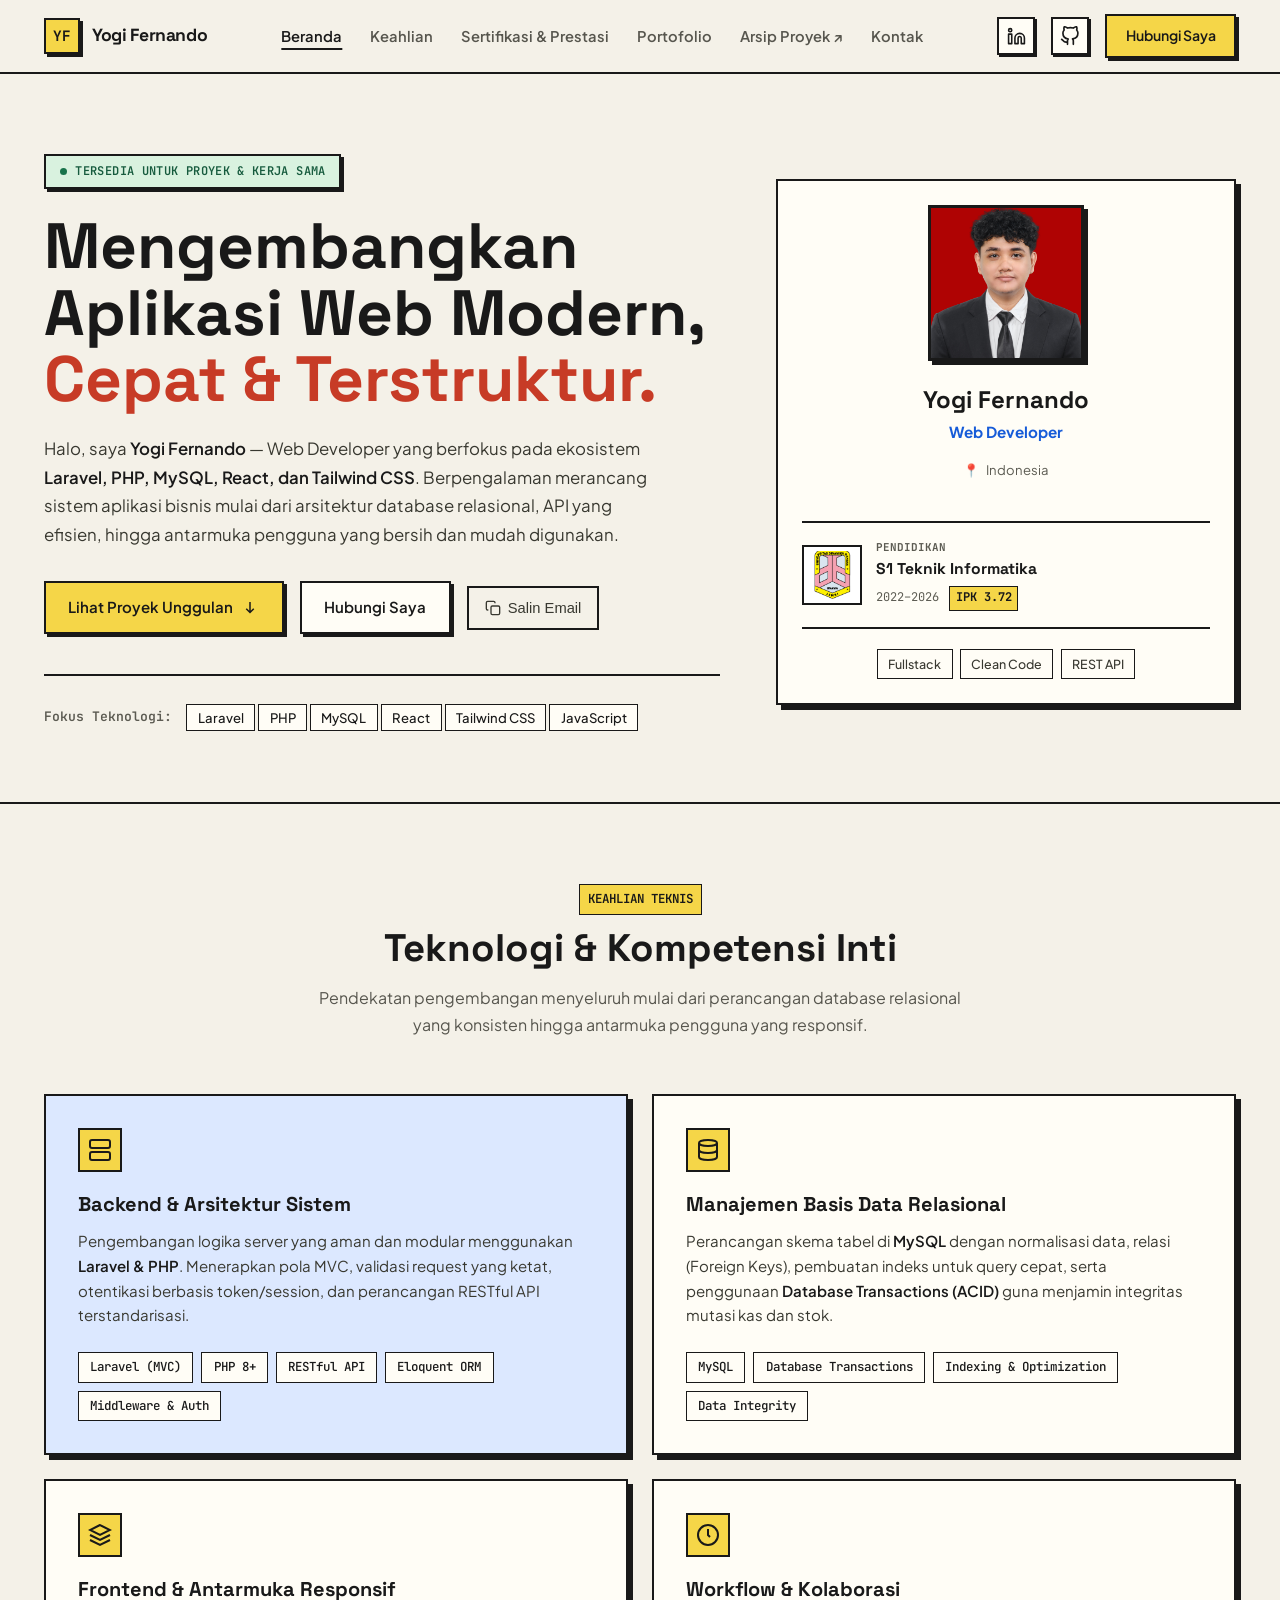
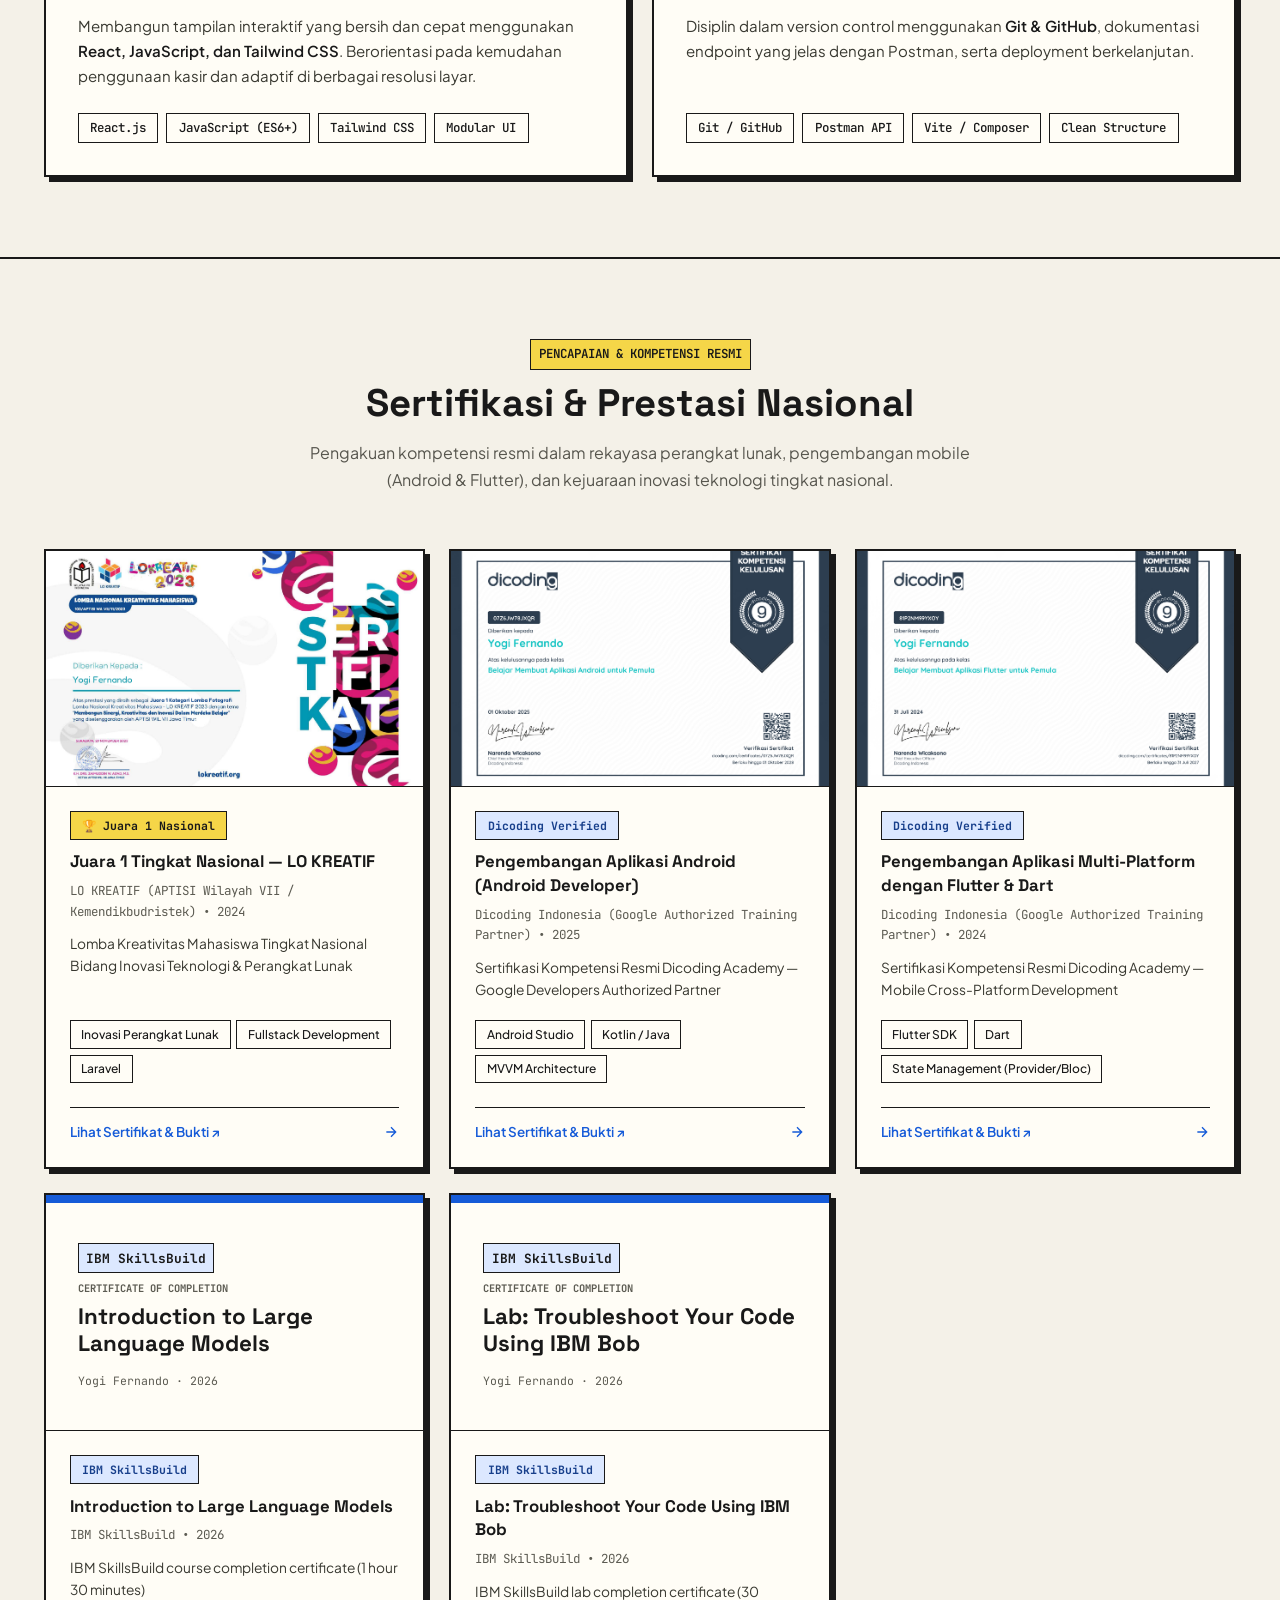
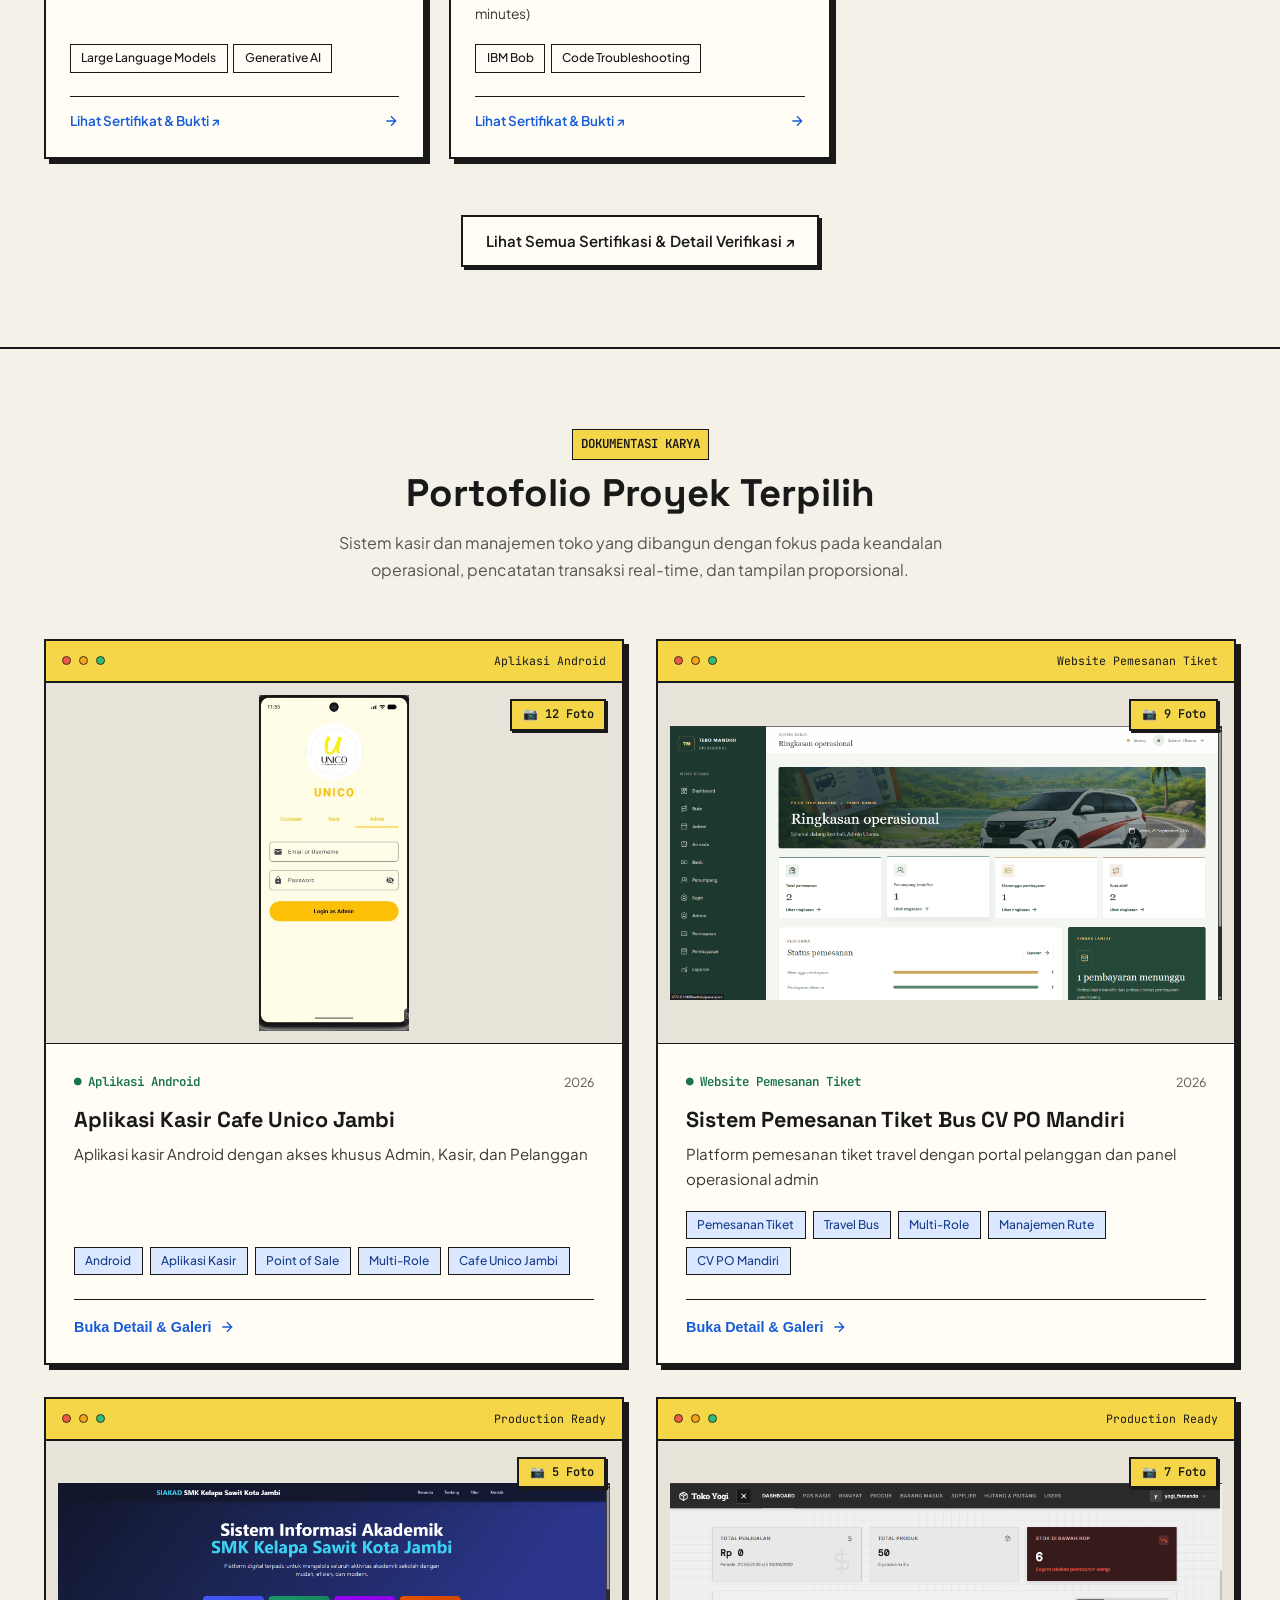
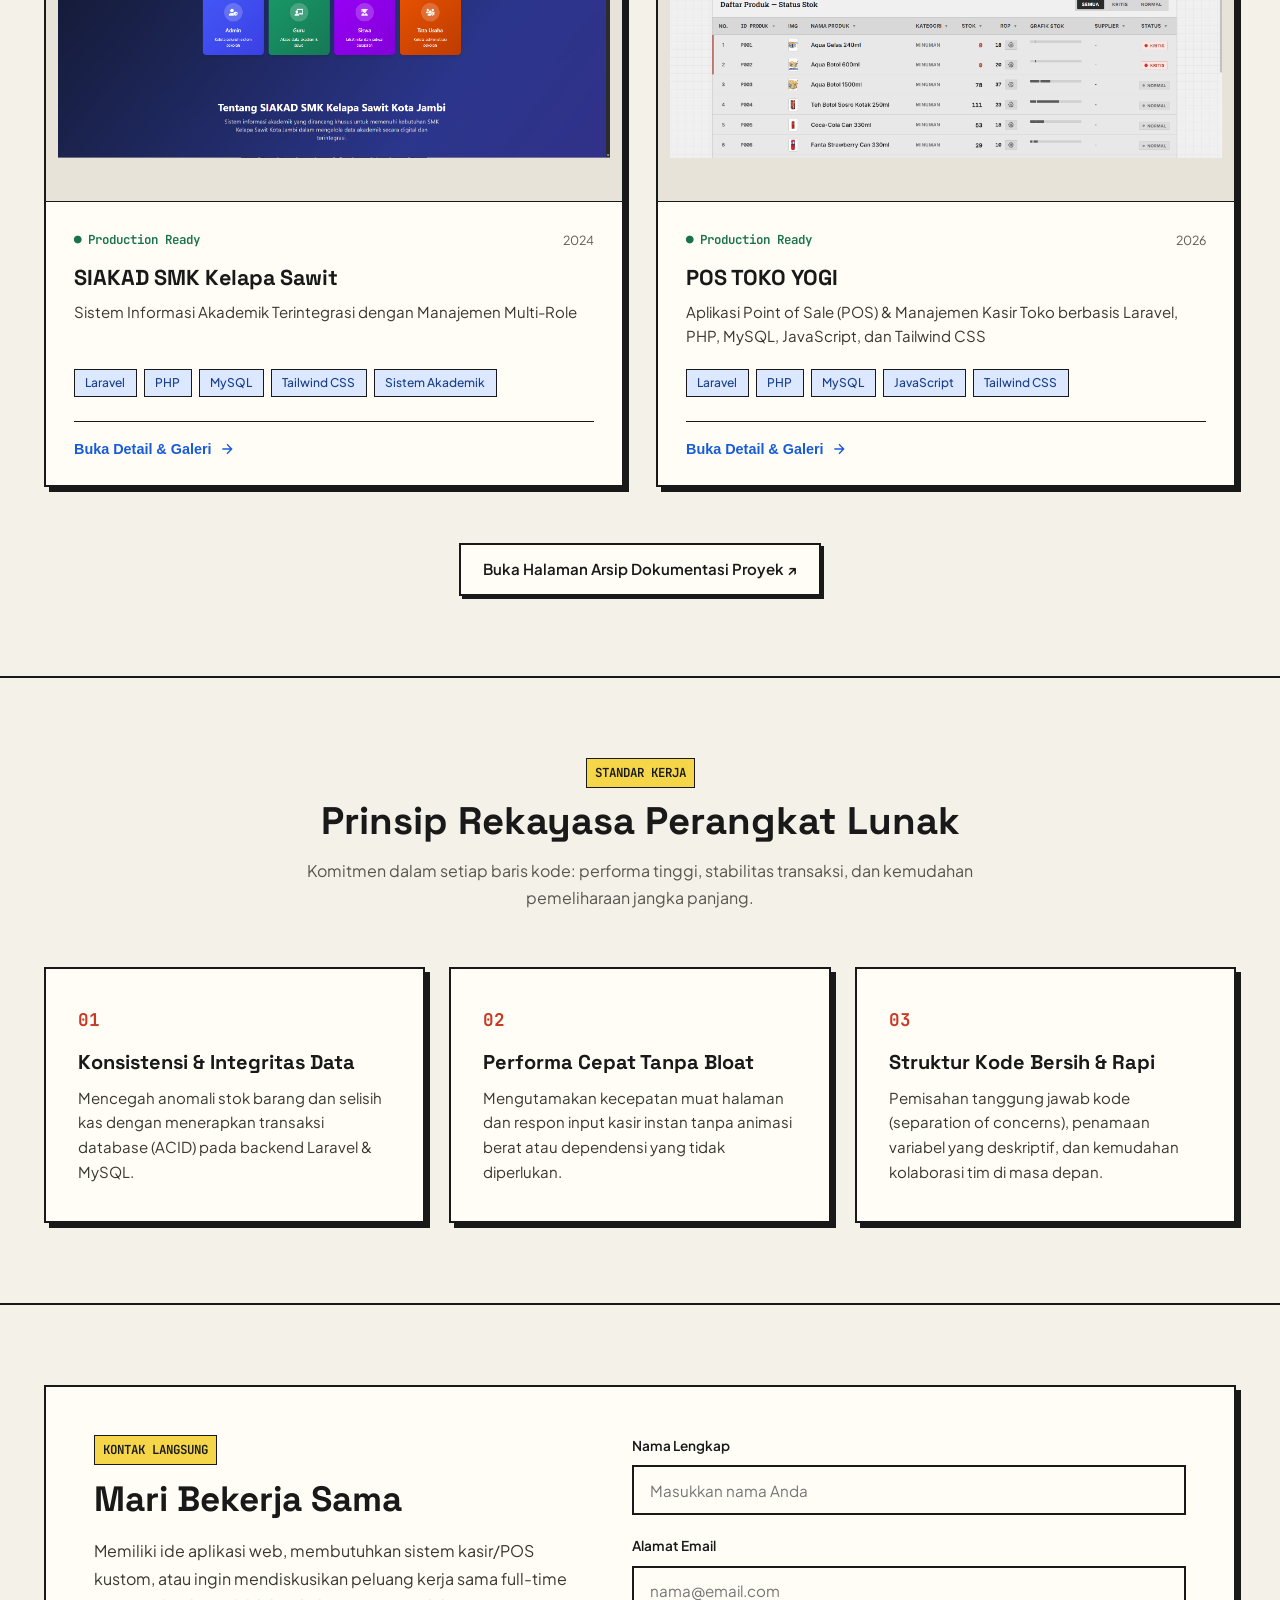
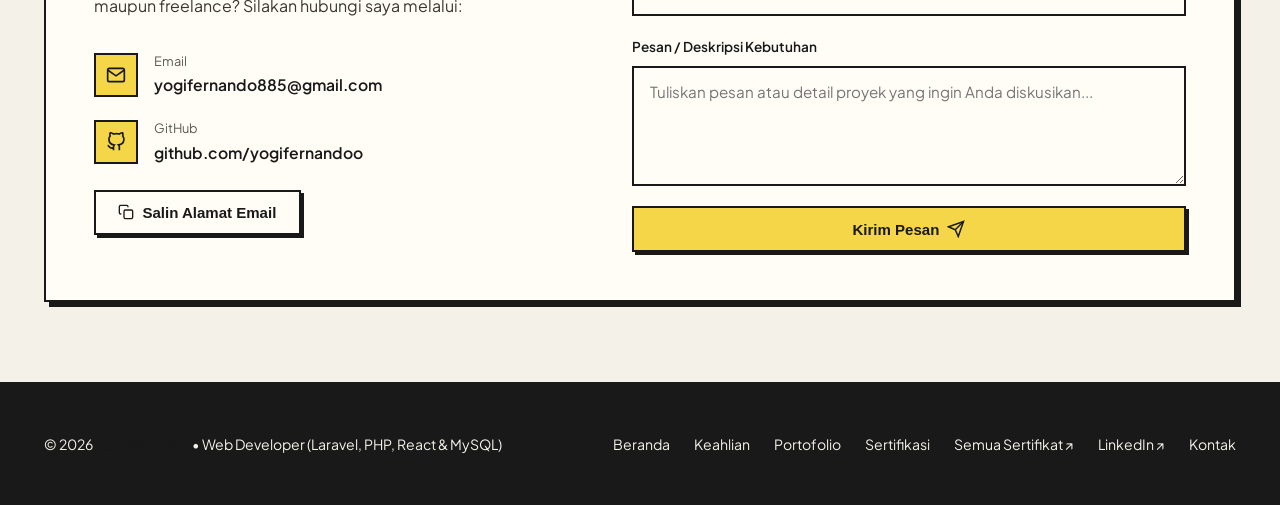
==== commit a591ce83: "feat: add rotated IBM SkillsBuild certificates" ====
--- a/index.html
+++ b/index.html
@@ -551,6 +551,9 @@
         <div class="modal-cert-viewport">
           <span class="cert-floating-badge cert-badge-gold" id="modal-cert-badge">Verified</span>
           <img id="modal-cert-image" src="" alt="Sertifikat Dokumentasi">
+          <div class="certificate-pdf-wrap modal-certificate-pdf-wrap" id="modal-cert-pdf-wrap" hidden>
+            <iframe id="modal-cert-pdf" class="certificate-pdf-frame" title="Pratinjau PDF Sertifikat" tabindex="-1" aria-hidden="true"></iframe>
+          </div>
           <div id="modal-cert-fallback" class="modal-fallback-box" style="display: none;">
             <span class="modal-fallback-icon" id="modal-fallback-icon">🏆</span>
             <h4 id="modal-fallback-title" style="margin-bottom: 0.5rem;">Sertifikat Terverifikasi</h4>
@@ -578,6 +581,9 @@
         </div>
 
         <div class="modal-footer-actions">
+          <a id="modal-cert-pdf-link" href="#" target="_blank" rel="noopener noreferrer" class="btn-secondary" hidden>
+            <span>Buka PDF Sertifikat ↗</span>
+          </a>
           <a id="modal-cert-linkedin" href="https://www.linkedin.com/in/yogi-fernando1" target="_blank" rel="noopener noreferrer" class="btn-primary">
             <span>Lihat Profil LinkedIn ↗</span>
           </a>
--- a/css/style.css
+++ b/css/style.css
@@ -2499,3 +2499,86 @@
   font-weight: 700;
 }
 
+.certificate-pdf-cover {
+  position: absolute;
+  inset: 0;
+  display: flex;
+  flex-direction: column;
+  align-items: flex-start;
+  justify-content: center;
+  gap: 0.45rem;
+  overflow: hidden;
+  padding: clamp(1rem, 4vw, 2rem);
+  background: #fffdf6;
+  border-top: 8px solid #165bd8;
+  color: #191919;
+  text-align: left;
+}
+
+.certificate-pdf-cover-brand {
+  padding: 0.2rem 0.45rem;
+  background: #dce8ff;
+  border: 1.5px solid #191919;
+  font-family: var(--font-mono);
+  font-size: 0.8rem;
+  font-weight: 700;
+}
+
+.certificate-pdf-cover-label {
+  color: #5c5b52;
+  font-family: var(--font-mono);
+  font-size: 0.65rem;
+  font-weight: 700;
+  text-transform: uppercase;
+}
+
+.certificate-pdf-cover-title {
+  max-width: 34rem;
+  font-family: var(--font-heading);
+  font-size: clamp(1rem, 2vw, 1.4rem);
+  line-height: 1.2;
+}
+
+.certificate-pdf-cover-recipient {
+  margin-top: 0.35rem;
+  color: #5c5b52;
+  font-family: var(--font-mono);
+  font-size: 0.72rem;
+}
+
+.certificate-pdf-wrap {
+  position: absolute;
+  inset: 0;
+  overflow: hidden;
+  display: flex;
+  align-items: center;
+  justify-content: center;
+  background: #fff;
+}
+
+.certificate-pdf-wrap[hidden],
+.modal-footer-actions a[hidden] { display: none; }
+.cert-floating-badge[hidden] { display: none; }
+
+.certificate-pdf-frame {
+  position: absolute;
+  top: 50%;
+  left: 50%;
+  width: 68.75%;
+  height: 145.45%;
+  border: 0;
+  background: #fff;
+  pointer-events: none;
+  transform: translate(-50%, -50%) rotate(var(--certificate-rotation, 90deg));
+}
+
+.modal-cert-viewport.has-pdf {
+  min-height: 0;
+  max-height: none;
+  aspect-ratio: 16 / 11;
+  display: block;
+  background: #fff;
+}
+
+.modal-certificate-pdf-wrap { z-index: 1; }
+
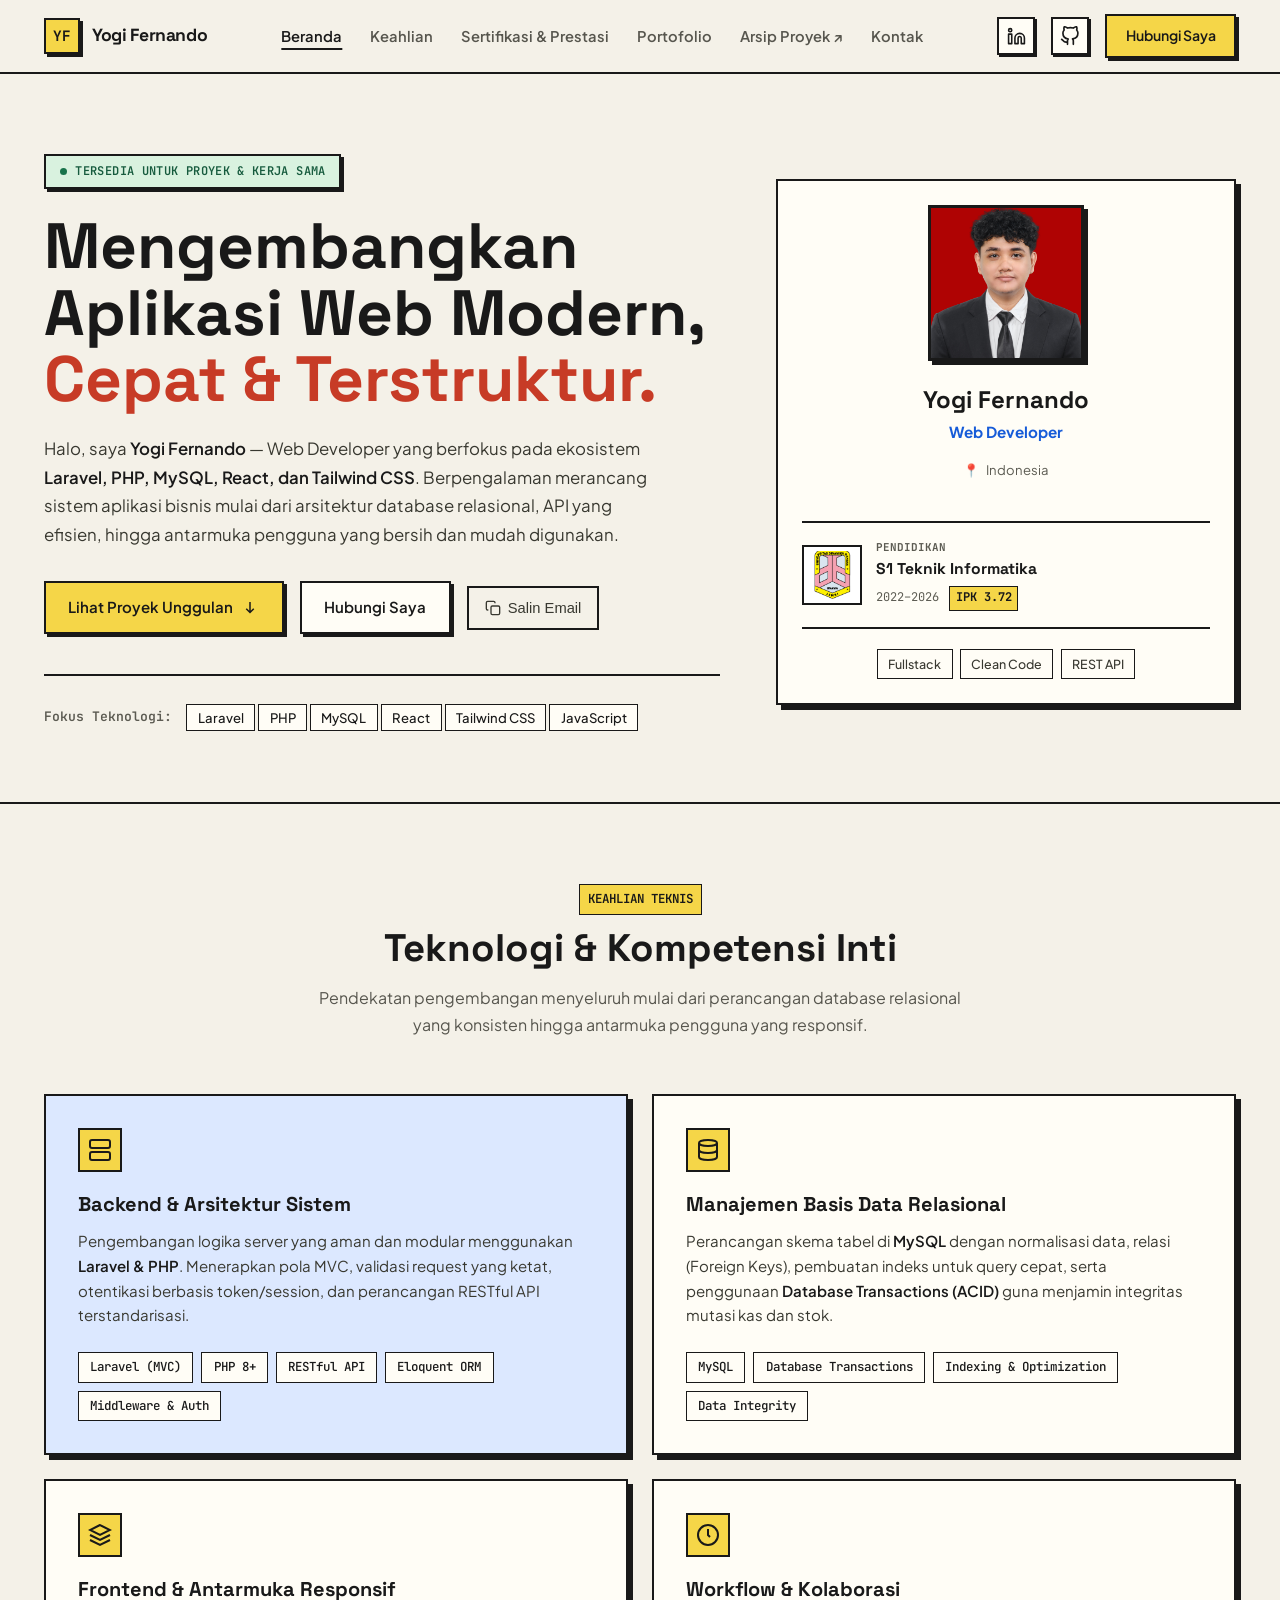
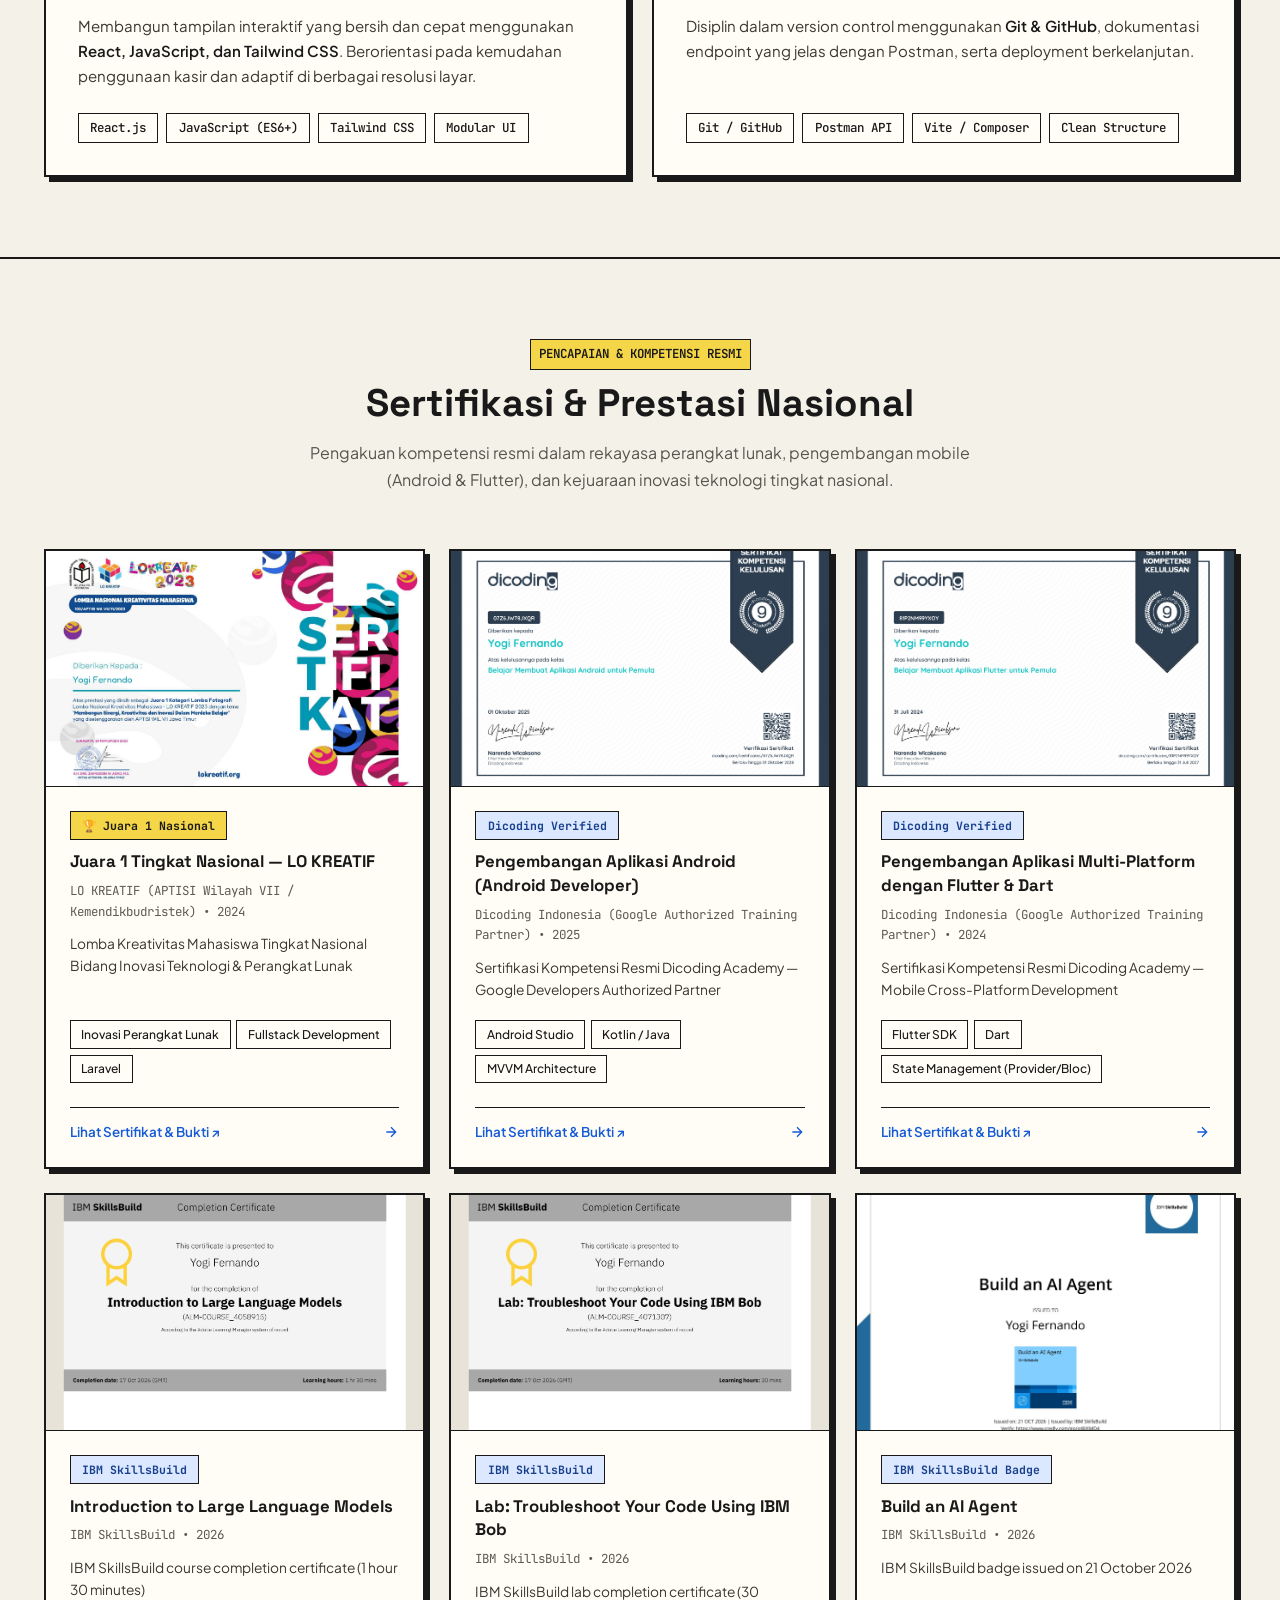
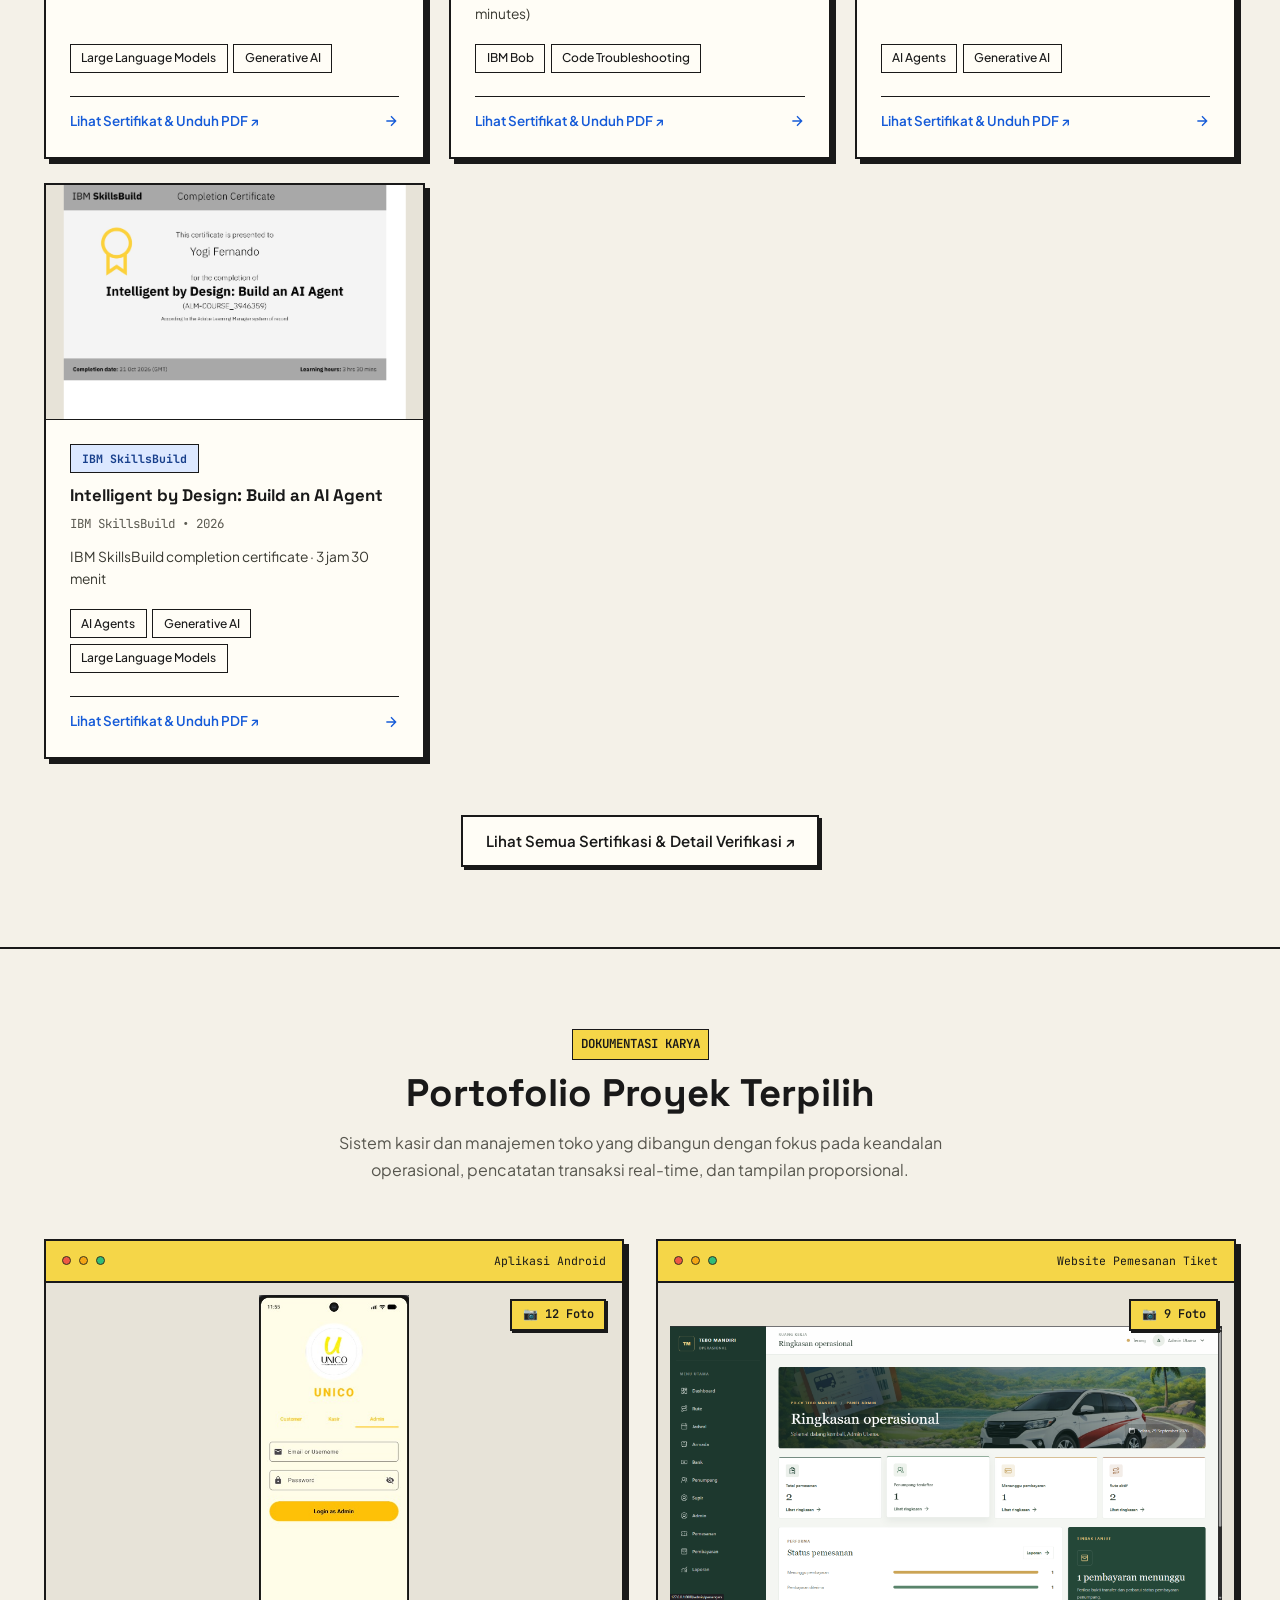
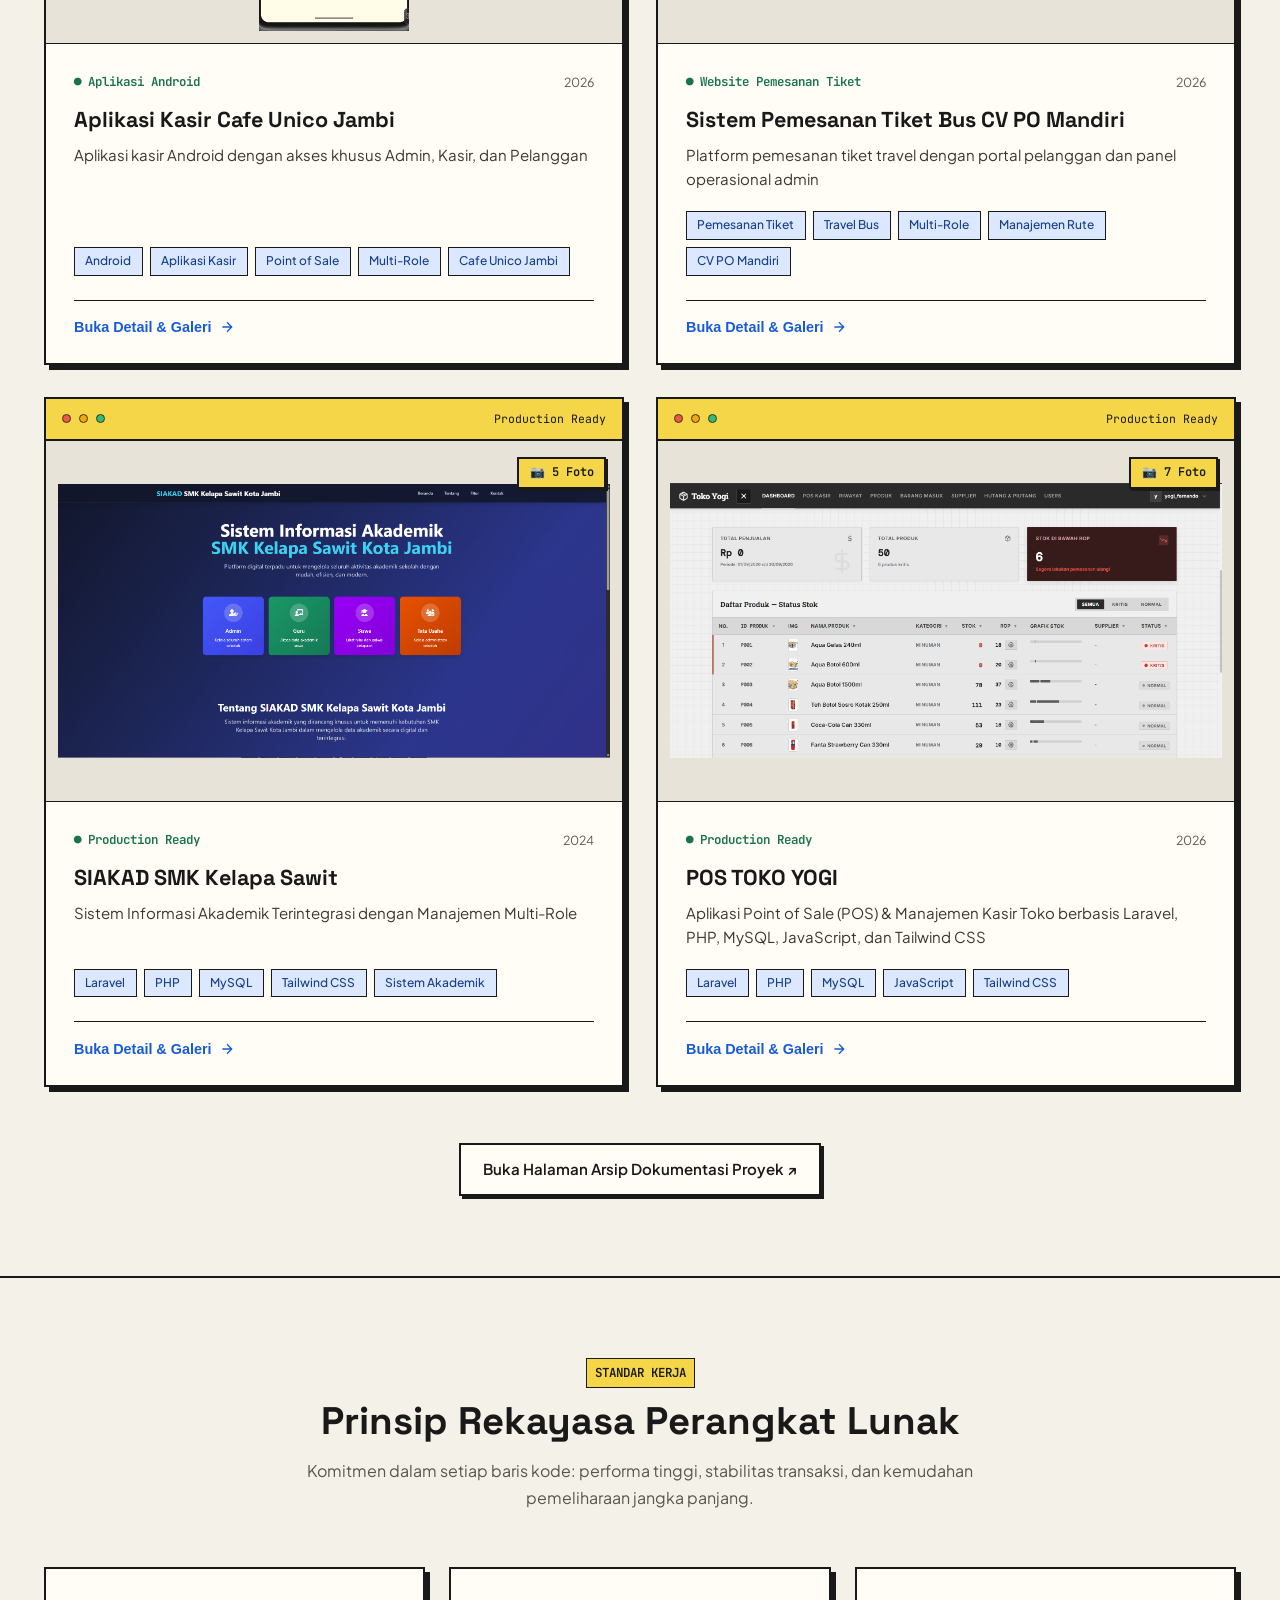
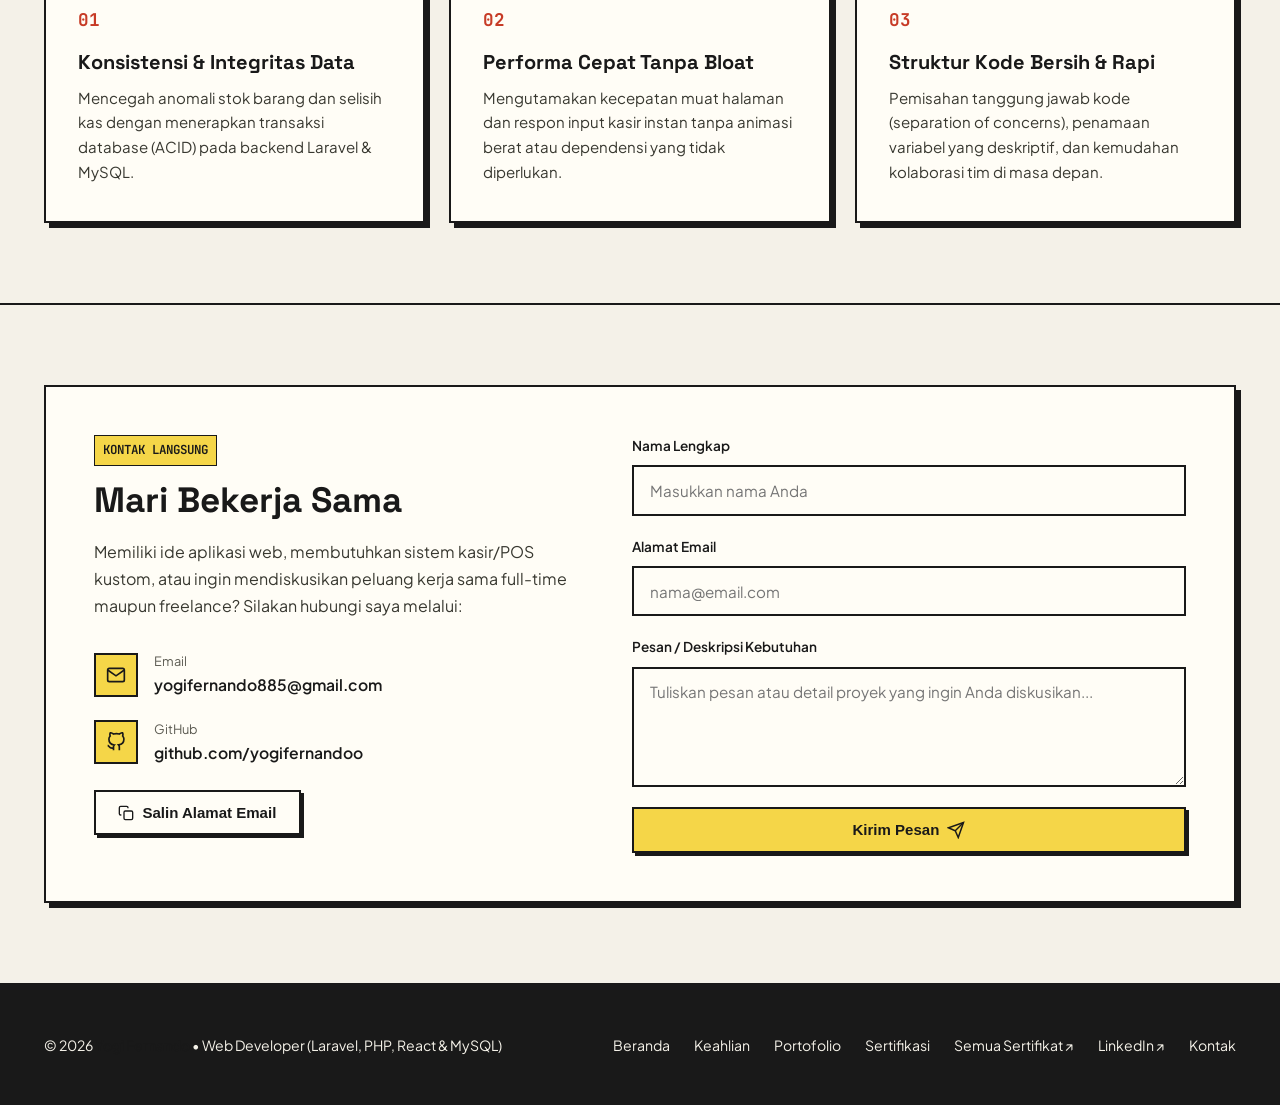
==== commit 85414e81: "feat: add IBM AI certificates and JPG previews" ====
--- a/index.html
+++ b/index.html
@@ -551,9 +551,6 @@
         <div class="modal-cert-viewport">
           <span class="cert-floating-badge cert-badge-gold" id="modal-cert-badge">Verified</span>
           <img id="modal-cert-image" src="" alt="Sertifikat Dokumentasi">
-          <div class="certificate-pdf-wrap modal-certificate-pdf-wrap" id="modal-cert-pdf-wrap" hidden>
-            <iframe id="modal-cert-pdf" class="certificate-pdf-frame" title="Pratinjau PDF Sertifikat" tabindex="-1" aria-hidden="true"></iframe>
-          </div>
           <div id="modal-cert-fallback" class="modal-fallback-box" style="display: none;">
             <span class="modal-fallback-icon" id="modal-fallback-icon">🏆</span>
             <h4 id="modal-fallback-title" style="margin-bottom: 0.5rem;">Sertifikat Terverifikasi</h4>
@@ -581,8 +578,8 @@
         </div>
 
         <div class="modal-footer-actions">
-          <a id="modal-cert-pdf-link" href="#" target="_blank" rel="noopener noreferrer" class="btn-secondary" hidden>
-            <span>Buka PDF Sertifikat ↗</span>
+          <a id="modal-cert-pdf-link" href="#" download class="btn-secondary" hidden>
+            <span>Unduh PDF Sertifikat ↓</span>
           </a>
           <a id="modal-cert-linkedin" href="https://www.linkedin.com/in/yogi-fernando1" target="_blank" rel="noopener noreferrer" class="btn-primary">
             <span>Lihat Profil LinkedIn ↗</span>
--- a/css/style.css
+++ b/css/style.css
@@ -1625,6 +1625,24 @@
   object-position: center;
   transition: transform 0.4s ease;
   display: block;
+}
+
+.certificate-image-rotated {
+  position: absolute !important;
+  top: 50%;
+  left: 50%;
+  width: auto !important;
+  height: 145.45% !important;
+  max-width: none !important;
+  max-height: none !important;
+  object-fit: contain !important;
+  transform: translate(-50%, -50%) rotate(var(--certificate-image-rotation, 90deg)) !important;
+}
+
+.modal-cert-viewport.has-rotated-image {
+  min-height: 0;
+  max-height: none;
+  aspect-ratio: 16 / 11;
 }
 
 .cert-preview-card:hover .cert-preview-card-img-wrap img {
@@ -2499,86 +2517,5 @@
   font-weight: 700;
 }
 
-.certificate-pdf-cover {
-  position: absolute;
-  inset: 0;
-  display: flex;
-  flex-direction: column;
-  align-items: flex-start;
-  justify-content: center;
-  gap: 0.45rem;
-  overflow: hidden;
-  padding: clamp(1rem, 4vw, 2rem);
-  background: #fffdf6;
-  border-top: 8px solid #165bd8;
-  color: #191919;
-  text-align: left;
-}
-
-.certificate-pdf-cover-brand {
-  padding: 0.2rem 0.45rem;
-  background: #dce8ff;
-  border: 1.5px solid #191919;
-  font-family: var(--font-mono);
-  font-size: 0.8rem;
-  font-weight: 700;
-}
-
-.certificate-pdf-cover-label {
-  color: #5c5b52;
-  font-family: var(--font-mono);
-  font-size: 0.65rem;
-  font-weight: 700;
-  text-transform: uppercase;
-}
-
-.certificate-pdf-cover-title {
-  max-width: 34rem;
-  font-family: var(--font-heading);
-  font-size: clamp(1rem, 2vw, 1.4rem);
-  line-height: 1.2;
-}
-
-.certificate-pdf-cover-recipient {
-  margin-top: 0.35rem;
-  color: #5c5b52;
-  font-family: var(--font-mono);
-  font-size: 0.72rem;
-}
-
-.certificate-pdf-wrap {
-  position: absolute;
-  inset: 0;
-  overflow: hidden;
-  display: flex;
-  align-items: center;
-  justify-content: center;
-  background: #fff;
-}
-
-.certificate-pdf-wrap[hidden],
 .modal-footer-actions a[hidden] { display: none; }
-.cert-floating-badge[hidden] { display: none; }
-
-.certificate-pdf-frame {
-  position: absolute;
-  top: 50%;
-  left: 50%;
-  width: 68.75%;
-  height: 145.45%;
-  border: 0;
-  background: #fff;
-  pointer-events: none;
-  transform: translate(-50%, -50%) rotate(var(--certificate-rotation, 90deg));
-}
-
-.modal-cert-viewport.has-pdf {
-  min-height: 0;
-  max-height: none;
-  aspect-ratio: 16 / 11;
-  display: block;
-  background: #fff;
-}
-
-.modal-certificate-pdf-wrap { z-index: 1; }
-
+
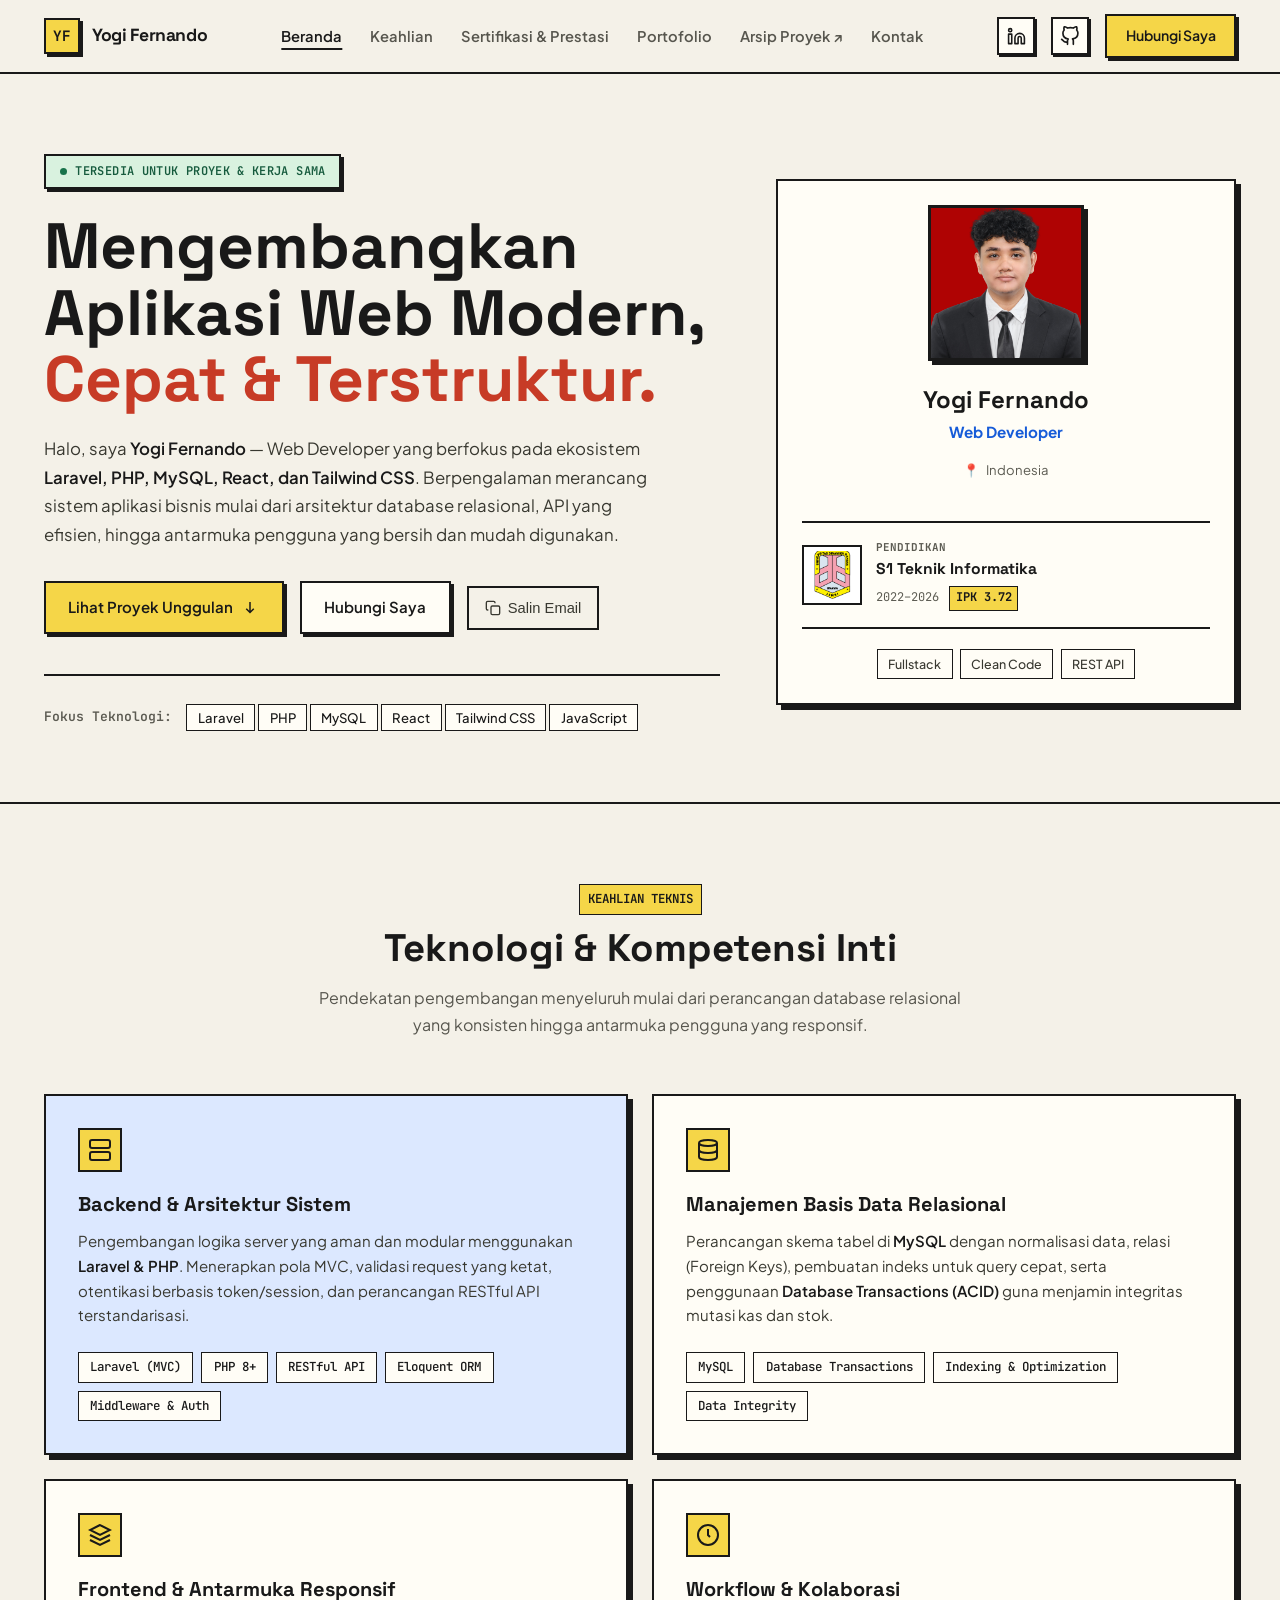
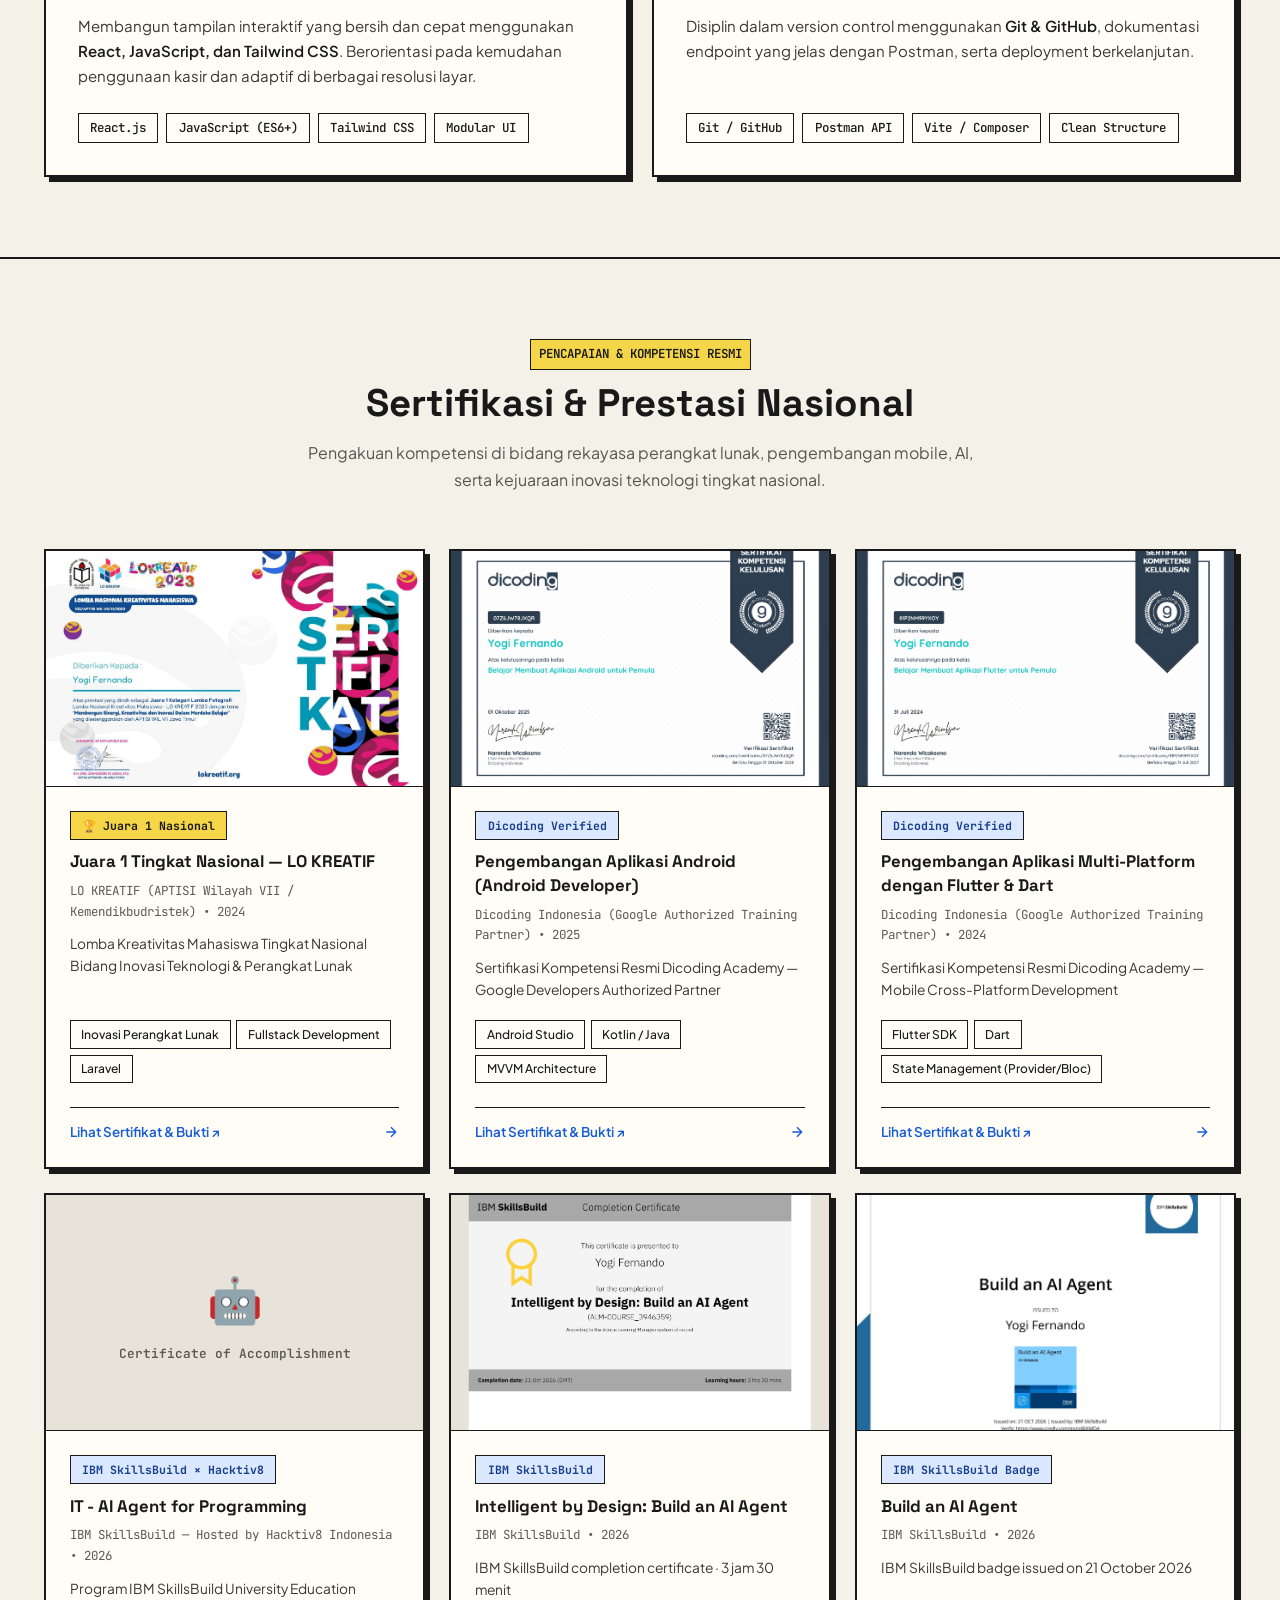
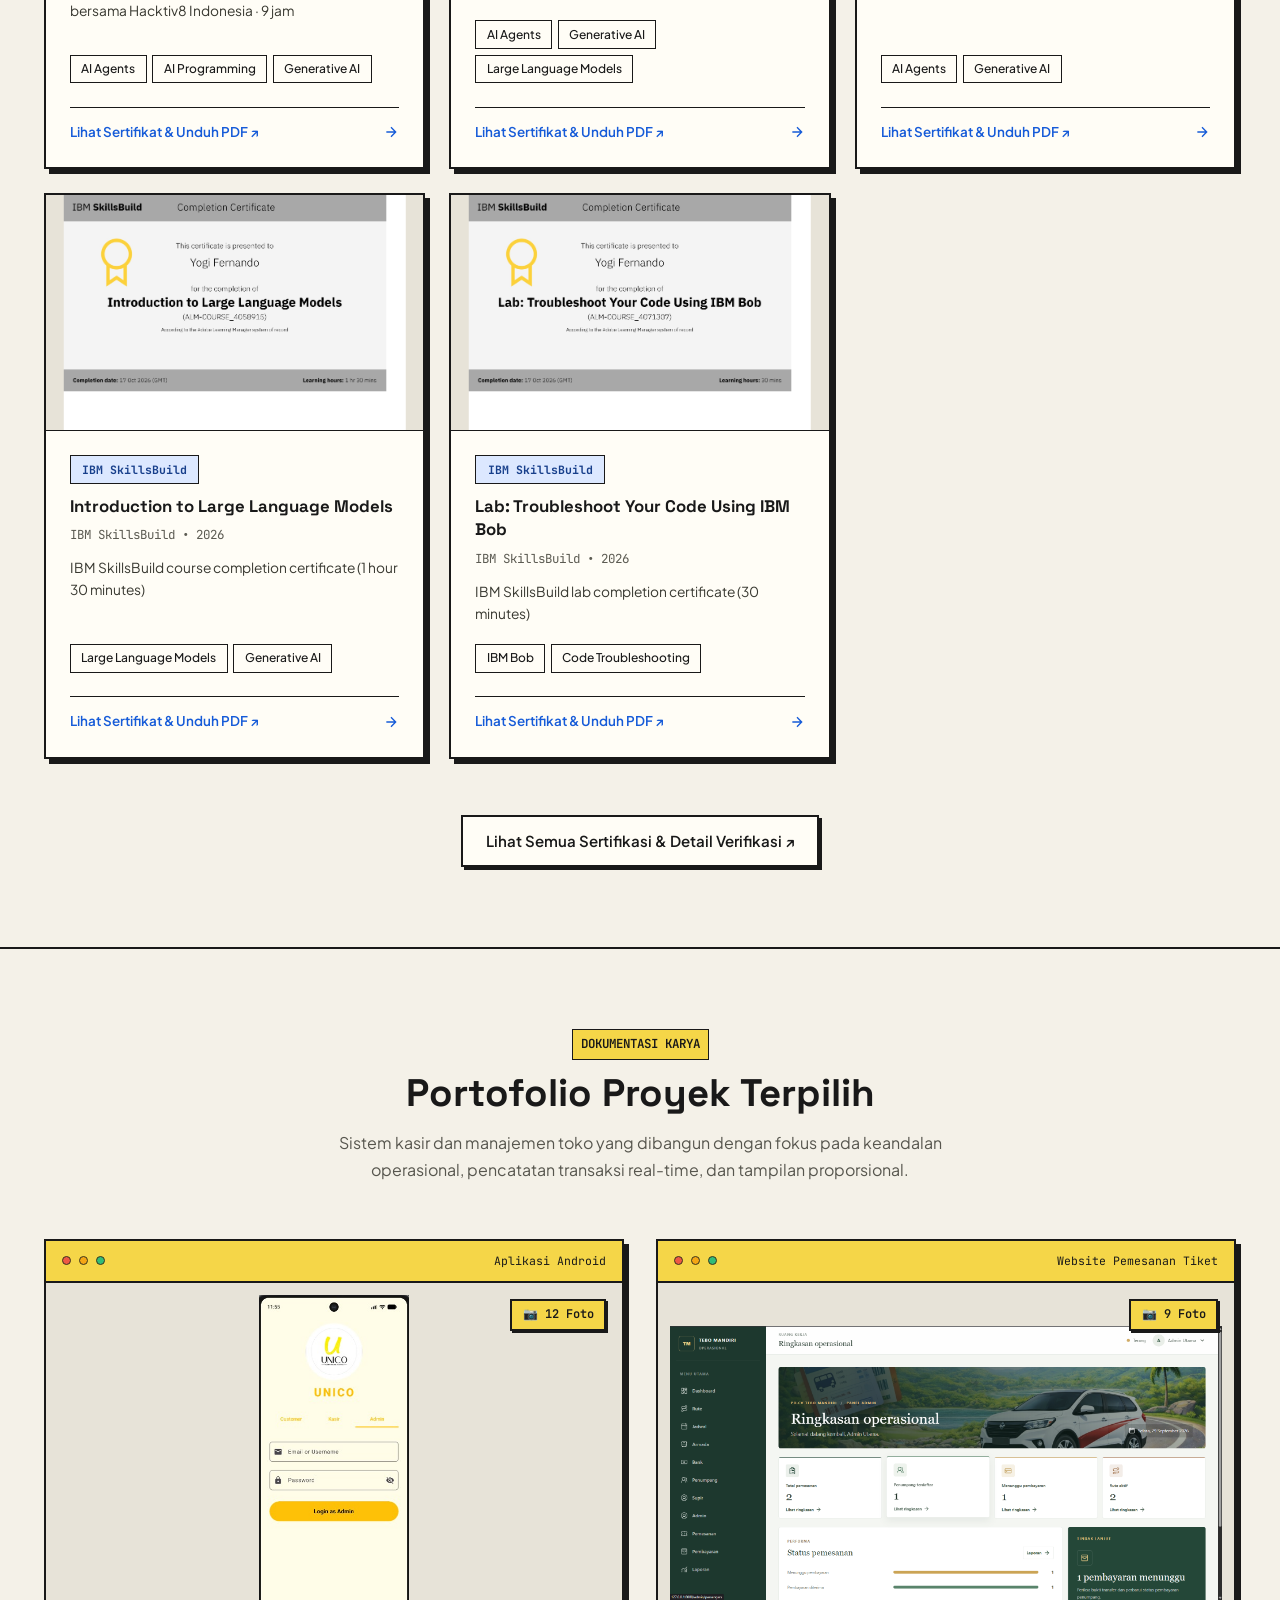
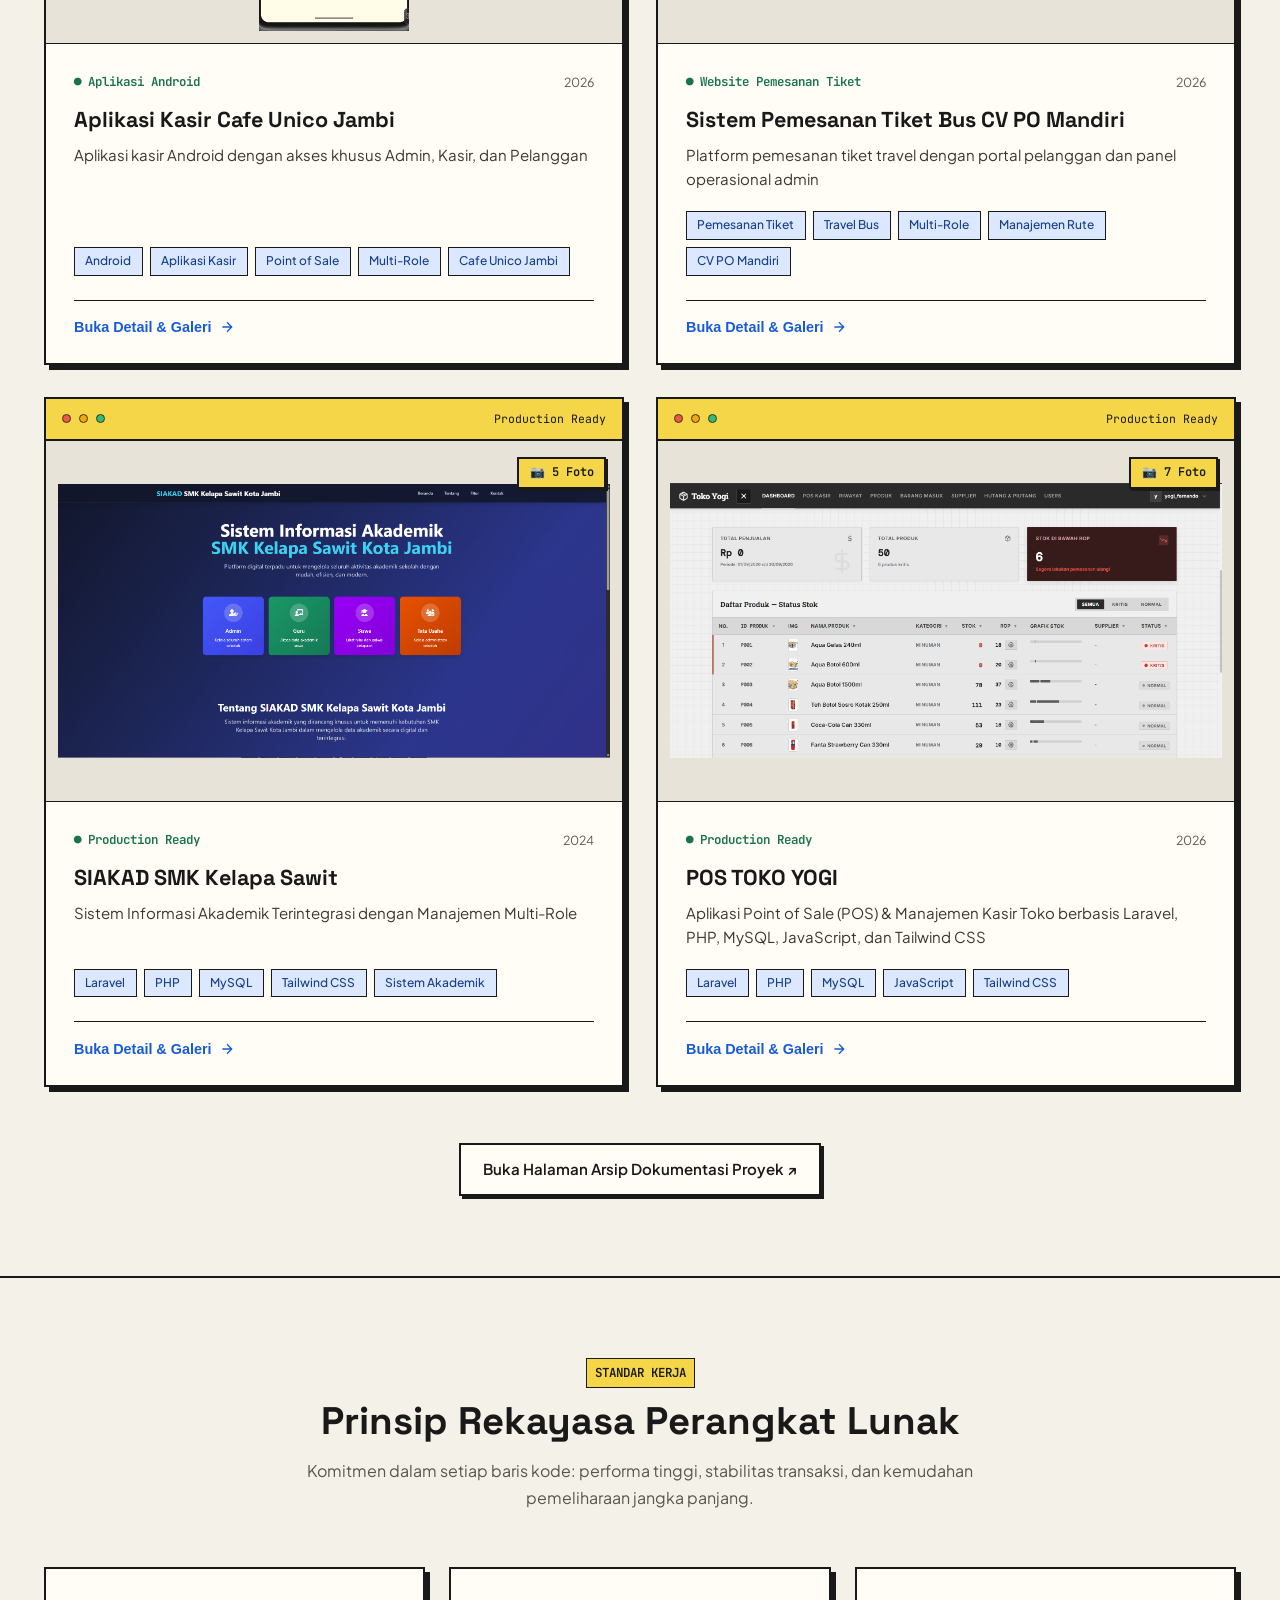
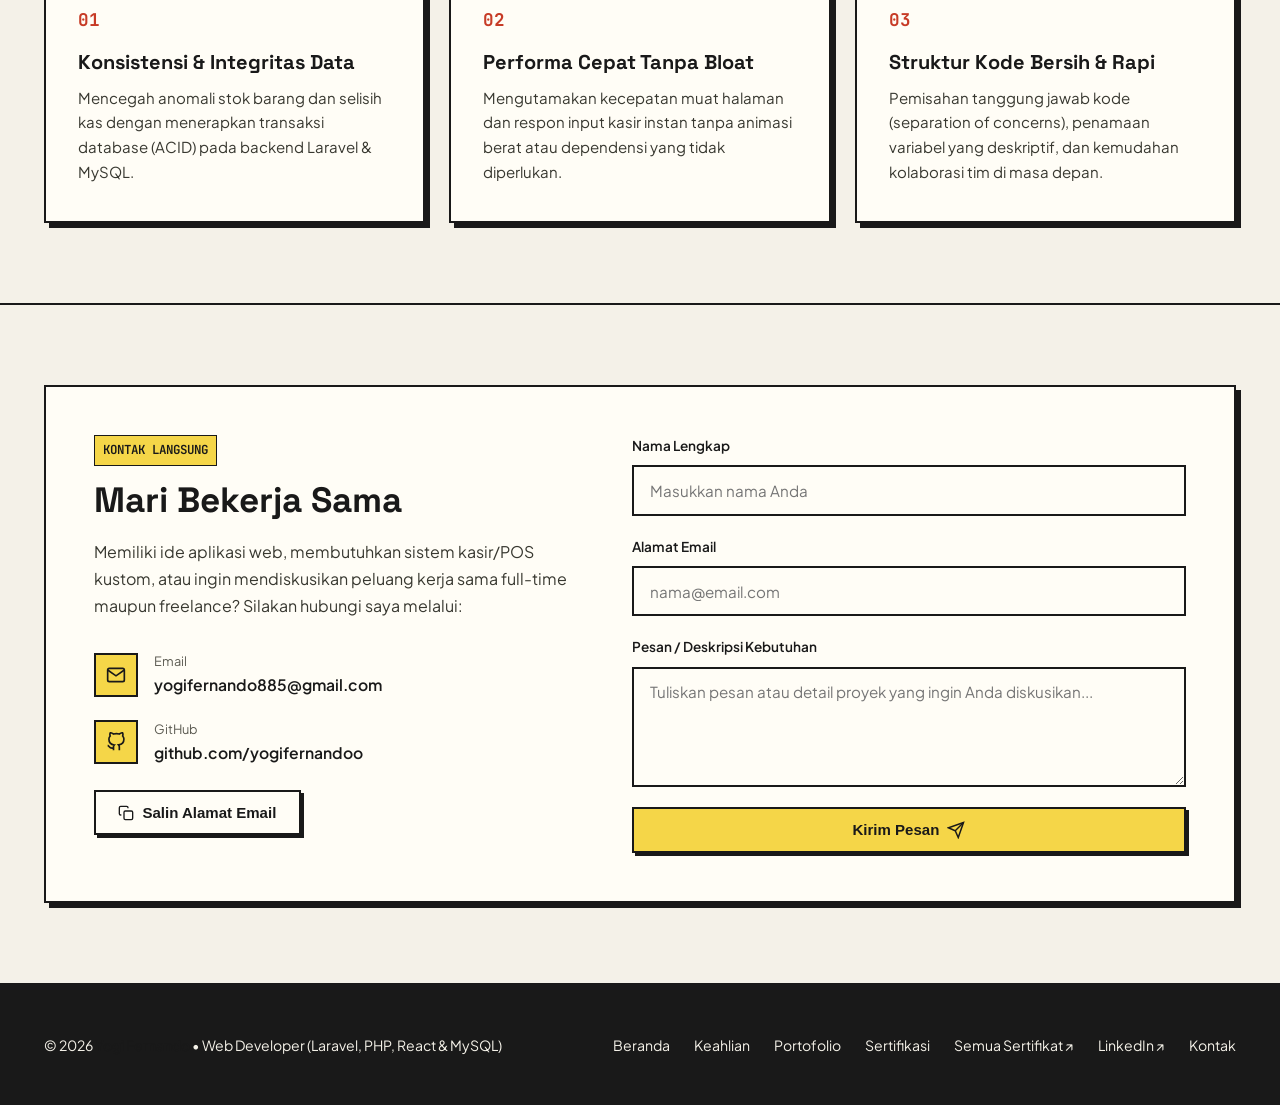
==== commit 27cec2ce: "feat: add Hacktiv8 AI programming certificate Co-authored-by: Copilot <223556219+Copilot@users.norep" ====
--- a/index.html
+++ b/index.html
@@ -285,7 +285,7 @@
             <span class="section-tag">PENCAPAIAN &amp; KOMPETENSI RESMI</span>
             <h2 class="section-title">Sertifikasi &amp; Prestasi Nasional</h2>
             <p class="section-subtitle">
-              Pengakuan kompetensi resmi dalam rekayasa perangkat lunak, pengembangan mobile (Android &amp; Flutter), dan kejuaraan inovasi teknologi tingkat nasional.
+              Pengakuan kompetensi di bidang rekayasa perangkat lunak, pengembangan mobile, AI, serta kejuaraan inovasi teknologi tingkat nasional.
             </p>
           </div>
 
@@ -555,7 +555,7 @@
             <span class="modal-fallback-icon" id="modal-fallback-icon">🏆</span>
             <h4 id="modal-fallback-title" style="margin-bottom: 0.5rem;">Sertifikat Terverifikasi</h4>
             <p style="font-size: 0.85rem; color: var(--text-muted); max-width: 480px; text-align: center;">
-              Berkas sertifikat fisik/digital resmi terdaftar atas nama <strong>Yogi Fernando</strong>.
+              Sertifikat ini diberikan kepada <strong>Yogi Fernando</strong>. Gunakan tombol unduh PDF jika tersedia untuk melihat dokumen lengkap.
             </p>
           </div>
         </div>
